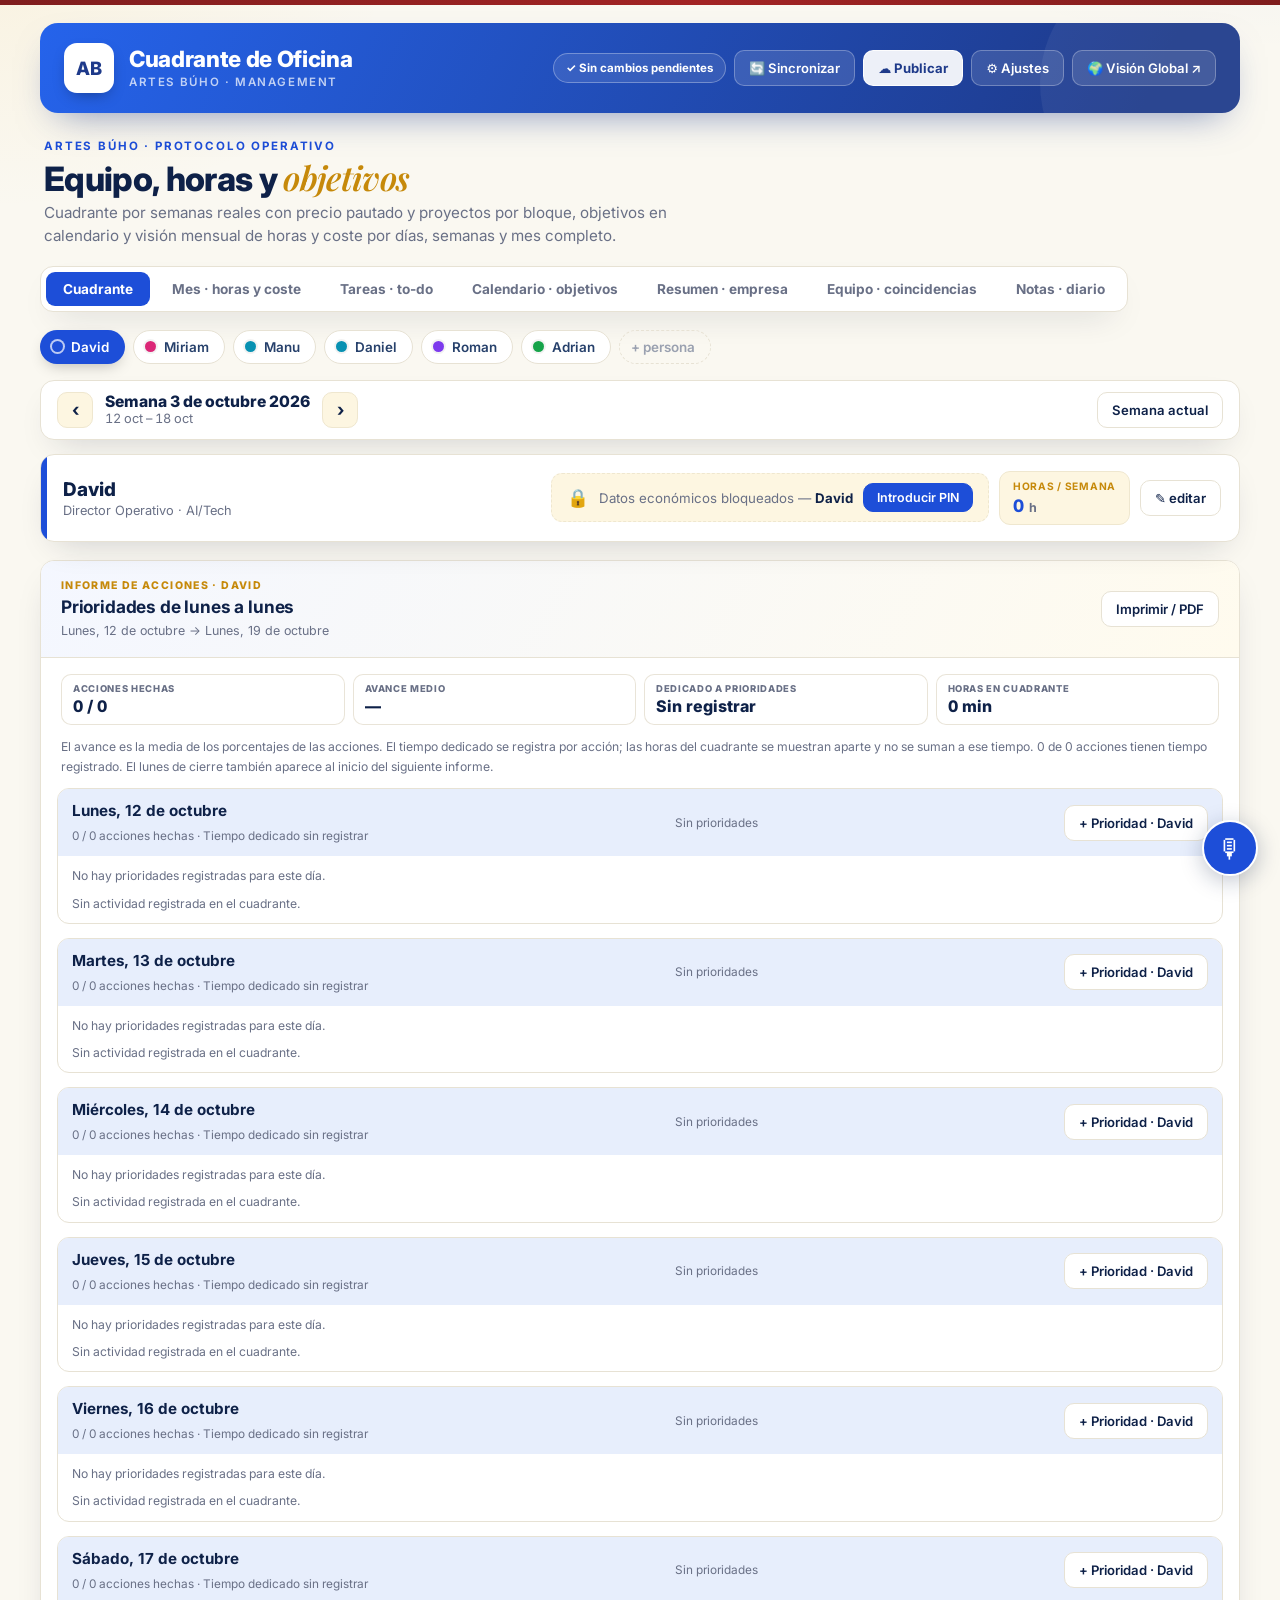
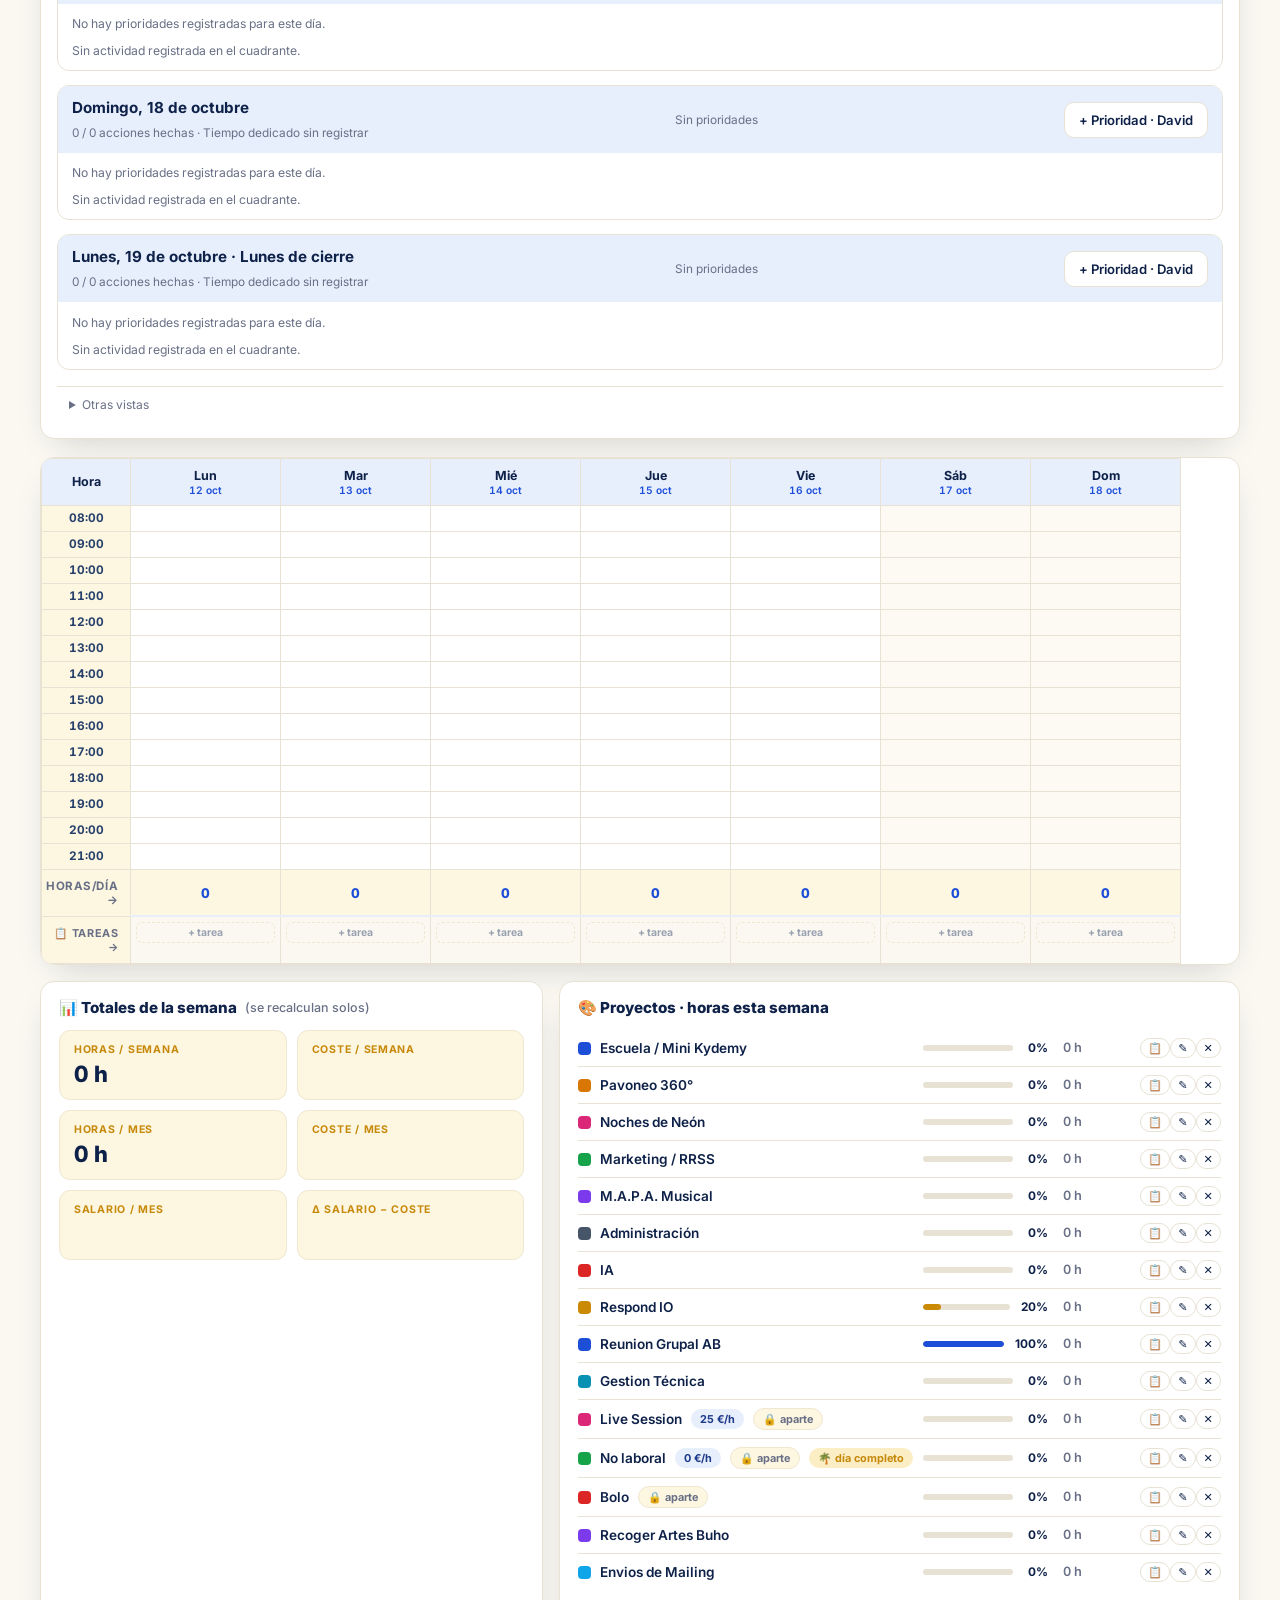
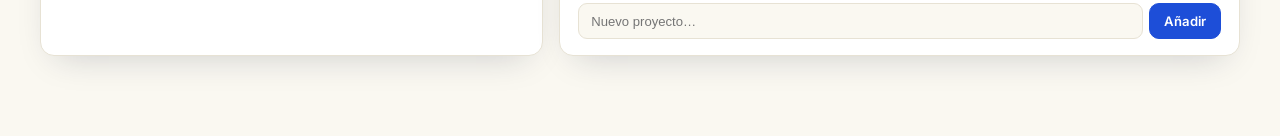
==== index.html @ 34a38e82 "Explicar la protección y retirar la alternativa de publicación insegura" ====
<!DOCTYPE html>
<html lang="es">
<head>
<meta charset="UTF-8">
<meta name="viewport" content="width=device-width, initial-scale=1.0">
<title>Cuadrante de Oficina · Artes Búho</title>
<link rel="preconnect" href="https://fonts.googleapis.com">
<link rel="preconnect" href="https://fonts.gstatic.com" crossorigin>
<link href="https://fonts.googleapis.com/css2?family=Inter:wght@400;500;600;700;800&family=Playfair+Display:ital,wght@1,600;1,700&display=swap" rel="stylesheet">
<style>
  :root{
    --paper:#FAF8F1;--paper-card:#FFFFFF;--cream:#FDF6E1;--cream-line:#EFE7CF;
    --navy:#0E2148;--navy-soft:#26406B;--blue:#1D4ED8;--blue-deep:#1E3A8A;--blue-bright:#2563EB;
    --blue-light:#E7EEFC;--gold:#C6890A;--gold-bright:#F0B429;--gold-soft:#FBEDC4;
    --green:#16A34A;--red:#7F1D1D;--text:#0E2148;--muted:#697086;--muted-2:#9AA1B0;--line:#E7E2D4;
    --shadow:0 14px 34px -16px rgba(18,28,58,.22);--radius:14px;
  }
  *{box-sizing:border-box}html,body{margin:0;padding:0}
  body{font-family:'Inter',system-ui,sans-serif;color:var(--text);min-height:100vh;-webkit-font-smoothing:antialiased;
    background:radial-gradient(800px 420px at 100% -6%,rgba(29,78,216,.06),transparent 60%),radial-gradient(700px 380px at 0% 0%,rgba(240,180,41,.07),transparent 55%),var(--paper);}
  .toprule{height:5px;background:linear-gradient(90deg,var(--red),#a32424 55%,var(--red))}
  .num,.tnum{font-variant-numeric:tabular-nums}
  .wrap{max-width:1240px;margin:0 auto;padding:18px 20px 80px}
  button{font-family:inherit;cursor:pointer;border:none}

  .hero{background:linear-gradient(115deg,var(--blue-bright),var(--blue-deep) 92%);border-radius:18px;padding:20px 24px;display:flex;align-items:center;justify-content:space-between;gap:18px;flex-wrap:wrap;box-shadow:0 16px 38px -18px rgba(30,58,138,.6);position:relative;overflow:hidden}
  .hero::after{content:"";position:absolute;right:-40px;top:-60px;width:240px;height:240px;border-radius:50%;background:rgba(255,255,255,.06)}
  .brand{display:flex;align-items:center;gap:15px;z-index:1}
  .glyph{width:50px;height:50px;border-radius:13px;background:#fff;display:grid;place-items:center;flex:none;font-weight:800;font-size:1.15rem;color:var(--blue-deep);letter-spacing:-.02em;box-shadow:0 6px 16px -6px rgba(0,0,0,.4)}
  .brand h1{margin:0;font-size:1.4rem;font-weight:800;color:#fff;letter-spacing:-.015em;line-height:1.05}
  .brand p{margin:4px 0 0;font-size:.72rem;letter-spacing:.14em;color:rgba(255,255,255,.72);font-weight:600}
  .top-actions{display:flex;gap:8px;flex-wrap:wrap;z-index:1;align-items:center}
  .hero .btn{background:rgba(255,255,255,.12);color:#fff;border:1px solid rgba(255,255,255,.28)}
  .hero .btn:hover{background:#fff;color:var(--blue-deep);border-color:#fff}
  .save-pill{font-size:.72rem;font-weight:700;padding:7px 12px;border-radius:999px;color:#fff;border:1px solid rgba(255,255,255,.3);background:rgba(255,255,255,.1)}
  .save-pill.ok{background:rgba(22,163,74,.22);border-color:rgba(134,239,172,.5)}
  .save-pill.dirty{background:rgba(240,180,41,.22);border-color:rgba(240,180,41,.5)}

  .page-head{padding:26px 4px 10px}
  .eyebrow{font-size:.72rem;letter-spacing:.16em;text-transform:uppercase;color:var(--blue);font-weight:700}
  .page-title{margin:7px 0 6px;font-size:2.1rem;font-weight:800;color:var(--navy);letter-spacing:-.02em;line-height:1.05}
  .page-title .ac{font-family:'Playfair Display',serif;font-style:italic;font-weight:600;color:var(--gold)}
  .page-sub{margin:0;color:var(--muted);font-size:.95rem;max-width:700px;line-height:1.5}

  .btn{background:var(--paper-card);color:var(--navy);border:1px solid var(--line);padding:9px 14px;border-radius:10px;font-size:.82rem;font-weight:600;display:inline-flex;align-items:center;gap:7px;transition:.15s}
  .btn:hover{border-color:var(--blue);color:var(--blue)}
  .btn.primary{background:var(--blue);color:#fff;border-color:var(--blue)}
  .btn.primary:hover{background:var(--blue-deep);color:#fff;border-color:var(--blue-deep)}
  .btn.ghost{background:transparent}.btn.danger:hover{border-color:#dc2626;color:#dc2626}

  .tabs{display:flex;gap:5px;background:var(--paper-card);border:1px solid var(--line);padding:5px;border-radius:13px;margin:8px 0 18px;width:fit-content;box-shadow:var(--shadow);flex-wrap:wrap}
  .tab{padding:9px 17px;border-radius:9px;font-size:.85rem;font-weight:700;color:var(--muted);background:transparent;transition:.15s}
  .tab.active{color:#fff;background:var(--blue)}.tab:hover:not(.active){color:var(--navy)}

  .people{display:flex;gap:8px;flex-wrap:wrap;margin-bottom:16px;align-items:center}
  .pill{display:inline-flex;align-items:center;gap:8px;padding:8px 15px 8px 11px;border-radius:999px;background:var(--paper-card);border:1px solid var(--line);font-size:.84rem;font-weight:600;color:var(--navy-soft);transition:.15s}
  .pill:hover{border-color:var(--blue)}
  .pill .dot{width:11px;height:11px;border-radius:50%;flex:none;box-shadow:0 0 0 2px rgba(0,0,0,.05)}
  .pill.active{color:#fff;border-color:transparent;box-shadow:0 6px 16px -6px rgba(0,0,0,.3)}
  .pill.active .dot{box-shadow:0 0 0 2px rgba(255,255,255,.7)}
  .pill.add{color:var(--muted-2);border-style:dashed;background:transparent}

  .week-nav{display:flex;align-items:center;gap:12px;background:var(--paper-card);border:1px solid var(--line);border-radius:var(--radius);padding:11px 16px;margin-bottom:14px;box-shadow:var(--shadow);flex-wrap:wrap}
  .wn-label{display:flex;flex-direction:column;line-height:1.15}
  .wn-top{font-weight:800;color:var(--navy);font-size:.98rem}
  .wn-range{color:var(--muted);font-size:.8rem;font-variant-numeric:tabular-nums}
  .week-nav .spacer{margin-left:auto}
  .iconbtn{width:36px;height:36px;border-radius:10px;display:grid;place-items:center;background:var(--cream);border:1px solid var(--cream-line);color:var(--navy);font-size:1.1rem;font-weight:700}
  .iconbtn:hover{border-color:var(--blue);color:var(--blue)}

  .person-strip{display:flex;align-items:center;gap:18px;flex-wrap:wrap;background:var(--paper-card);border:1px solid var(--line);border-radius:var(--radius);padding:16px 18px 16px 22px;margin-bottom:18px;position:relative;overflow:hidden;box-shadow:var(--shadow)}
  .person-strip::before{content:"";position:absolute;left:0;top:0;bottom:0;width:6px;background:var(--accent,var(--blue))}
  .ps-id{display:flex;flex-direction:column;gap:2px}
  .ps-id .nm{font-weight:800;font-size:1.18rem;color:var(--navy)}.ps-id .rl{color:var(--muted);font-size:.8rem}
  .ps-fields{display:flex;gap:10px;flex-wrap:wrap;margin-left:auto;align-items:center}
  .field{background:var(--cream);border:1px solid var(--cream-line);border-radius:11px;padding:8px 13px;min-width:118px}
  .field label{display:block;font-size:.64rem;text-transform:uppercase;letter-spacing:.07em;color:var(--gold);font-weight:700;margin-bottom:3px}
  .field .val{display:flex;align-items:baseline;gap:5px}
  .field input{width:100%;background:transparent;border:none;color:var(--navy);font-size:1.08rem;font-weight:800;padding:0;outline:none;font-variant-numeric:tabular-nums}
  .field .suffix{color:var(--muted);font-size:.78rem;font-weight:700}
  .field.calc .num{font-size:1.08rem;font-weight:800;color:var(--blue)}

  .grid-card{background:var(--paper-card);border:1px solid var(--line);border-radius:var(--radius);overflow:hidden;box-shadow:var(--shadow)}
  .grid-scroll{overflow-x:auto}
  table.grid{border-collapse:collapse;table-layout:fixed;width:auto}
  table.grid th,table.grid td{border:1px solid var(--line)}
  table.grid thead th{background:var(--blue-light);padding:9px 8px;font-size:.78rem;font-weight:700;color:var(--navy);text-align:center;position:sticky;top:0;overflow:hidden;user-select:none}
  table.grid thead th .sub{display:block;font-size:.64rem;color:var(--blue);font-weight:600;font-variant-numeric:tabular-nums;margin-top:1px}
  table.grid thead th.col-today{background:#D9E6FF;box-shadow:inset 0 -3px 0 var(--blue)}
  .col-resizer{position:absolute;right:0;top:0;bottom:0;width:6px;cursor:col-resize;z-index:5}
  .col-resizer::after{content:'';position:absolute;right:1px;top:15%;bottom:15%;width:2px;border-radius:2px;background:transparent;transition:.12s}
  .col-resizer:hover::after,.col-resizer.active::after{background:var(--blue)}
  .hourcell{background:var(--cream);color:var(--navy-soft);font-size:.74rem;font-weight:700;text-align:center;vertical-align:middle;padding:0 8px;white-space:nowrap;width:78px;font-variant-numeric:tabular-nums}
  td.slot{height:26px;padding:0;position:relative;cursor:pointer;transition:.1s;background:var(--paper-card)}
  td.slot:hover{outline:2px solid var(--blue);outline-offset:-2px;z-index:2}
  td.slot.col-today{background:#F4F8FF}
  td.slot .chip{height:100%;width:100%;display:flex;flex-direction:column;justify-content:center;gap:2px;padding:5px 8px;font-size:.72rem;font-weight:700;color:#fff;line-height:1.3;word-break:break-word}
  td.slot .chip .nt{font-size:.65rem;font-weight:500;color:rgba(255,255,255,.9);white-space:pre-wrap;word-break:break-word;line-height:1.35;margin-top:2px}
  td.slot .chip.half{font-size:.62rem;padding:1px 6px;gap:0;line-height:1.15}
  td.slot .chip.half .nt{display:none}
  td.slot.weekend{background:#FCFAF2}
  tfoot td{background:var(--cream);text-align:center;font-weight:800;font-size:.84rem;color:var(--blue);padding:9px 4px;font-variant-numeric:tabular-nums}
  tfoot td.lbl{color:var(--muted);font-weight:700;font-size:.72rem;text-transform:uppercase;letter-spacing:.05em;text-align:right;padding-right:12px}

  .below{display:grid;grid-template-columns:1.3fr 1fr;gap:16px;margin-top:16px}
  .below2{display:grid;grid-template-columns:1fr 1.15fr;gap:16px}
  @media(max-width:860px){.below,.below2{grid-template-columns:1fr}.ps-fields{margin-left:0;width:100%}}
  .panel{background:var(--paper-card);border:1px solid var(--line);border-radius:var(--radius);padding:16px 18px;box-shadow:var(--shadow)}
  .panel h3{margin:0 0 13px;font-size:.95rem;font-weight:800;color:var(--navy);display:flex;align-items:center;gap:8px}
  .stat-grid{display:grid;grid-template-columns:1fr 1fr;gap:10px}
  .stat{background:var(--cream);border:1px solid var(--cream-line);border-radius:11px;padding:12px 14px}
  .stat .k{font-size:.66rem;text-transform:uppercase;letter-spacing:.07em;color:var(--gold);font-weight:700}
  .stat .v{font-size:1.4rem;font-weight:800;margin-top:4px;color:var(--navy);font-variant-numeric:tabular-nums}
  .stat .v.accent{color:var(--blue)}.stat .v.gold{color:var(--gold)}.stat .v.ok{color:var(--green)}
  .legend-row{display:flex;align-items:center;gap:10px;padding:8px 0;border-bottom:1px solid var(--line);font-size:.85rem}
  .legend-row:last-child{border-bottom:none}
  .legend-row .lg-name{display:flex;align-items:center;gap:9px;color:var(--navy);font-weight:600;min-width:0;flex:1}
  .legend-row .lg-name-text{overflow:hidden;text-overflow:ellipsis;white-space:nowrap}
  .legend-row .sw{width:13px;height:13px;border-radius:4px;flex:none}
  .legend-row .hrs{font-weight:600;color:var(--muted);font-size:.8rem;font-variant-numeric:tabular-nums;white-space:nowrap}
  .prog-wrap{display:flex;align-items:center;gap:6px;width:130px;flex:none}
  .prog-bar{flex:1;height:6px;border-radius:6px;background:var(--line);overflow:hidden}
  .prog-bar .fill{height:100%;border-radius:6px;transition:.3s}
  .prog-pct{font-size:.74rem;font-weight:700;color:var(--navy);min-width:34px;text-align:right;cursor:pointer;padding:2px 5px;border-radius:6px;white-space:nowrap}
  .prog-pct:hover{background:var(--cream)}
  .prog-pct input{width:40px;background:var(--paper);border:1px solid var(--blue);border-radius:5px;color:var(--navy);font-size:.74rem;font-weight:700;padding:1px 3px;outline:none;text-align:right;font-family:inherit}
  .proj-add{margin-top:13px;display:flex;gap:6px}
  .proj-add input{flex:1;background:var(--paper);border:1px solid var(--line);border-radius:9px;color:var(--navy);padding:9px 12px;font-size:.82rem;outline:none}
  .proj-add input:focus{border-color:var(--blue)}

  /* month + calendar shared */
  .month-head{display:flex;align-items:center;justify-content:space-between;margin-bottom:14px;flex-wrap:wrap;gap:10px}
  .month-head h2{font-size:1.3rem;font-weight:800;color:var(--navy);margin:0;text-transform:capitalize}
  .cal-nav{display:flex;gap:6px}
  .scope-toggle{display:flex;gap:4px;background:var(--paper-card);border:1px solid var(--line);border-radius:11px;padding:4px}
  .seg{padding:7px 14px;border-radius:8px;font-size:.8rem;font-weight:700;color:var(--muted);background:transparent}
  .seg.active{background:var(--blue);color:#fff}
  .month-totals{display:flex;gap:14px;flex-wrap:wrap;margin-bottom:18px}
  .mt-card{background:var(--paper-card);border:1px solid var(--line);border-left:5px solid var(--blue);border-radius:14px;padding:14px 22px;box-shadow:var(--shadow)}
  .mt-card.gold{border-left-color:var(--gold-bright)}
  .mt-card .k{font-size:.66rem;text-transform:uppercase;letter-spacing:.07em;color:var(--gold);font-weight:700}
  .mt-card .v{font-size:1.7rem;font-weight:800;color:var(--navy);font-variant-numeric:tabular-nums;margin-top:3px}
  .mt-card .v.blue{color:var(--blue)}

  .cal-grid{display:grid;grid-template-columns:repeat(7,1fr);gap:6px}
  .cal-dow{text-align:center;font-size:.7rem;text-transform:uppercase;letter-spacing:.06em;color:var(--blue);padding:4px 0;font-weight:700}
  .cal-cell{min-height:104px;background:var(--paper-card);border:1px solid var(--line);border-radius:11px;padding:7px 8px;display:flex;flex-direction:column;gap:4px;cursor:pointer;transition:.12s}
  .cal-cell:hover{border-color:var(--blue)}.cal-cell.out{opacity:.4;background:#FCFAF3}
  .cal-cell.today{border-color:var(--blue);box-shadow:0 0 0 1px var(--blue) inset}
  .cal-cell .dnum{font-size:.8rem;color:var(--muted);align-self:flex-end;font-weight:700;font-variant-numeric:tabular-nums}
  .cal-cell.today .dnum{color:var(--blue)}
  .obj{font-size:.7rem;font-weight:700;padding:3px 7px;border-radius:6px;color:#fff;line-height:1.25;display:flex;align-items:center;gap:5px;cursor:pointer}
  .obj.empresa{color:var(--navy)!important;background:var(--gold-bright)!important}
  .obj .st{width:7px;height:7px;border-radius:50%;flex:none;background:rgba(255,255,255,.55)}
  .obj.empresa .st{background:rgba(14,33,72,.4)}.obj.done{text-decoration:line-through;opacity:.6}
  .obj.curso .st{background:#fff}.obj.empresa.curso .st{background:var(--navy)}
  .meeting-badge{width:100%;padding:7px 8px;border:1px solid #BCD0F8;border-left:3px solid var(--blue);border-radius:8px;background:#EDF3FF;color:var(--navy);text-align:left;font-size:.7rem;font-weight:800;line-height:1.3;display:flex;align-items:flex-start;gap:6px;box-shadow:0 3px 10px -8px var(--blue);cursor:pointer}
  .meeting-badge:hover,.meeting-badge.is-active{background:#DCE9FF;border-color:var(--blue)}
  .meeting-badge .meeting-icon{font-size:.85rem;line-height:1;flex:none}
  .meeting-badge .meeting-name{overflow-wrap:anywhere}
  .meeting-panel{margin-top:15px;background:var(--paper-card);border:1px solid #C9D7F1;border-radius:18px;overflow:hidden;box-shadow:var(--shadow)}
  .meeting-panel[hidden]{display:none}
  .meeting-panel-head{background:linear-gradient(115deg,var(--navy),var(--blue-deep));color:#fff;padding:24px 26px;display:flex;align-items:flex-start;justify-content:space-between;gap:16px;flex-wrap:wrap}
  .meeting-panel-head .meeting-kicker{font-size:.7rem;font-weight:800;letter-spacing:.12em;text-transform:uppercase;color:#F6D681}
  .meeting-panel-head h3{font-size:1.35rem;line-height:1.2;margin:8px 0 9px;color:#fff}
  .meeting-panel-head p{max-width:760px;margin:0;color:#DCE7FB;font-size:.86rem;line-height:1.55}
  .meeting-panel-actions{display:flex;gap:7px;flex-wrap:wrap}
  .meeting-panel-actions .btn{background:rgba(255,255,255,.12);border-color:rgba(255,255,255,.32);color:#fff}
  .meeting-panel-actions .btn:hover{background:#fff;color:var(--blue-deep)}
  .meeting-panel-body{padding:22px 25px 25px}
  .meeting-metrics{display:flex;gap:8px;flex-wrap:wrap;margin-bottom:20px}
  .meeting-metrics span{font-size:.7rem;font-weight:800;color:var(--blue-deep);padding:6px 10px;border-radius:999px;background:var(--blue-light)}
  .meeting-section{margin-top:20px}
  .meeting-section h4{margin:0 0 10px;color:var(--navy);font-size:.88rem}
  .meeting-card-grid{display:grid;grid-template-columns:repeat(auto-fit,minmax(230px,1fr));gap:9px}
  .meeting-card{background:var(--paper);border:1px solid var(--line);border-radius:11px;padding:14px 15px}
  .meeting-card strong{display:block;font-size:.82rem;color:var(--navy);margin-bottom:5px}
  .meeting-card p{margin:0;color:var(--muted);font-size:.78rem;line-height:1.5}
  .meeting-steps{list-style:none;padding:0;margin:0;display:grid;grid-template-columns:repeat(auto-fit,minmax(220px,1fr));gap:8px;counter-reset:meeting-step}
  .meeting-steps li{counter-increment:meeting-step;display:flex;align-items:flex-start;gap:10px;padding:11px 12px;border:1px solid var(--cream-line);border-radius:10px;background:var(--cream);font-size:.78rem;line-height:1.45}
  .meeting-steps li::before{content:counter(meeting-step);display:grid;place-items:center;flex:none;width:23px;height:23px;border-radius:7px;background:var(--gold-bright);color:var(--navy);font-size:.7rem;font-weight:800}
  .meeting-actions-list{list-style:none;padding:0;margin:0;display:grid;gap:7px}
  .meeting-actions-list li{display:flex;align-items:flex-start;gap:9px;padding:10px 12px;background:#F6F9FF;border:1px solid #DFE9FC;border-radius:9px;font-size:.79rem;line-height:1.45}
  .meeting-actions-list li::before{content:'□';font-size:1.1rem;line-height:1;color:var(--blue);flex:none}
  .meeting-takeaway{margin-top:20px;padding:14px 16px;border-left:4px solid var(--gold-bright);background:var(--cream);border-radius:0 10px 10px 0;font-size:.79rem;line-height:1.55;color:var(--navy)}
  .meeting-source{margin-top:13px;color:var(--muted);font-size:.7rem}
  .cal-cell.has-mega{box-shadow:0 0 0 1.5px #EA580C inset}
  .mega-badge{font-size:.7rem;font-weight:800;padding:3px 7px;border-radius:6px;color:#fff;background:linear-gradient(100deg,#EA580C,#C2410C);line-height:1.25;display:flex;align-items:center;gap:5px;cursor:pointer}
  .mega-list{display:flex;flex-direction:column;gap:8px;margin-top:14px}
  .mega-row{display:flex;align-items:center;gap:10px;background:var(--paper-card);border:1px solid var(--line);border-left:4px solid #EA580C;border-radius:10px;padding:9px 13px;cursor:pointer}
  .mega-row:hover{border-color:#EA580C}
  .mega-row .mg-date{font-size:.72rem;font-weight:800;color:#C2410C;min-width:64px}
  .mega-row .mg-title{font-weight:700;color:var(--navy);flex:1}
  .mega-row .mg-type{font-size:.68rem;font-weight:700;color:var(--muted);background:var(--cream);border:1px solid var(--cream-line);padding:2px 8px;border-radius:20px}

  .mday{min-height:78px;border:1px solid var(--line);border-radius:10px;padding:6px 8px;display:flex;flex-direction:column;justify-content:space-between;background:var(--paper-card)}
  .mday.out{opacity:.35}
  .mday .d{font-size:.74rem;color:var(--muted);font-weight:700;font-variant-numeric:tabular-nums;display:flex;justify-content:space-between}
  .mday .d .wd{color:var(--muted-2);font-weight:600}
  .mday .h{font-weight:800;color:var(--navy);font-size:1.05rem;font-variant-numeric:tabular-nums}
  .mday .c{font-size:.7rem;color:var(--blue);font-weight:700;font-variant-numeric:tabular-nums}
  .mday.zero .h,.mday.zero .c{color:var(--muted-2)}

  table.summary{width:100%;border-collapse:collapse;font-size:.86rem}
  table.summary th,table.summary td{padding:12px 14px;text-align:right;border-bottom:1px solid var(--line)}
  table.summary th{font-size:.66rem;text-transform:uppercase;letter-spacing:.06em;color:var(--gold);font-weight:700;text-align:right}
  table.summary th:first-child,table.summary td:first-child{text-align:left}
  table.summary td.num{font-weight:700;color:var(--navy);font-variant-numeric:tabular-nums}
  table.summary tr:hover td{background:var(--cream)}
  table.summary tfoot td{border-top:2px solid var(--blue);border-bottom:none;font-weight:800;color:var(--blue);padding-top:14px;font-variant-numeric:tabular-nums}
  table.summary tfoot td:first-child{color:var(--navy)}
  .nm-cell{display:flex;align-items:center;gap:10px}
  .nm-cell .dot{width:11px;height:11px;border-radius:50%;flex:none}
  .nm-cell .rl{color:var(--muted-2);font-size:.72rem;font-weight:400}

  .pop{position:fixed;z-index:60;background:var(--paper-card);border:1px solid var(--line);border-radius:13px;box-shadow:var(--shadow);padding:10px;width:300px}
  .pop h4{margin:0 0 9px;font-size:.68rem;text-transform:uppercase;letter-spacing:.06em;color:var(--gold);font-weight:700}
  .pop .opt{display:flex;align-items:center;gap:9px;padding:7px 9px;border-radius:8px;font-size:.82rem;font-weight:600;color:var(--navy);cursor:pointer}
  .pop .opt:hover{background:var(--blue-light)}.pop .opt .sw{width:13px;height:13px;border-radius:4px;flex:none}
  .pop .opt.clear{color:var(--muted)}.pop .note-in{margin-top:8px}
  .pop .opt.copy{color:var(--gold);border-bottom:1px dashed var(--line);border-radius:8px 8px 0 0;margin-bottom:2px}
  .pop .pop-split{font-size:.72rem;font-weight:700;color:var(--blue);padding:7px 9px;cursor:pointer;border-top:1px dashed var(--line);margin-top:5px;border-radius:8px}
  .pop .pop-split:hover{background:var(--blue-light)}
  .pop .note-in textarea{width:100%;background:var(--paper);border:1px solid var(--line);border-radius:8px;color:var(--navy);padding:7px 10px;font-size:.78rem;outline:none;resize:vertical;min-height:70px;font-family:inherit;line-height:1.45}
  .pop .note-in textarea:focus{border-color:var(--blue)}
  .pop .note-in .hint-key{font-size:.64rem;color:var(--muted-2);margin-top:4px;text-align:right}

  .scrim{position:fixed;inset:0;background:rgba(14,33,72,.45);backdrop-filter:blur(3px);z-index:70;display:grid;place-items:center;padding:18px}
  .modal{background:var(--paper-card);border:1px solid var(--line);border-radius:18px;width:100%;max-width:460px;box-shadow:0 30px 70px -20px rgba(14,33,72,.5);overflow:hidden;max-height:92vh;overflow-y:auto}
  .modal header{padding:18px 20px;border-bottom:1px solid var(--line);display:flex;justify-content:space-between;align-items:center}
  .modal header h3{margin:0;font-size:1.05rem;font-weight:800;color:var(--navy)}
  .modal .body{padding:18px 20px;display:flex;flex-direction:column;gap:13px}
  .modal footer{padding:14px 20px;border-top:1px solid var(--line);display:flex;justify-content:space-between;gap:8px}
  .inp{display:flex;flex-direction:column;gap:5px}
  .inp label{font-size:.7rem;text-transform:uppercase;letter-spacing:.05em;color:var(--muted);font-weight:600}
  .inp input,.inp select,.inp textarea{background:var(--paper);border:1px solid var(--line);border-radius:10px;color:var(--navy);padding:10px 12px;font-family:inherit;font-size:.88rem;outline:none}
  .inp input:focus,.inp select:focus,.inp textarea:focus{border-color:var(--blue)}
  .inp.row{flex-direction:row;gap:10px}.inp.row>div{flex:1;display:flex;flex-direction:column;gap:5px}
  .swatches{display:flex;gap:7px;flex-wrap:wrap}
  .swatches .s{width:26px;height:26px;border-radius:8px;cursor:pointer;border:2px solid transparent}
  .swatches .s.sel{border-color:var(--navy);transform:scale(1.12)}
  .divider{height:1px;background:var(--line);margin:4px 0}
  .hint{font-size:.74rem;color:var(--muted);line-height:1.55}.hint b{color:var(--navy)}
  ::-webkit-scrollbar{height:9px;width:9px}::-webkit-scrollbar-thumb{background:var(--line);border-radius:9px}
  ::-webkit-scrollbar-track{background:transparent}
  .toast{position:fixed;bottom:22px;left:50%;transform:translateX(-50%);background:var(--navy);border:1px solid var(--blue);color:#fff;padding:11px 18px;border-radius:11px;font-size:.84rem;font-weight:600;z-index:90;box-shadow:var(--shadow);opacity:0;transition:.25s;pointer-events:none}
  .toast.show{opacity:1}
  body.money-locked .mv{visibility:hidden}
  body.money-locked .mv-field{visibility:hidden}
  .lock-banner{display:flex;align-items:center;gap:10px;background:var(--cream);border:1.5px dashed var(--cream-line);border-radius:11px;padding:9px 15px;color:var(--muted);font-size:.83rem;flex:1;cursor:default}
  .lock-banner .li{font-size:1.1rem}
  .lock-banner b{color:var(--navy)}
  .paste-bar{display:flex;align-items:center;gap:10px;background:var(--gold-soft);border:1.5px dashed var(--gold);border-radius:11px;padding:9px 15px;color:var(--navy);font-size:.83rem;margin-bottom:12px}
  .paste-bar b{color:var(--blue-deep)}
  .team-cal-wrap{display:grid;grid-template-columns:repeat(7,1fr);gap:3px}
  .tc-dow{font-size:.68rem;font-weight:700;color:var(--muted);text-align:center;padding:5px 2px}
  .tc-day{background:var(--paper-card);border:1px solid var(--line);border-radius:8px;padding:5px 5px 4px;min-height:76px;font-size:.63rem}
  .tc-day.out{background:transparent;border-color:transparent;opacity:.25;pointer-events:none}
  .tc-day.tc-today{box-shadow:0 0 0 2px var(--blue) inset}
  .tc-day.tc-all{background:var(--gold-soft);border-color:var(--gold)}
  .tc-day.tc-some{background:var(--blue-light);border-color:#93b4f7}
  .tc-dnum{font-weight:800;color:var(--navy);margin-bottom:3px;font-size:.71rem}
  .tc-prow{display:flex;align-items:center;gap:3px;padding:1px 2px;border-radius:3px}
  .tc-prow .dot{width:6px;height:6px;border-radius:50%;flex:none}
  .tc-prow .pname{overflow:hidden;text-overflow:ellipsis;white-space:nowrap;flex:1;font-weight:600}
  .tc-prow .phrs{font-weight:700;white-space:nowrap}
  .tc-badge{font-size:.58rem;font-weight:700;margin-top:3px;padding:1px 4px;border-radius:4px;display:inline-block}
  .tc-badge.all{color:var(--gold);background:rgba(198,137,10,.15)}
  .tc-badge.some{color:var(--blue);background:rgba(29,78,216,.1)}
  .eq-legend{display:flex;gap:14px;flex-wrap:wrap;margin-bottom:12px;align-items:center}
  .eq-legend-item{display:flex;align-items:center;gap:5px;font-size:.78rem;font-weight:600;color:var(--navy)}
  .eq-legend-item .swatch{width:13px;height:13px;border-radius:4px;flex:none}
  .notes-compose{background:var(--paper-card);border:1px solid var(--line);border-radius:var(--radius);padding:18px 20px;margin-bottom:16px;box-shadow:var(--shadow)}
  .nc-row{display:flex;align-items:flex-end;gap:10px;margin-bottom:10px;flex-wrap:wrap}
  .nc-fields{display:flex;gap:10px;flex:1;flex-wrap:wrap;align-items:flex-end}
  .nc-field{display:flex;flex-direction:column;gap:4px}
  .nc-field label{font-size:.67rem;font-weight:700;text-transform:uppercase;letter-spacing:.09em;color:var(--gold)}
  .nc-field input[type=date],.nc-field select{background:var(--cream);border:1px solid var(--cream-line);border-radius:9px;padding:8px 11px;color:var(--navy);font-size:.88rem;font-weight:600;outline:none;font-family:inherit;cursor:pointer}
  .nc-field input[type=date]:focus,.nc-field select:focus{border-color:var(--blue)}
  #noteText{width:100%;background:var(--cream);border:1px solid var(--cream-line);border-radius:9px;padding:10px 13px;color:var(--navy);font-size:.9rem;font-family:inherit;resize:vertical;outline:none;line-height:1.6;min-height:90px}
  #noteText:focus{border-color:var(--blue)}
  .note-card{background:var(--paper-card);border:1px solid var(--line);border-radius:var(--radius);padding:16px 18px;margin-bottom:10px;box-shadow:var(--shadow);transition:.1s}
  .note-head{display:flex;align-items:center;gap:9px;margin-bottom:10px;flex-wrap:wrap}
  .note-date-badge{font-size:.79rem;font-weight:800;color:var(--blue);background:var(--blue-light);padding:4px 11px;border-radius:8px;white-space:nowrap}
  .note-who{display:flex;align-items:center;gap:5px;font-size:.77rem;font-weight:600;color:var(--muted);white-space:nowrap}
  .note-who .dot{width:9px;height:9px;border-radius:50%;flex:none}
  .note-actions{margin-left:auto;display:flex;gap:6px}
  .note-body{font-size:.91rem;line-height:1.65;color:var(--text);white-space:pre-wrap;word-break:break-word}
  .note-edit-area{width:100%;background:var(--cream);border:1px solid var(--blue);border-radius:9px;padding:9px 12px;font-size:.9rem;font-family:inherit;color:var(--navy);resize:vertical;outline:none;line-height:1.6;margin-top:4px;min-height:80px}
  .notes-empty{padding:24px 0;text-align:center;color:var(--muted);font-size:.88rem}

  /* ===== TAREAS ===== */
  .task-compose{background:var(--paper-card);border:1px solid var(--line);border-radius:var(--radius);padding:16px 18px;margin-bottom:16px;box-shadow:var(--shadow)}
  .tc-grid{display:flex;gap:10px;flex-wrap:wrap;align-items:flex-end}
  .tc-in{display:flex;flex-direction:column;gap:4px}
  .tc-in.grow{flex:1;min-width:200px}
  .tc-in label{font-size:.66rem;font-weight:700;text-transform:uppercase;letter-spacing:.08em;color:var(--gold)}
  .tc-in input[type=text],.tc-in input[type=date],.tc-in select{background:var(--cream);border:1px solid var(--cream-line);border-radius:9px;padding:9px 11px;color:var(--navy);font-size:.86rem;font-weight:600;outline:none;font-family:inherit}
  .tc-in input[type=text]{font-weight:500}
  .tc-in input:focus,.tc-in select:focus{border-color:var(--blue)}
  .task-item{display:flex;align-items:flex-start;gap:11px;background:var(--paper-card);border:1px solid var(--line);border-radius:12px;padding:12px 14px;margin-bottom:9px;box-shadow:var(--shadow);transition:.1s}
  .task-item.done{opacity:.62}
  .task-check{width:22px;height:22px;border-radius:7px;border:2px solid var(--line);flex:none;display:grid;place-items:center;cursor:pointer;margin-top:1px;font-size:.8rem;color:#fff;background:var(--paper)}
  .task-check.on{background:var(--green);border-color:var(--green)}
  .task-main{flex:1;min-width:0}
  .task-text{font-size:.92rem;font-weight:600;color:var(--text);line-height:1.4;word-break:break-word}
  .task-item.done .task-text{text-decoration:line-through}
  .task-meta{display:flex;gap:7px;flex-wrap:wrap;margin-top:7px;align-items:center}
  .tag{font-size:.68rem;font-weight:700;padding:3px 9px;border-radius:999px;display:inline-flex;align-items:center;gap:5px;white-space:nowrap}
  .tag .tdot{width:8px;height:8px;border-radius:50%;flex:none}
  .tag.owner{color:#fff}
  .tag.proj{background:var(--blue-light);color:var(--blue-deep)}
  .tag.by{background:var(--gold-soft);color:var(--gold)}
  .tag.freq{background:#EDE9FE;color:#6d28d9}
  .tag.due{background:var(--cream);color:var(--muted);border:1px solid var(--cream-line)}
  .tag.due.over{background:#FEE2E2;color:#b91c1c;border-color:#fecaca}
  .tag.due.soon{background:#FEF3C7;color:#92400e}
  .tag.st-pend{background:var(--cream);color:var(--muted)}
  .tag.st-curso{background:var(--blue-light);color:var(--blue)}
  .tag.st-done{background:#DCFCE7;color:var(--green)}
  .task-actions{display:flex;gap:5px;flex:none}
  .task-empty{padding:22px 0;text-align:center;color:var(--muted);font-size:.88rem}
  .task-sec-hint{font-size:.82rem;color:var(--muted);margin:2px 0 14px;line-height:1.5}
  /* cajón de tareas dentro del cuadrante */
  tfoot td.taskdrawer{background:var(--paper);vertical-align:top;padding:5px 5px 7px;text-align:left;border-top:2px solid var(--blue-light)}
  tfoot td.taskdrawer.col-today{background:#F4F8FF}
  .td-wrap{display:flex;flex-direction:column;gap:4px;min-height:34px}
  .td-chip{display:flex;align-items:flex-start;gap:5px;font-size:.68rem;font-weight:700;padding:3px 6px;border-radius:6px;cursor:pointer;line-height:1.25;color:#fff;white-space:normal;word-break:break-word;text-align:left}
  .td-chip .tk{width:13px;height:13px;border-radius:4px;border:1.5px solid rgba(255,255,255,.85);flex:none;display:grid;place-items:center;font-size:.62rem;margin-top:1px}
  .td-chip.done{opacity:.55;text-decoration:line-through}
  .td-chip.done .tk{background:rgba(255,255,255,.3)}
  .td-add{font-size:.65rem;font-weight:700;color:var(--muted-2);background:transparent;border:1px dashed var(--cream-line);border-radius:6px;padding:3px 0;cursor:pointer;width:100%}
  .td-add:hover{color:var(--blue);border-color:var(--blue)}
  .drawer-lbl{color:var(--muted);font-weight:700;font-size:.68rem;text-transform:uppercase;letter-spacing:.05em;text-align:right;padding-right:12px;vertical-align:top}

  /* ===== PRIORIDADES DIARIAS ===== */
  .priority-board{background:var(--paper-card);border:1px solid var(--line);border-radius:var(--radius);margin-bottom:18px;box-shadow:var(--shadow);overflow:hidden}
  .prio-head{display:flex;align-items:center;justify-content:space-between;gap:18px;padding:18px 20px;background:linear-gradient(120deg,#F4F7FF,#FFFBEE);border-bottom:1px solid var(--line);flex-wrap:wrap}
  .prio-kicker{font-size:.66rem;font-weight:800;letter-spacing:.13em;text-transform:uppercase;color:var(--gold);margin-bottom:4px}
  .prio-head h3{font-size:1.08rem;margin:0;color:var(--navy);letter-spacing:-.01em}
  .prio-head p{font-size:.78rem;color:var(--muted);margin:5px 0 0;line-height:1.4}
  .prio-summary{display:flex;align-items:stretch;gap:8px;flex-wrap:wrap}
  .prio-stat{min-width:104px;background:rgba(255,255,255,.78);border:1px solid rgba(231,226,212,.9);border-radius:10px;padding:8px 11px}
  .prio-stat .k{display:block;font-size:.59rem;font-weight:800;text-transform:uppercase;letter-spacing:.07em;color:var(--muted)}
  .prio-stat .v{display:block;font-size:1rem;font-weight:800;color:var(--navy);margin-top:2px;font-variant-numeric:tabular-nums}
  .prio-stat .v.blue{color:var(--blue)}
  .prio-days{display:grid;grid-template-columns:repeat(7,1fr);gap:6px;padding:10px 12px;border-bottom:1px solid var(--line);background:var(--paper)}
  .prio-day{min-width:0;background:transparent;border:1px solid transparent;border-radius:10px;padding:8px 6px;color:var(--muted);text-align:center;transition:.15s}
  .prio-day:hover{border-color:var(--blue-light);color:var(--blue)}
  .prio-day.active{background:var(--blue);color:#fff;box-shadow:0 6px 14px -8px rgba(29,78,216,.85)}
  .prio-day.today:not(.active){background:var(--blue-light);color:var(--blue-deep)}
  .prio-day .dn{display:block;font-size:.68rem;font-weight:800;text-transform:uppercase;letter-spacing:.06em}
  .prio-day .dd{display:block;font-size:.95rem;font-weight:800;margin-top:2px;font-variant-numeric:tabular-nums}
  .prio-day .dc{display:block;font-size:.61rem;font-weight:700;margin-top:3px;opacity:.78;white-space:nowrap;overflow:hidden;text-overflow:ellipsis}
  .prio-panel{padding:13px 16px 15px}
  .prio-day-progress{display:grid;grid-template-columns:auto minmax(120px,1fr) auto;align-items:center;gap:10px;margin-bottom:13px;color:var(--muted);font-size:.74rem;font-weight:700}
  .prio-progress-track{height:8px;border-radius:99px;background:var(--blue-light);overflow:hidden}
  .prio-progress-fill{height:100%;border-radius:inherit;background:linear-gradient(90deg,var(--blue),#22C55E);transition:width .25s ease}
  .prio-list{display:flex;flex-direction:column;gap:6px}
  .prio-row{display:grid;grid-template-columns:35px minmax(0,1fr) 154px auto;gap:8px;align-items:center;border:1px solid var(--line);border-radius:11px;padding:7px 8px 7px 6px;background:#fff;transition:.15s}
  .prio-row:hover{border-color:#C9D6F5;box-shadow:0 8px 20px -18px rgba(14,33,72,.55)}
  .prio-row.done{background:#F7FBF7;border-color:#D7ECD9}
  .prio-rank{display:flex;flex-direction:column;align-items:center;gap:3px}
  .prio-num{font-size:.63rem;font-weight:800;color:var(--muted-2);font-variant-numeric:tabular-nums}
  .prio-check{width:23px;height:23px;border-radius:7px;border:2px solid #CCD3E0;background:var(--paper);color:#fff;display:grid;place-items:center;font-size:.72rem;font-weight:900;padding:0}
  .prio-check:hover{border-color:var(--green)}
  .prio-check.on{background:var(--green);border-color:var(--green)}
  .prio-main{min-width:0}
  .prio-title{display:block;width:100%;border:0;background:transparent;padding:0 2px 3px;color:var(--navy);font:600 .84rem/1.3 'Inter',system-ui,sans-serif;outline:none}
  .prio-title:focus{box-shadow:inset 0 -2px 0 var(--blue)}
  .prio-row.done .prio-title{text-decoration:line-through;color:var(--muted)}
  .prio-progress-row{display:grid;grid-template-columns:minmax(100px,1fr) 38px;gap:8px;align-items:center}
  .prio-range{width:100%;height:4px;accent-color:var(--blue);cursor:pointer}
  .prio-pct{font-size:.68rem;font-weight:800;color:var(--blue);text-align:right;font-variant-numeric:tabular-nums}
  .prio-duration,.prio-add-duration{display:flex;align-items:center;justify-content:center;gap:5px;border:1px solid var(--cream-line);background:var(--cream);border-radius:9px;padding:5px 7px;white-space:nowrap}
  .prio-duration label,.prio-add-duration label{display:flex;align-items:center;gap:2px;min-width:0}
  .prio-duration input,.prio-add-duration input{width:39px;border:0;background:transparent;outline:none;color:var(--navy);font:800 .78rem 'Inter',system-ui,sans-serif;text-align:right;font-variant-numeric:tabular-nums;padding:2px 0}
  .prio-duration span,.prio-add-duration span{font-size:.62rem;font-weight:800;color:var(--muted)}
  .prio-actions{display:flex;align-items:center;gap:3px}
  .prio-action{width:26px;height:26px;border-radius:7px;background:transparent;color:var(--muted);font-size:.73rem;font-weight:800;padding:0}
  .prio-action:hover{background:var(--blue-light);color:var(--blue)}
  .prio-action:disabled{opacity:.25;cursor:default;background:transparent;color:var(--muted)}
  .prio-action.del:hover{background:#FEE2E2;color:#B91C1C}
  .prio-empty{text-align:center;padding:22px 12px;color:var(--muted);font-size:.84rem;border:1px dashed var(--line);border-radius:11px}
  .prio-add{display:grid;grid-template-columns:minmax(180px,1fr) 154px auto;gap:8px;margin-top:10px;padding-top:10px;border-top:1px solid var(--line)}
  .prio-add>input{background:var(--cream);border:1px solid var(--cream-line);border-radius:9px;padding:9px 11px;color:var(--navy);font:500 .84rem 'Inter',system-ui,sans-serif;outline:none;min-width:0}
  .prio-add>input:focus{border-color:var(--blue)}
  @media(max-width:760px){
    .prio-head{align-items:flex-start}.prio-summary{width:100%}.prio-stat{flex:1}
    .prio-days{display:flex;overflow-x:auto}.prio-day{min-width:78px;flex:1}
    .prio-panel{padding:11px 10px 13px}.prio-row{grid-template-columns:32px minmax(0,1fr) auto}.prio-duration{grid-column:2;justify-self:start}.prio-actions{grid-column:3;grid-row:1/3}
    .prio-add{grid-template-columns:1fr 144px}.prio-add .btn{grid-column:1/-1;justify-content:center}
  }
  body.no-team-money .tv{visibility:hidden}
</style>
</head>
<body>
<div class="toprule"></div>
<div class="wrap">
  <div class="hero">
    <div class="brand">
      <div class="glyph">AB</div>
      <div><h1>Cuadrante de Oficina</h1><p>ARTES BÚHO · MANAGEMENT</p></div>
    </div>
    <div class="top-actions">
      <span class="save-pill" id="saveStatus">✓ Guardado local</span>
      <button class="btn" id="syncBtn" onclick="pullRemote()" title="Descarga la última versión publicada y sustituye tu copia local — úsalo si alguien ha publicado y no ves sus cambios">🔄 Sincronizar</button>
      <button class="btn" id="publishBtn" onclick="publishToGitHub()" style="background:rgba(255,255,255,.92);color:var(--blue-deep);font-weight:700;border-color:rgba(255,255,255,.9)">☁ Publicar</button>
      <button class="btn" onclick="openSettings()">⚙ Ajustes</button>
      <a class="btn" href="vision-global.html" target="_blank" rel="noopener" style="text-decoration:none">🌍 Visión Global ↗</a>
    </div>
  </div>

  <div class="page-head">
    <div class="eyebrow">Artes Búho · Protocolo operativo</div>
    <h2 class="page-title">Equipo, horas y <span class="ac">objetivos</span></h2>
    <p class="page-sub">Cuadrante por semanas reales con precio pautado y proyectos por bloque, objetivos en calendario y visión mensual de horas y coste por días, semanas y mes completo.</p>
  </div>

  <div class="tabs">
    <button class="tab active" data-tab="cuadrante" onclick="switchTab('cuadrante')">Cuadrante</button>
    <button class="tab" data-tab="mes" onclick="switchTab('mes')">Mes · horas y coste</button>
    <button class="tab" data-tab="tareas" onclick="switchTab('tareas')">Tareas · to-do</button>
    <button class="tab" data-tab="calendario" onclick="switchTab('calendario')">Calendario · objetivos</button>
    <button class="tab" data-tab="resumen" onclick="switchTab('resumen')">Resumen · empresa</button>
    <button class="tab" data-tab="equipo" onclick="switchTab('equipo')">Equipo · coincidencias</button>
    <button class="tab" data-tab="notas" onclick="switchTab('notas')">Notas · diario</button>
  </div>

  <div class="people" id="people"></div>

  <!-- ===== CUADRANTE ===== -->
  <section id="view-cuadrante">
    <div class="week-nav">
      <button class="iconbtn" onclick="weekMove(-1)">‹</button>
      <div class="wn-label"><span class="wn-top" id="wnTop"></span><span class="wn-range" id="wnRange"></span></div>
      <button class="iconbtn" onclick="weekMove(1)">›</button>
      <button class="btn ghost spacer" onclick="weekToday()">Semana actual</button>
    </div>
    <div class="person-strip" id="personStrip"></div>
    <section class="priority-board" id="priorityBoard" aria-label="Prioridades diarias"></section>
    <div class="paste-bar" id="pasteBar" style="display:none"></div>
    <div class="grid-card"><div class="grid-scroll"><table class="grid" id="gridTable"></table></div></div>
    <div class="below">
      <div class="panel">
        <h3>📊 Totales de la semana <span style="color:var(--muted);font-weight:500;font-size:.78rem">(se recalculan solos)</span></h3>
        <div class="stat-grid" id="statGrid"></div>
      </div>
      <div class="panel">
        <h3>🎨 Proyectos · horas esta semana</h3>
        <div id="legend"></div>
        <div class="proj-add">
          <input id="newProj" type="text" placeholder="Nuevo proyecto…" onkeydown="if(event.key==='Enter')addProject()">
          <button class="btn primary" onclick="addProject()">Añadir</button>
        </div>
      </div>
    </div>
  </section>

  <!-- ===== MES (horas y coste) ===== -->
  <section id="view-mes" style="display:none">
    <div class="month-head">
      <div class="cal-nav">
        <button class="iconbtn" onclick="monthMove(-1)">‹</button>
        <button class="btn" onclick="monthToday()">Hoy</button>
        <button class="iconbtn" onclick="monthMove(1)">›</button>
      </div>
      <h2 id="mesTitle"></h2>
      <div class="scope-toggle">
        <button class="seg active" id="scPerson" onclick="setScope('person')">Persona</button>
        <button class="seg" id="scEmpresa" onclick="setScope('empresa')">Empresa</button>
      </div>
    </div>
    <div class="month-totals" id="mesTotals"></div>
    <div class="below2">
      <div class="panel">
        <h3>🗓️ Por semanas del mes</h3>
        <table class="summary" id="mesWeeks"></table>
      </div>
      <div class="panel">
        <h3>📌 Distribución por días</h3>
        <div class="cal-grid" id="mesDow"></div>
        <div class="cal-grid" id="mesDays" style="margin-top:6px"></div>
        <p class="hint" style="margin-top:12px">Cada día muestra las horas de oficina y su coste. La intensidad del fondo indica la carga.</p>
      </div>
    </div>
  </section>

  <!-- ===== CALENDARIO (objetivos) ===== -->
  <section id="view-calendario" style="display:none">
    <div class="person-strip" id="personStripCal"></div>
    <div class="month-head">
      <div class="cal-nav">
        <button class="iconbtn" onclick="calMove(-1)">‹</button>
        <button class="btn" onclick="calToday()">Hoy</button>
        <button class="iconbtn" onclick="calMove(1)">›</button>
      </div>
      <h2 id="calTitle"></h2>
      <div style="display:flex;gap:8px">
        <button class="btn" style="background:linear-gradient(100deg,#EA580C,#C2410C);color:#fff;border-color:#C2410C" onclick="openBigEvent()">🎪 Evento grande</button>
        <button class="btn" onclick="openMeeting()">+ Reunión</button>
        <button class="btn primary" onclick="openObjective()">+ Objetivo</button>
      </div>
    </div>
    <div class="cal-grid" id="calDow"></div>
    <div class="cal-grid" id="calGrid" style="margin-top:6px"></div>
    <div class="meeting-panel" id="meetingPanel" hidden></div>
    <p class="hint" style="margin-top:14px">Las reuniones se abren debajo del calendario al pulsar su tarjeta. Los objetivos en <span style="color:var(--gold);font-weight:700">dorado</span> son de la empresa (se ven con cualquier persona).</p>
    <div class="panel" style="margin-top:18px">
      <h3>🎪 Eventos grandes <span style="color:var(--muted);font-weight:500;font-size:.78rem">(NDN, Maquillaje Rock, Producción Externa… implican más gestión para todo el equipo)</span></h3>
      <div class="mega-list" id="megaList"></div>
    </div>
  </section>

  <!-- ===== TAREAS ===== -->
  <section id="view-tareas" style="display:none">
    <div class="tabs" id="taskSubTabs" style="margin-top:0">
      <button class="tab active" data-sub="todo" onclick="switchTaskSub('todo')">✓ To-Do</button>
      <button class="tab" data-sub="recur" onclick="switchTaskSub('recur')">🔁 Recurrentes</button>
      <button class="tab" data-sub="extra" onclick="switchTaskSub('extra')">⚡ Extraordinarias</button>
      <button class="tab" data-sub="hitos" onclick="switchTaskSub('hitos')">🏁 Hitos</button>
    </div>
    <div id="taskArea"></div>
  </section>

  <!-- ===== RESUMEN ===== -->
  <section id="view-resumen" style="display:none">
    <div class="month-head">
      <div class="cal-nav">
        <button class="iconbtn" onclick="resMove(-1)">‹</button>
        <button class="btn" onclick="resToday()">Hoy</button>
        <button class="iconbtn" onclick="resMove(1)">›</button>
      </div>
      <h2 id="resTitle"></h2><span></span>
    </div>
    <div class="panel" style="padding:0;overflow:hidden"><table class="summary" id="summaryTable"></table></div>
    <p class="hint" style="margin-top:14px">Horas y coste <b>reales del mes</b> (suma de las semanas con bloques asignados). El <b>delta</b> compara el coste con el salario: positivo = el salario cubre las horas pautadas; negativo = las horas valen más.</p>
  </section>
</div>

  <!-- ===== EQUIPO ===== -->
  <section id="view-equipo" style="display:none">
    <div class="month-head">
      <div class="cal-nav">
        <button class="iconbtn" onclick="eqMove(-1)">‹</button>
        <button class="btn" onclick="eqToday()">Hoy</button>
        <button class="iconbtn" onclick="eqMove(1)">›</button>
      </div>
      <h2 id="eqTitle"></h2>
    </div>
    <div class="eq-legend" id="eqLegend"></div>
    <div class="panel">
      <div class="team-cal-wrap" id="eqDow"></div>
      <div class="team-cal-wrap" id="eqGrid" style="margin-top:3px"></div>
    </div>
    <p class="hint" style="margin-top:12px">Fondo <b style="color:var(--gold)">dorado</b> = todo el equipo coincide ese día · Fondo <b style="color:var(--blue)">azul</b> = 2 o más personas coinciden.</p>
  </section>

  <!-- ===== NOTAS ===== -->
  <section id="view-notas" style="display:none">
    <div class="notes-compose">
      <div class="nc-row">
        <div class="nc-fields">
          <div class="nc-field">
            <label>Fecha</label>
            <input type="date" id="noteDate">
          </div>
          <div class="nc-field">
            <label>Autor</label>
            <select id="noteOwner"></select>
          </div>
        </div>
        <button class="btn primary" onclick="saveNewNote()">Guardar nota</button>
      </div>
      <textarea id="noteText" placeholder="Escribe aquí la nota, aviso o especificación del día… (Enter para saltos de línea, Ctrl+Enter para guardar)" onkeydown="if(event.key==='Enter'&&event.ctrlKey)saveNewNote()"></textarea>
    </div>
    <div id="notesList"></div>
  </section>
</div>

<div id="popHost"></div>
<div id="modalHost"></div>
<div class="toast" id="toast"></div>

<link rel="stylesheet" href="priorities-report.css">
<script src="priorities-report.js"></script>
<link rel="stylesheet" href="voice-priorities.css">
<script src="voice-priorities.js"></script>
<script src="voice-ai.js?v=20261009-4"></script>
<script>
/* ============ STORAGE ============ */
const KEY='cuadrante_artesbuho_v2';
let memFallback=false;
function storeGet(){try{const r=localStorage.getItem(KEY);return r?JSON.parse(r):null;}catch(e){memFallback=true;return window.__mem||null;}}
function storeSet(d){try{localStorage.setItem(KEY,JSON.stringify(d));}catch(e){memFallback=true;window.__mem=d;}}

/* ============ GITHUB PUBLISH ============ */
const GH_KEY='cuadrante_gh_cfg';
// si localStorage está bloqueado en este navegador (modo privado estricto, política del
// dispositivo, etc.), se guarda en memoria para que al menos funcione durante esta sesión
function ghGet(){try{return JSON.parse(localStorage.getItem(GH_KEY)||'{}')}catch(e){return window.__ghMem||{};}}
function ghSet(c){try{localStorage.setItem(GH_KEY,JSON.stringify(c));}catch(e){window.__ghMem=c;}}

/* ============ PINs ============ */
const PIN_KEY='cuadrante_pins_v1';
let _pins={};
let _unlocked={};
function loadPins(){try{_pins=JSON.parse(localStorage.getItem(PIN_KEY)||'{}')}catch(e){_pins={};}}
function savePins(){try{localStorage.setItem(PIN_KEY,JSON.stringify(_pins))}catch(e){}}
function masterPerson(){return state.team.find(p=>p.master);}
function appsMode(){return !!(ghGet().appsUrl);}
function isMasterUnlocked(){
  if(appsMode())return !!_unlocked.__master__;
  return state.team.some(p=>p.master&&_unlocked[p.id]);
}
function isLocked(pid){
  if(appsMode())return !_unlocked[pid]&&!isMasterUnlocked();
  return !!_pins[pid]&&!_unlocked[pid]&&!isMasterUnlocked();
}
function updateLockClass(){
  document.body.classList.toggle('money-locked',isLocked(curPerson().id));
  document.body.classList.toggle('no-team-money',!isMasterUnlocked());
}
/* --- JSONP para leer del Web App de Apps Script (evita el bloqueo CORS) --- */
function jsonp(url){return new Promise((res,rej)=>{
  const cb='__cb'+Math.random().toString(36).slice(2);
  const s=document.createElement('script');
  const to=setTimeout(()=>{cleanup();rej(new Error('Timeout'));},13000);
  function cleanup(){clearTimeout(to);delete window[cb];if(s.parentNode)s.parentNode.removeChild(s);}
  window[cb]=(data)=>{cleanup();res(data);};
  s.onerror=()=>{cleanup();rej(new Error('No se pudo conectar'));};
  s.src=url+(url.indexOf('?')>=0?'&':'?')+'callback='+cb;
  document.body.appendChild(s);
});}
async function unlockOnline(pid,pin,master){
  const u=ghGet().appsUrl;
  const q='action=unlock'+(master?'&master='+encodeURIComponent(master):'&pid='+encodeURIComponent(pid)+'&pin='+encodeURIComponent(pin));
  return jsonp(u+(u.indexOf('?')>=0?'&':'?')+q);
}
function applyEcon(econ){if(!econ)return;Object.keys(econ).forEach(id=>{const p=person(id);if(p&&econ[id]){p.salary=econ[id].salary||0;p.rate=econ[id].rate||0;}});}
async function testAppsScript(){
  const u=ghGet().appsUrl;if(!u){toast('Pega primero la URL');return;}
  toast('Probando conexión…');
  try{const d=await jsonp(u+(u.indexOf('?')>=0?'&':'?')+'action=ping');
    toast(d&&d.ok?'✓ Conexión correcta con Apps Script':'Respuesta inesperada');
  }catch(e){toast('No se pudo conectar: '+e.message);}
}
function tryMasterUnlock(){
  if(appsMode()){openMasterModal();return;}
  const m=masterPerson();
  if(!m){toast('No hay master configurado');return;}
  if(!_pins[m.id]){openSettings();toast('Configura la clave maestra de '+m.name+' en Ajustes');return;}
  tryUnlock(m.id);
}
function openMasterModal(){
  modal('<div class="modal" style="max-width:340px"><header><h3>👑 Clave maestra</h3><button class="btn ghost" onclick="closeModal()">✕</button></header>'+
    '<div class="body"><p class="hint">Introduce la <b>clave maestra</b> (Roman) para ver los datos económicos de todo el equipo.</p>'+
    '<div class="inp"><label>Clave maestra</label><input id="pinInput" type="password" placeholder="••••" autocomplete="off" onkeydown="if(event.key===\'Enter\')confirmMaster()"></div></div>'+
    '<footer><button class="btn" onclick="closeModal()">Cancelar</button><button class="btn primary" onclick="confirmMaster()">Desbloquear</button></footer></div>');
  setTimeout(()=>{const el=document.getElementById('pinInput');if(el)el.focus();},80);
}
async function confirmMaster(){
  const el=document.getElementById('pinInput');if(!el)return;const key=el.value;
  try{const d=await unlockOnline(null,null,key);
    if(d&&d.ok&&d.master){applyEcon(d.econ);_unlocked.__master__=true;state.team.forEach(p=>_unlocked[p.id]=true);closeModal();save();render();toast('✓ Clave maestra correcta — ves todo el equipo');}
    else{toast((d&&d.error)||'Clave maestra incorrecta');el.value='';el.focus();}
  }catch(e){toast('Sin conexión con el servidor');}
}
function clearPin(pid){delete _pins[pid];delete _unlocked[pid];savePins();toast('PIN eliminado');openSettings();}
function tryUnlock(pid){
  const p=person(pid);if(!p)return;
  modal('<div class="modal" style="max-width:340px"><header><h3>🔒 '+esc(p.name)+'</h3><button class="btn ghost" onclick="closeModal()">✕</button></header>'+
    '<div class="body"><p class="hint">Introduce el PIN para ver los datos económicos de <b>'+esc(p.name)+'</b>.</p>'+
    '<div class="inp"><label>PIN</label><input id="pinInput" type="password" placeholder="••••" autocomplete="off" onkeydown="if(event.key===\'Enter\')confirmPin(\''+pid+'\')"></div></div>'+
    '<footer><button class="btn" onclick="closeModal()">Cancelar</button><button class="btn primary" onclick="confirmPin(\''+pid+'\')">Desbloquear</button></footer></div>');
  setTimeout(()=>{const el=document.getElementById('pinInput');if(el)el.focus();},80);}
async function confirmPin(pid){
  const el=document.getElementById('pinInput');if(!el)return;
  if(appsMode()){
    try{const d=await unlockOnline(pid,el.value,null);
      if(d&&d.ok){applyEcon(d.econ);_unlocked[pid]=true;closeModal();save();render();toast('✓ Datos económicos desbloqueados');}
      else{toast((d&&d.error)||'PIN incorrecto');el.value='';el.focus();}
    }catch(e){toast('Sin conexión con el servidor');}
    return;
  }
  if(el.value===_pins[pid]){_unlocked[pid]=true;closeModal();updateLockClass();render();
    toast(person(pid)&&person(pid).master?'✓ Clave maestra correcta — ves todo el equipo':'✓ Datos económicos desbloqueados');}
  else{toast('PIN incorrecto');el.value='';el.focus();}}

// Devuelve el meta.updatedAt de la última versión publicada que este navegador ha visto
// realmente (al arrancar, al sincronizar, o justo después de publicar) — a diferencia de
// state.meta.updatedAt (que se actualiza con cualquier interacción local y por eso SIEMPRE
// "parece" más nuevo), esto sirve para detectar si ALGUIEN MÁS ha publicado algo desde
// entonces sin que nos hayamos enterado.
let lastKnownRemoteAt=0;
// Quién ha tocado su horario/proyectos/prioridades en ESTE navegador desde la última publicación —
// el servidor (Apps Script) usa esto para fusionar de verdad en vez de sustituir el
// archivo entero: SOLO se publica el grid/proyectos de quien está aquí marcado, el resto
// del equipo se conserva tal cual estaba ya publicado, sin importar qué copia (quizá
// desactualizada) de ellos hubiera en este navegador. Así da igual quién publique ni
// desde qué ordenador — es la solución de fondo a lo que le pasó a Miriam y Daniel.
// Se guarda en state.meta (sobrevive a recargas) y se vacía tras cada publicación.
function markDirty(pid){
  if(!pid)return;
  state.meta=state.meta||{};
  if(!state.meta.dirtyPeople)state.meta.dirtyPeople=[];
  if(state.meta.dirtyPeople.indexOf(pid)===-1)state.meta.dirtyPeople.push(pid);
}
// Comprueba justo antes de publicar si hay una versión más reciente que la que conocemos.
// Si la hay, avisa y NO deja publicar directamente — así no se repite lo que le pasó a
// Miriam (dos publicaciones casi a la vez, una pisando silenciosamente a la otra).
async function guardStalePublish(){
  const fresh=await fetchRemote();
  if(!fresh){
    // Si no se pudo comprobar (fallo de red, etc.) NO asumimos que es seguro publicar —
    // antes, un fallo aquí devolvía ru=0 y la guarda se saltaba en silencio, dejando pasar
    // una publicación desactualizada sin avisar (así se perdió el trabajo de Daniel).
    toast('No se pudo comprobar si hay una versión más reciente publicada — revisa tu conexión e inténtalo de nuevo');
    return false;
  }
  const ru=(fresh.meta&&fresh.meta.updatedAt)||0;
  if(ru<=lastKnownRemoteAt)return true;
  const proceed=confirm('⚠️ Alguien ha publicado cambios más recientes que los que tienes cargados.\n\nSi publicas ahora podrías borrar su trabajo (como pasó antes con Miriam y Daniel).\n\nAceptar → se descarga primero una copia de seguridad de TUS cambios sin publicar, y luego se traen los cambios más recientes (sustituyendo tu copia local). Después podrás revisar y publicar de nuevo.\nCancelar → no hacer nada por ahora.');
  // ya hemos preguntado aquí con este aviso específico — pullRemote(true) no vuelve a
  // preguntar, pero sigue haciendo la copia de seguridad automática si hay cambios locales.
  if(proceed)await pullRemote(true);
  return false;
}
// La clave de publicación vive solo en memoria durante esta visita.
let _publishKey='';
let _publishKeyResolve=null;
function askPublishKey(options={}){
  if(_publishKey)return Promise.resolve(_publishKey);
  return new Promise(resolve=>{
    _publishKeyResolve=resolve;
    document.getElementById('modalHost').innerHTML='<div class="scrim" onclick="if(event.target===this)finishPublishKey(false)">'+
      '<div class="modal" style="max-width:380px"><header><h3>'+esc(options.title||'☁ Clave para publicar')+'</h3><button class="btn ghost" onclick="finishPublishKey(false)">✕</button></header>'+
      '<div class="body"><p class="hint">'+esc(options.hint||'Introduce la clave compartida de publicación de la oficina.')+'</p><div class="inp"><label>Clave de publicación</label><input id="publishKeyInput" type="password" autocomplete="off" onkeydown="if(event.key===\'Enter\')finishPublishKey(true)"></div></div>'+
      '<footer><button class="btn" onclick="finishPublishKey(false)">Cancelar</button><button class="btn primary" onclick="finishPublishKey(true)">'+esc(options.button||'Publicar')+'</button></footer></div></div>';
    document.getElementById('publishKeyInput').focus();
  });
}
function finishPublishKey(confirmed){
  const value=confirmed?(document.getElementById('publishKeyInput')?.value||''):'';
  closeModal();
  if(_publishKeyResolve){const resolve=_publishKeyResolve;_publishKeyResolve=null;resolve(value);}
}
async function waitPublishStatus(url,id){
  for(let attempt=0;attempt<20;attempt++){
    const status=await jsonp(url+(url.includes('?')?'&':'?')+'action=publishStatus&id='+encodeURIComponent(id));
    if(!status.pending)return status;
    await new Promise(resolve=>setTimeout(resolve,1500));
  }
  throw new Error('No se pudo confirmar la publicación. Comprueba GitHub antes de reintentar.');
}
async function publishViaAppsScript(){
  const publishKey=await askPublishKey();
  if(!publishKey)return;
  if(!(await guardStalePublish()))return;
  const url=ghGet().appsUrl;
  const btn=document.getElementById('publishBtn');
  if(btn){btn.textContent='⏳ Publicando…';btn.disabled=true;}
  try{
    state.meta=state.meta||{};state.meta.updatedAt=Date.now();storeSet(state);
    // copia de seguridad local en ESTE ordenador antes de enviar nada — así, pase lo que
    // pase con la publicación (o con la de cualquier otro más tarde), siempre queda un
    // archivo de recuperación de lo que había en el momento de publicar.
    try{exportJSON(true);}catch(e){}
    // Quién ha tocado su horario/proyectos/prioridades en este navegador desde la última publicación
    // (siempre incluye a la persona seleccionada ahora mismo, por si algo se editó sin
    // pasar por markDirty). El servidor solo confía en ESTOS al fusionar — el resto del
    // equipo se conserva tal cual estaba ya publicado, así da igual si este navegador
    // tenía una copia desactualizada de ellos.
    const dirtySet=new Set(state.meta.dirtyPeople||[]);
    if(state.ui.person)dirtySet.add(state.ui.person);
    const dirtyPeople=[...dirtySet];
    // La respuesta POST es opaca por CORS. Consultamos después el resultado por ID.
    const requestId=crypto.randomUUID().replace(/-/g,'');
    await fetch(url,{method:'POST',mode:'no-cors',headers:{'Content-Type':'text/plain;charset=utf-8'},body:JSON.stringify({action:'publish',requestId,publishKey,state,dirtyPeople})});
    const result=await waitPublishStatus(url,requestId);
    if(!result.ok){
      if(/clave de publicación/i.test(result.error||''))_publishKey='';
      throw new Error(result.error||'No se pudo publicar');
    }
    _publishKey=publishKey;
    lastKnownRemoteAt=state.meta.updatedAt;
    state.meta.dirtyPeople=[];save();
    toast('✓ Publicado (copia de seguridad descargada) — el equipo lo verá al recargar (~1 min)');
    updateSaveUI();
  }catch(e){
    toast('Error al publicar: '+e.message);
  }finally{
    if(btn){btn.textContent='☁ Publicar';btn.disabled=false;}
  }
}
async function publishToGitHub(){
  const cfg=ghGet();
  if(cfg.appsUrl)return publishViaAppsScript();
  if(!cfg.token){openSettings();toast('Configura la publicación en Ajustes (Apps Script o token)');return;}
  if(!(await guardStalePublish()))return;
  const owner=cfg.owner||'artesbuhooficial-max';
  const repo=cfg.repo||'cuadrante-artes-buho';
  const branch=cfg.branch||'master';
  const path='data/cuadrante-data.json';
  const btn=document.getElementById('publishBtn');
  if(btn){btn.textContent='⏳ Publicando…';btn.disabled=true;}
  try{
    const headers={'Authorization':'token '+cfg.token,'Accept':'application/vnd.github.v3+json'};
    // Sellar la marca de tiempo: así esta versión gana sobre las copias locales del resto
    state.meta=state.meta||{};state.meta.updatedAt=Date.now();storeSet(state);
    // copia de seguridad local en ESTE ordenador antes de enviar nada (ver nota igual en publishViaAppsScript)
    try{exportJSON(true);}catch(e){}
    // Codificar contenido en base64 (compatible con UTF-8)
    const json=JSON.stringify(state,null,2);
    const bytes=new TextEncoder().encode(json);
    const binStr=Array.from(bytes,b=>String.fromCodePoint(b)).join('');
    const content=btoa(binStr);
    // hasta 2 intentos: si alguien publicó justo entre medias (409), se relee el SHA y se reintenta una vez sola
    let putR;
    for(let attempt=0;attempt<2;attempt++){
      const getR=await fetch('https://api.github.com/repos/'+owner+'/'+repo+'/contents/'+path+'?ref='+branch,{headers});
      let sha=null;
      if(getR.ok){const d=await getR.json();sha=d.sha;}
      else if(getR.status!==404){const e=await getR.json().catch(()=>({}));throw new Error(e.message||'Error '+getR.status);}
      const body={message:'Cuadrante actualizado · '+new Date().toLocaleString('es-ES'),content,branch};
      if(sha)body.sha=sha;
      putR=await fetch('https://api.github.com/repos/'+owner+'/'+repo+'/contents/'+path,{
        method:'PUT',headers:{...headers,'Content-Type':'application/json'},body:JSON.stringify(body)});
      if(putR.ok||putR.status!==409)break;
    }
    if(putR.ok){
      lastKnownRemoteAt=state.meta.updatedAt;
      toast('✓ Publicado (copia de seguridad descargada) — todos verán los cambios en ~1 min');
      if(btn){btn.textContent='☁ Publicar';btn.disabled=false;}
      updateSaveUI();
    }else{
      const err=await putR.json().catch(()=>({}));
      if(putR.status===409)throw new Error('Conflicto: otra persona publicó justo ahora. Recarga la página y vuelve a intentarlo');
      if(putR.status===401)throw new Error('Token inválido o caducado');
      throw new Error(err.message||'Error '+putR.status);
    }
  }catch(e){
    toast('Error: '+e.message);
    if(btn){btn.textContent='☁ Publicar';btn.disabled=false;}
  }
}

/* ============ DATE HELPERS ============ */
function dStr(d){return d.getFullYear()+'-'+String(d.getMonth()+1).padStart(2,'0')+'-'+String(d.getDate()).padStart(2,'0');}
function parseId(s){const p=s.split('-').map(Number);return new Date(p[0],p[1]-1,p[2]);}
function addDays(d,n){const x=new Date(d);x.setDate(x.getDate()+n);return x;}
function mondayOf(d){const x=new Date(d);x.setHours(0,0,0,0);const dow=(x.getDay()+6)%7;x.setDate(x.getDate()-dow);return x;}
function weekId(monday){return dStr(monday);}
function weekInfo(monday){const thu=addDays(monday,3);return {month:thu.getMonth(),year:thu.getFullYear(),weekNum:Math.ceil(thu.getDate()/7),monday:new Date(monday)};}
function weeksOfMonth(y,m){const set={};const dim=new Date(y,m+1,0).getDate();for(let d=1;d<=dim;d++){const mon=mondayOf(new Date(y,m,d));set[weekId(mon)]=mon;}
  return Object.keys(set).map(id=>({id,mon:set[id],info:weekInfo(set[id])})).filter(w=>w.info.month===m&&w.info.year===y).sort((a,b)=>a.mon-b.mon);}
function monthName(y,m){return new Date(y,m,1).toLocaleDateString('es-ES',{month:'long',year:'numeric'});}
function uid(){return 'x'+Math.random().toString(36).slice(2,8);}

/* ============ SEED ============ */
const PALETTE=['#1d4ed8','#d97706','#0891b2','#db2777','#16a34a','#7c3aed','#0ea5e9','#475569','#dc2626','#ca8a04'];
const PRIORITY_STARTER_DATE='2026-09-11';
const PRIORITY_STARTER_TITLES=[
  'App de Mailing para empezar la semana que viene',
  'Video corregido de Sin Guion Trio',
  'Averiguar funcionamiento de Wassap Bussines para arreglar embudo Grupos',
  'Envios a Noches de Neon',
  'Envios a Leads Escuela',
  'Cerrar consultoria de cierre de Mario Cassado',
  'Teresa bolo abueletes',
  'Automatizar ese proceso'
];
function starterPriorities(){return PRIORITY_STARTER_TITLES.map((title,i)=>({
  id:'prio-20260911-'+(i+1),date:PRIORITY_STARTER_DATE,title,estimatedHours:null,progress:0,done:false,order:i,created:1789113600000+i
}));}
function seed(){
  const todayMon=weekId(mondayOf(new Date()));const now=new Date();
  const dp=()=>[
    {id:'p1',name:'Escuela / Mini Kydemy',color:'#1d4ed8'},
    {id:'p2',name:'Pavoneo 360°',color:'#d97706'},
    {id:'p3',name:'Bella Bestia · eventos',color:'#0891b2'},
    {id:'p4',name:'Noches de Neón',color:'#db2777'},
    {id:'p5',name:'Marketing / RRSS',color:'#16a34a'},
    {id:'p6',name:'M.A.P.A. Musical',color:'#7c3aed'},
    {id:'p7',name:'Booking / Management',color:'#0ea5e9'},
    {id:'p8',name:'Administración',color:'#475569'}];
  return {
    config:{startHour:9,endHour:22,currency:'€'},
    projects:[],
    team:[
      {id:'u1',name:'David',role:'Director Operativo · AI/Tech',color:'#1d4ed8',salary:1600,rate:18,projects:dp(),grid:{}},
      {id:'u2',name:'Miriam',role:'Social Media · Marketing',color:'#db2777',salary:1200,rate:14,projects:dp(),grid:{}},
      {id:'u3',name:'Manu',role:'Escuela · Bella Bestia',color:'#0891b2',salary:1300,rate:14,projects:dp(),grid:{}},
      {id:'u4',name:'Roman',role:'Dirección · Master',color:'#7c3aed',salary:0,rate:0,master:true,projects:dp(),grid:{}}],
    objectives:[
      {id:'o1',owner:'empresa',title:'Cierre temporada Noches de Neón',date:dStr(now),status:'curso',projectId:'p4'},
      {id:'o2',owner:'u2',title:'Plan de contenidos mensual',date:dStr(addDays(now,3)),status:'pend',projectId:'p5'}],
    notes:[],
    tasks:[],recurring:[],extraTasks:[],milestones:[],
    meta:{updatedAt:Date.now()},
    ui:{tab:'cuadrante',person:'u1',weekId:todayMon,priorityDate:dStr(now),monthScope:'person',taskSub:'todo',
        monthRef:{y:now.getFullYear(),m:now.getMonth()},resRef:{y:now.getFullYear(),m:now.getMonth()}}
  };
}

let state=seed();
const DAYS=['Lun','Mar','Mié','Jue','Vie','Sáb','Dom'];
const DAY_FULL=['Lunes','Martes','Miércoles','Jueves','Viernes','Sábado','Domingo'];
const SLOT_HOURS=0.5; // cada bloque del cuadrante dura media hora

function migrate(){
  state.config=state.config||{startHour:9,endHour:22,currency:'€'};
  if(state.config.appsUrl==null)state.config.appsUrl='';
  const now=new Date();
  state.ui=state.ui||{};
  const u=state.ui;
  u.tab=u.tab||'cuadrante';u.person=u.person||(state.team[0]&&state.team[0].id);
  u.weekId=u.weekId||weekId(mondayOf(now));u.monthScope=u.monthScope||'person';
  u.priorityDate=u.priorityDate||dStr(now);
  u.monthRef=u.monthRef||{y:now.getFullYear(),m:now.getMonth()};
  u.resRef=u.resRef||{y:now.getFullYear(),m:now.getMonth()};
  // migrate flat grids (old "di-h" keys) into the current week
  state.team.forEach(p=>{
    p.grid=p.grid||{};
    const flat=Object.keys(p.grid).filter(k=>/^[0-6]-\d+$/.test(k));
    if(flat.length){const wk=u.weekId;p.grid[wk]=p.grid[wk]||{};flat.forEach(k=>{p.grid[wk][k]=p.grid[k];delete p.grid[k];});}
  });
  // migrar bloques de 1h ("día-hora") a bloques de 30min ("día-slot"), una sola vez:
  // cada hora ocupada pasa a ocupar sus dos medias horas, para no perder horas/coste ya registrados
  if(state.config.granularity!=='half'){
    state.team.forEach(p=>{
      Object.keys(p.grid||{}).forEach(wk=>{
        const g=p.grid[wk],ng={};
        Object.keys(g).forEach(k=>{
          const mm=k.match(/^(\d)-(\d+)$/);
          if(!mm){ng[k]=g[k];return;}
          const di=mm[1],slot=parseInt(mm[2])*2;
          ng[di+'-'+slot]=g[k];
          ng[di+'-'+(slot+1)]=Object.assign({},g[k]);
        });
        p.grid[wk]=ng;
      });
    });
    state.config.granularity='half';
  }
  // migrate global projects → per-person
  if(state.projects&&state.projects.length){
    const gp=state.projects;
    state.team.forEach(p=>{if(!p.projects||!p.projects.length)p.projects=gp.map(pr=>Object.assign({},pr));});
    state.projects=[];
  }
  state.team.forEach(p=>{
    if(!p.projects)p.projects=[];
    if(!Array.isArray(p.priorities))p.priorities=[];
    p.priorities.forEach((x,i)=>{
      x.progress=Math.max(0,Math.min(100,parseInt(x.progress,10)||0));
      x.done=!!x.done||x.progress===100;
      if(x.done)x.progress=100;
      if(x.order==null)x.order=i;
      if(x.estimatedHours==null||x.estimatedHours==='')x.estimatedHours=null;
      else x.estimatedHours=Math.max(0,parseFloat(x.estimatedHours)||0);
    });
  });
  // Conserva en los navegadores que ya tenían datos locales las prioridades habladas
  // para David el viernes 11/09/2026. La marca impide volver a crearlas si luego se borran.
  if(!state.config.priorityStarter20260911){
    const david=state.team.find(p=>p.id==='u1')||state.team.find(p=>/^david$/i.test(p.name||''));
    if(david){
      const existing=new Set(david.priorities.map(x=>x.id));
      starterPriorities().forEach(x=>{if(!existing.has(x.id))david.priorities.push(x);});
      u.person=david.id;
    }
    u.weekId=weekId(mondayOf(parseId(PRIORITY_STARTER_DATE)));
    u.priorityDate=PRIORITY_STARTER_DATE;
    state.config.priorityStarter20260911=true;
  }
  if(!state.notes)state.notes=[];
  if(!Array.isArray(state.objectives))state.objectives=[];
  // La reunión del 28/09 se publicó primero como objetivo con notas de texto.
  // Conservar su id y contenido permite actualizar también los navegadores que
  // todavía tienen aquella copia local, sin duplicar la reunión.
  const unionSol=state.objectives.find(o=>o.id==='xikdpfb');
  if(unionSol&&!unionSol.kind){
    unionSol.kind='meeting';
    unionSol.meeting={
      summary:'Proceso comercial de UnionSol para atender, cualificar y acompañar a personas interesadas en locales, traspasos o alquileres. La rapidez, la viabilidad económica y las condiciones documentadas marcan cada fase.',
      highlights:[
        'Atención al cliente: responder cuanto antes y siempre dentro de 24 horas; confirmar antes con la propiedad que el local sigue disponible.',
        'Cualificación: escuchar presupuesto, negocio buscado, zona, público, capacidad de alquiler y plazo de la búsqueda.',
        'Viabilidad: sumar traspaso, alquiler, fianza, reformas y posibles pérdidas iniciales; explicar que el cliente debe verificar documentalmente la licencia.',
        'Acompañamiento: proponer opciones adecuadas, concertar visitas y dedicar seguimiento prioritario a las personas con posibilidades reales.',
        'Formalización: respaldar las ofertas con una señal y dejar por escrito comisiones, condiciones y justificante de visita.'
      ],
      milestones:[
        'Responder al contacto en un máximo de 24 horas.',
        'Confirmar con la propiedad la disponibilidad del local.',
        'Cualificar necesidades y capacidad económica.',
        'Enviar opciones comparables y concertar una visita.',
        'Revisar inversión total, viabilidad y licencias.',
        'Presentar la oferta con señal y condiciones documentadas.',
        'Negociar y mantener el seguimiento hasta el cierre.'
      ],
      actions:[
        'Documentar el protocolo de respuesta en 24 horas y de comprobación de disponibilidad.',
        'Preparar una lista de preguntas para cualificar al cliente y calcular la inversión total.',
        'Estandarizar la oferta con señal, la hoja de visita y las condiciones de honorarios.',
        'Definir el seguimiento cuando el primer local deje de estar disponible.',
        'Asignar responsable y fecha a estas acciones; la transcripción no los especifica.'
      ],
      takeaway:'Los cierres pueden producirse en unos 5 días o prolongarse hasta 1 año; la relación con una persona puede durar hasta 2 años. La transcripción no fija responsables ni fechas para las acciones.',
      source:'AUDIO UNIONSOL.txt'
    };
  }
  if(!state.tasks)state.tasks=[];
  if(!state.recurring)state.recurring=[];
  if(!state.extraTasks)state.extraTasks=[];
  if(!state.milestones)state.milestones=[];
  if(!state.bigEvents)state.bigEvents=[];
  state.meta=state.meta||{};
  u.taskSub=u.taskSub||'todo';
  // asegurar que existe un master (Roman)
  const romanExists=state.team.some(p=>p.master)||state.team.some(p=>/roman/i.test(p.name||''));
  const roman=state.team.find(p=>/roman/i.test(p.name||''));
  if(roman)roman.master=true;
  else if(!romanExists){
    const base=(state.team[0]&&state.team[0].projects)||[];
    const rp=base.map(pr=>Object.assign({},pr));
    state.team.push({id:'u4',name:'Roman',role:'Dirección · Master',color:'#7c3aed',salary:0,rate:0,master:true,projects:rp,grid:{}});
  }
  // "No laboral" (vacaciones, bajas, festivos…): tiene que ser TRANSVERSAL — el mismo
  // proyecto (mismo id) en el catálogo de todo el mundo, no uno distinto por persona.
  // Como cada persona puede crear el suyo a mano ("Vacas", "Vacaciones", "VACACIONES"…)
  // esto se ejecuta en CADA carga (es idempotente: si ya está todo unificado, no hace
  // nada) para fundir automáticamente cualquier duplicado nuevo que aparezca, sin
  // esperar a que alguien lo pida. Nunca se pierden horas: se remapean al id común.
  // Va DESPUÉS de asegurar que existe Roman para que, si se acaba de crear, entre
  // también en la fusión desde el primer momento.
  {
    const isVacName=n=>!!n&&/^(vacas|vacaciones|no\s*laboral|bajas?|festivos?)$/i.test(n.trim());
    const byId={};
    state.team.forEach(p=>{(p.projects||[]).forEach(pr=>{if(isVacName(pr.name))byId[pr.id]=pr;});});
    const ids=Object.keys(byId);
    if(ids.length){
      // preferimos como id canónico el que ya se llama "No laboral" (fruto de una fusión
      // previa), si no el que ya tenga fullDay activado, si no cualquiera de los que hay.
      const canonicalId=ids.find(id=>byId[id].name==='No laboral')
        ||ids.find(id=>byId[id].fullDay)
        ||ids[0];
      const canonicalColor=byId[canonicalId].color||'#94A3B8';
      const otherIds=ids.filter(id=>id!==canonicalId);
      state.team.forEach(p=>{
        p.projects=p.projects||[];
        if(otherIds.length){
          Object.keys(p.grid||{}).forEach(wk=>{
            Object.keys(p.grid[wk]).forEach(k=>{
              const cell=p.grid[wk][k];
              if(cell&&otherIds.indexOf(cell.p)!==-1)cell.p=canonicalId;
            });
          });
          p.projects=p.projects.filter(pr=>otherIds.indexOf(pr.id)===-1);
        }
        let pr=p.projects.find(x=>x.id===canonicalId);
        if(!pr)p.projects.push({id:canonicalId,name:'No laboral',color:canonicalColor,billable:false,fullDay:true});
        else{pr.name='No laboral';pr.billable=false;pr.fullDay=true;}
      });
    }
  }
}

/* ============ FORMAT ============ */
function money(n){return '<span class="mv">'+(n||0).toLocaleString('es-ES',{minimumFractionDigits:2,maximumFractionDigits:2})+' '+state.config.currency+'</span>';}
function mt(n){return '<span class="tv">'+(n||0).toLocaleString('es-ES',{minimumFractionDigits:2,maximumFractionDigits:2})+' '+state.config.currency+'</span>';}
function num(n){return (n||0).toLocaleString('es-ES',{maximumFractionDigits:1});}
function proj(id,person){return ((person||curPerson()).projects||[]).find(p=>p.id===id);}
function allProjects(){const seen={};const out=[];state.team.forEach(p=>(p.projects||[]).forEach(pr=>{if(!seen[pr.id]){seen[pr.id]=1;out.push(pr);}}));return out;}
function projById(id){for(const p of state.team){const f=(p.projects||[]).find(x=>x.id===id);if(f)return f;}return null;}
function projName(id){const p=projById(id);return p?p.name:'';}
function projEffRate(pr,p){return (pr&&pr.rate!=null&&pr.rate!=='')?(parseFloat(pr.rate)||0):((p&&p.rate)||0);}
function projBillable(pr){return !pr||pr.billable!==false;}
function projFullDay(pr){return !!(pr&&pr.fullDay);}
function todayStr(){return dStr(new Date());}
function dueInfo(dateStr,done){if(!dateStr)return null;if(done)return{cls:'',label:fmtDue(dateStr)};
  const t=todayStr();if(dateStr<t)return{cls:'over',label:'Vencida · '+fmtDue(dateStr)};
  const soon=dStr(addDays(new Date(),3));if(dateStr<=soon)return{cls:'soon',label:fmtDue(dateStr)};
  return{cls:'',label:fmtDue(dateStr)};}
function fmtDue(dateStr){try{return parseId(dateStr).toLocaleDateString('es-ES',{day:'numeric',month:'short'});}catch(e){return dateStr;}}
function ownerName(id){if(id==='empresa')return'Empresa';if(id==='cliente')return'Cliente / Externo';const p=person(id);return p?p.name:'—';}
function ownerColor(id){if(id==='empresa')return'var(--gold)';if(id==='cliente')return'#64748b';const p=person(id);return p?p.color:'#888';}
function person(id){return state.team.find(t=>t.id===id);}
function curPerson(){return person(state.ui.person)||state.team[0];}
function hourList(){const a=[];for(let h=state.config.startHour;h<state.config.endHour;h++)a.push(h);return a;}
function allDaySlots(){const a=[];hourList().forEach(h=>{a.push(h*2,h*2+1);});return a;}
function slotLabel(s){const h=Math.floor(s/2),mi=(s%2)*30;return String(h).padStart(2,'0')+':'+String(mi).padStart(2,'0');}
function cells(p,id){return p.grid[id]||(p.grid[id]={});}
function toast(m){const t=document.getElementById('toast');t.textContent=m;t.classList.add('show');clearTimeout(t._t);t._t=setTimeout(()=>t.classList.remove('show'),1900);}

/* ============ STATS ============ */
function weekStats(p,id){
  const c=p.grid[id]||{};const daily=DAYS.map(()=>0);const projHrs={};let week=0,weekCost=0;
  Object.keys(c).forEach(k=>{const v=c[k];if(v&&v.p){const di=parseInt(k.split('-')[0]);projHrs[v.p]=(projHrs[v.p]||0)+SLOT_HOURS;
    const pr=proj(v.p,p);
    // "No laboral" (vacaciones, bajas…) sigue viéndose en su propia fila de proyecto,
    // pero no cuenta como carga de trabajo en los totales de día/semana.
    if(!projFullDay(pr)){daily[di]+=SLOT_HOURS;week+=SLOT_HOURS;}
    if(projBillable(pr))weekCost+=projEffRate(pr,p)*SLOT_HOURS;}});
  return {daily,week,projHrs,weekCost};
}
function dayHours(p,date){const id=weekId(mondayOf(date));const c=p.grid[id]||{};const di=(date.getDay()+6)%7;let hours=0;
  Object.keys(c).forEach(k=>{if(k.indexOf(di+'-')!==0)return;const v=c[k];if(!v||!v.p)return;if(!projFullDay(proj(v.p,p)))hours+=SLOT_HOURS;});
  return hours;}
function dayCost(p,date){const id=weekId(mondayOf(date));const c=p.grid[id]||{};const di=(date.getDay()+6)%7;let cost=0;
  Object.keys(c).forEach(k=>{if(k.indexOf(di+'-')!==0)return;const v=c[k];if(!v||!v.p)return;const pr=proj(v.p,p);if(projBillable(pr))cost+=projEffRate(pr,p)*SLOT_HOURS;});
  return cost;}
function personMonth(p,y,m){let hours=0,cost=0;weeksOfMonth(y,m).forEach(w=>{const gc=p.grid[w.id]||{};Object.keys(gc).forEach(k=>{const v=gc[k];if(v&&v.p){const di=parseInt(k.split('-')[0]);const date=addDays(w.mon,di);if(date.getFullYear()===y&&date.getMonth()===m){const pr=proj(v.p,p);if(!projFullDay(pr))hours+=SLOT_HOURS;if(projBillable(pr))cost+=projEffRate(pr,p)*SLOT_HOURS;}}});});return {hours,cost};}

/* ============ RENDER ============ */
function render(){if(clipProj)exitPasteMode();updateLockClass();renderPeople();renderWeekNav();renderPersonStrip();renderPriorityBoard();renderGrid();renderStats();renderLegend();renderMonth();renderCalendar();renderSummary();renderEquipo();renderNotas();renderTareas();updateSaveUI();}

function renderPeople(){
  const host=document.getElementById('people');
  if(state.ui.tab==='resumen'){host.style.display='none';return;}
  if(state.ui.tab==='notas'||state.ui.tab==='equipo'){host.style.display='none';return;}
  // en 'tareas' sí mostramos las personas (para filtrar por persona)
  host.style.display='flex';host.innerHTML='';
  state.team.forEach(t=>{const b=document.createElement('button');
    b.className='pill'+(state.ui.person===t.id?' active':'');
    if(state.ui.person===t.id)b.style.background=t.color;
    b.innerHTML='<span class="dot" style="background:'+t.color+'"></span>'+t.name;
    b.onclick=()=>{state.ui.person=t.id;save();render();};host.appendChild(b);});
  const add=document.createElement('button');add.className='pill add';add.textContent='+ persona';add.onclick=()=>openPerson();host.appendChild(add);
}

function renderWeekNav(){
  const mon=parseId(state.ui.weekId);const info=weekInfo(mon);
  const r1=mon.toLocaleDateString('es-ES',{day:'numeric',month:'short'});
  const r2=addDays(mon,6).toLocaleDateString('es-ES',{day:'numeric',month:'short'});
  document.getElementById('wnTop').textContent='Semana '+info.weekNum+' de '+new Date(info.year,info.month,1).toLocaleDateString('es-ES',{month:'long'})+' '+info.year;
  document.getElementById('wnRange').textContent=r1+' – '+r2;
}
function weekMove(n){const m=mondayOf(parseId(state.ui.weekId));m.setDate(m.getDate()+7*n);state.ui.weekId=weekId(m);state.ui.priorityDate=state.ui.weekId;save();render();}
function weekToday(){const now=new Date();state.ui.weekId=weekId(mondayOf(now));state.ui.priorityDate=dStr(now);save();render();}

function renderPersonStrip(){
  const p=curPerson();const mon=parseId(state.ui.weekId);const info=weekInfo(mon);
  const st=weekStats(p,state.ui.weekId);const mm=personMonth(p,info.year,info.month);
  const locked=isLocked(p.id);
  updateLockClass();
  const econFields=locked
    ?'<div class="lock-banner"><span class="li">🔒</span><span>Datos económicos bloqueados &mdash; <b>'+esc(p.name)+'</b></span><button class="btn primary" style="padding:6px 13px;font-size:.78rem;margin-left:auto" onclick="tryUnlock(\''+p.id+'\')">Introducir PIN</button></div>'
    :field('Salario / mes','salary',p.salary,state.config.currency)+
     field('Precio / hora','rate',p.rate,state.config.currency)+
     '<div class="field calc mv-field"><label>Coste / mes (real)</label><div class="val"><span class="num">'+money(mm.cost)+'</span></div></div>';
  document.getElementById('personStrip').innerHTML=
    '<div class="ps-id"><span class="nm">'+p.name+'</span><span class="rl">'+p.role+'</span></div>'+
    '<div class="ps-fields">'+
      econFields+
      '<div class="field calc"><label>Horas / semana</label><div class="val"><span class="num">'+num(st.week)+'</span><span class="suffix">h</span></div></div>'+
      '<button class="btn ghost" style="align-self:center" onclick="openPerson(\''+p.id+'\')">✎ editar</button>'+
    '</div>';
  document.getElementById('personStrip').style.setProperty('--accent',p.color);
  document.getElementById('personStripCal').innerHTML=
    '<div class="ps-id"><span class="nm">'+p.name+'</span><span class="rl">'+p.role+'</span></div>'+
    (locked?'<div class="ps-fields"><div class="lock-banner"><span class="li">🔒</span><span>Datos bloqueados</span><button class="btn" style="padding:5px 11px;font-size:.76rem;margin-left:auto" onclick="tryUnlock(\''+p.id+'\')">PIN</button></div></div>'
      :'<div class="ps-fields"><div class="field calc mv-field"><label>Salario / mes</label><div class="val"><span class="num">'+money(p.salary)+'</span></div></div></div>');
  document.getElementById('personStripCal').style.setProperty('--accent',p.color);
}
function field(label,key,val,suffix){const mvc=(key==='salary'||key==='rate')?' mv-field':'';return '<div class="field'+mvc+'"><label>'+label+'</label><div class="val"><input type="number" value="'+(val||0)+'" onchange="updPerson(\''+key+'\',this.value)"><span class="suffix">'+suffix+'</span></div></div>';}
function updPerson(key,v){curPerson()[key]=parseFloat(v)||0;save();renderPersonStrip();renderStats();renderMonth();renderSummary();}

/* ============ PRIORIDADES DIARIAS ============ */
function priorityDateForWeek(){
  const start=state.ui.weekId,end=dStr(addDays(parseId(start),6));let ds=state.ui.priorityDate;
  if(!ds||ds<start||ds>end){const today=dStr(new Date());ds=(today>=start&&today<=end)?today:start;state.ui.priorityDate=ds;storeSet(state);}
  return ds;
}
function prioritiesForDay(p,ds){return (p.priorities||[]).filter(x=>x.date===ds).sort((a,b)=>(a.order||0)-(b.order||0)||(a.created||0)-(b.created||0));}
function priorityPct(x){return x.done?100:Math.max(0,Math.min(100,parseInt(x.progress,10)||0));}
function dayPriorityPct(list){return list.length?Math.round(list.reduce((sum,x)=>sum+priorityPct(x),0)/list.length):0;}
function priorityDurationParts(n){const total=Math.max(0,Math.round((Number(n)||0)*60));return {hours:Math.floor(total/60),minutes:total%60};}
function fmtPrioDuration(n){const p=priorityDurationParts(n);if(p.hours&&p.minutes)return p.hours+' h '+p.minutes+' min';if(p.hours)return p.hours+' h';return p.minutes+' min';}
function priorityDayLabel(ds){const s=parseId(ds).toLocaleDateString('es-ES',{weekday:'long',day:'numeric',month:'long'});return s.charAt(0).toUpperCase()+s.slice(1);}
function renderPriorityEditor(){
  const host=document.getElementById('priorityBoard');if(!host)return;
  const p=curPerson(),mon=parseId(state.ui.weekId),selected=priorityDateForWeek();
  let days='';
  DAYS.forEach((day,di)=>{
    const date=addDays(mon,di),ds=dStr(date),list=prioritiesForDay(p,ds),pct=dayPriorityPct(list),isToday=ds===dStr(new Date());
    days+='<button class="prio-day'+(ds===selected?' active':'')+(isToday?' today':'')+'" onclick="selectPriorityDay(\''+ds+'\')">'+
      '<span class="dn">'+day+'</span><span class="dd">'+date.getDate()+'</span><span class="dc">'+(list.length?(list.length+' '+(list.length===1?'prioridad':'prioridades')+' · '+pct+'%'):'Sin prioridades')+'</span></button>';
  });
  const list=prioritiesForDay(p,selected),done=list.filter(x=>priorityPct(x)===100).length,pct=dayPriorityPct(list);
  const hasEstimates=list.some(x=>x.estimatedHours!=null),estimated=list.reduce((sum,x)=>sum+(x.estimatedHours||0),0);
  const pending=list.reduce((sum,x)=>sum+(x.estimatedHours||0)*(1-priorityPct(x)/100),0);
  let rows='';
  list.forEach((x,i)=>{
    const xp=priorityPct(x),hasDuration=x.estimatedHours!=null,duration=priorityDurationParts(x.estimatedHours);
    rows+='<div class="prio-row'+(xp===100?' done':'')+'">'+
      '<div class="prio-rank"><span class="prio-num">'+(i+1)+'</span><button class="prio-check'+(xp===100?' on':'')+'" aria-label="'+(xp===100?'Reabrir':'Completar')+' prioridad" aria-pressed="'+(xp===100?'true':'false')+'" onclick="togglePriority(\''+x.id+'\')">'+(xp===100?'✓':'')+'</button></div>'+
      '<div class="prio-main"><input class="prio-title" value="'+esc(x.title)+'" aria-label="Nombre de la prioridad '+(i+1)+'" onchange="updatePriorityTitle(\''+x.id+'\',this.value)">'+
        '<div class="prio-progress-row"><input class="prio-range" type="range" min="0" max="100" step="5" value="'+xp+'" aria-label="Progreso de '+esc(x.title)+'" oninput="previewPriorityProgress(this)" onchange="setPriorityProgress(\''+x.id+'\',this.value)"><span class="prio-pct">'+xp+'%</span></div></div>'+
      '<div class="prio-duration" title="Tiempo estimado para concluir esta acción"><label><input data-unit="hours" type="number" min="0" step="1" placeholder="—" value="'+(hasDuration?duration.hours:'')+'" aria-label="Horas estimadas de '+esc(x.title)+'" onchange="updatePriorityDuration(\''+x.id+'\',this.closest(\'.prio-duration\'))"><span>h</span></label><label><input data-unit="minutes" type="number" min="0" max="59" step="5" placeholder="—" value="'+(hasDuration?duration.minutes:'')+'" aria-label="Minutos estimados de '+esc(x.title)+'" onchange="updatePriorityDuration(\''+x.id+'\',this.closest(\'.prio-duration\'))"><span>min</span></label></div>'+
      '<div class="prio-actions"><button class="prio-action" title="Subir prioridad" aria-label="Subir prioridad" onclick="movePriority(\''+x.id+'\',-1)"'+(i===0?' disabled':'')+'>↑</button><button class="prio-action" title="Bajar prioridad" aria-label="Bajar prioridad" onclick="movePriority(\''+x.id+'\',1)"'+(i===list.length-1?' disabled':'')+'>↓</button><button class="prio-action del" title="Eliminar prioridad" aria-label="Eliminar prioridad" onclick="deletePriority(\''+x.id+'\')">✕</button></div>'+
    '</div>';
  });
  if(!rows)rows='<div class="prio-empty">Este día todavía no tiene prioridades. Añade la primera debajo.</div>';
  host.innerHTML='<div class="prio-head"><div><div class="prio-kicker">Foco diario · '+esc(p.name)+'</div><h3>Prioridades del '+priorityDayLabel(selected).toLowerCase()+'</h3><p>Ordénalas, ajusta su avance y estima el tiempo necesario sin ligarlas a una hora concreta.</p></div>'+
    '<div class="prio-summary"><div class="prio-stat"><span class="k">Completadas</span><span class="v">'+done+' / '+list.length+'</span></div><div class="prio-stat"><span class="k">Progreso</span><span class="v blue">'+pct+'%</span></div><div class="prio-stat"><span class="k">Tiempo estimado</span><span class="v">'+(hasEstimates?fmtPrioDuration(estimated):'Sin estimar')+'</span></div></div></div>'+
    '<div class="prio-days">'+days+'</div><div class="prio-panel">'+
      '<div class="prio-day-progress"><span>Avance del día</span><div class="prio-progress-track"><div class="prio-progress-fill" style="width:'+pct+'%"></div></div><span>'+(hasEstimates?'Quedan ≈ '+fmtPrioDuration(pending):pct+'% completado')+'</span></div>'+
      '<div class="prio-list">'+rows+'</div><div class="prio-add"><input id="prioTitle" type="text" placeholder="Nueva prioridad para este día…" onkeydown="if(event.key===\'Enter\')addPriority(\''+selected+'\')"><div class="prio-add-duration" title="Tiempo estimado"><label><input id="prioHours" type="number" min="0" step="1" placeholder="—" aria-label="Horas estimadas" onkeydown="if(event.key===\'Enter\')addPriority(\''+selected+'\')"><span>h</span></label><label><input id="prioMinutes" type="number" min="0" max="59" step="5" placeholder="—" aria-label="Minutos estimados" onkeydown="if(event.key===\'Enter\')addPriority(\''+selected+'\')"><span>min</span></label></div><button class="btn primary" onclick="addPriority(\''+selected+'\')">+ Añadir prioridad</button></div></div>';
}
function selectPriorityDay(ds){state.ui.priorityDate=ds;storeSet(state);renderPriorityBoard();}
function findPriority(id){const p=curPerson();return {p,x:(p.priorities||[]).find(item=>item.id===id)};}
function priorityChanged(p){markDirty(p.id);save();renderPriorityBoard();}
function addPriority(ds){
  const title=val('prioTitle');if(!title){toast('Escribe la prioridad');return;}
  const p=curPerson(),list=prioritiesForDay(p,ds),rawHours=val('prioHours'),rawMinutes=val('prioMinutes');
  const estimatedHours=(rawHours===''&&rawMinutes==='')?null:(Math.max(0,parseInt(rawHours,10)||0)*60+Math.max(0,parseInt(rawMinutes,10)||0))/60;
  p.priorities=p.priorities||[];p.priorities.push({id:uid(),date:ds,title,estimatedHours,progress:0,done:false,order:list.length,created:Date.now()});
  priorityChanged(p);toast('Prioridad añadida al '+priorityDayLabel(ds).toLowerCase());
}
function updatePriorityTitle(id,value){const r=findPriority(id),title=String(value||'').trim();if(!r.x)return;if(!title){toast('La prioridad no puede quedar vacía');renderPriorityBoard();return;}r.x.title=title;markDirty(r.p.id);save();}
function updatePriorityDuration(id,box){const r=findPriority(id);if(!r.x||!box)return;const hours=box.querySelector('[data-unit="hours"]'),minutes=box.querySelector('[data-unit="minutes"]');const rawHours=hours?hours.value.trim():'',rawMinutes=minutes?minutes.value.trim():'';r.x.estimatedHours=(rawHours===''&&rawMinutes==='')?null:(Math.max(0,parseInt(rawHours,10)||0)*60+Math.max(0,parseInt(rawMinutes,10)||0))/60;priorityChanged(r.p);}
function previewPriorityProgress(input){const label=input.closest('.prio-progress-row').querySelector('.prio-pct');if(label)label.textContent=input.value+'%';}
function setPriorityProgress(id,value){const r=findPriority(id);if(!r.x)return;r.x.progress=Math.max(0,Math.min(100,parseInt(value,10)||0));r.x.done=r.x.progress===100;priorityChanged(r.p);}
function togglePriority(id){const r=findPriority(id);if(!r.x)return;const complete=priorityPct(r.x)===100;r.x.done=!complete;r.x.progress=complete?0:100;priorityChanged(r.p);}
function movePriority(id,direction){const r=findPriority(id);if(!r.x)return;const list=prioritiesForDay(r.p,r.x.date),index=list.findIndex(x=>x.id===id),target=index+direction;if(index<0||target<0||target>=list.length)return;const moved=list[index];list[index]=list[target];list[target]=moved;list.forEach((x,i)=>x.order=i);priorityChanged(r.p);}
function deletePriority(id){const r=findPriority(id);if(!r.x||!confirm('¿Eliminar esta prioridad?'))return;r.p.priorities=r.p.priorities.filter(x=>x.id!==id);prioritiesForDay(r.p,r.x.date).forEach((x,i)=>x.order=i);priorityChanged(r.p);}

const _HOUR_COL_W=78,_DAY_COL_DEF=150;
let _colW=Array(7).fill(null);

function slotCell(v,we,tc,attrs,di,slots,chipMod){
  const args='event,'+di+',['+slots.join(',')+']';
  const handlers=' onclick="openPop('+args+')" onmousedown="cellDown('+args+')" onmouseenter="cellOver('+args+')"';
  if(v&&v.p){const pr=proj(v.p);const col=pr?pr.color:'#888';const off=pr&&!projBillable(pr);
    return '<td class="slot'+we+tc+'"'+attrs+handlers+'><div class="chip'+chipMod+'" style="background:'+col+'" title="'+(off?'No computa al coste de Artes Búho':'')+'">'+(off?'🔒 ':'')+(pr?esc(pr.name):'?')+(v.n?'<span class="nt">'+esc(v.n)+'</span>':'')+'</div></td>';}
  return '<td class="slot'+we+tc+'"'+attrs+handlers+'></td>';
}
function renderGrid(){
  const p=curPerson();const t=document.getElementById('gridTable');const mon=parseId(state.ui.weekId);const todayStr=dStr(new Date());
  let h='<colgroup><col style="width:'+_HOUR_COL_W+'px">';
  DAYS.forEach((_,i)=>{h+='<col data-col="'+i+'" style="width:'+(_colW[i]||_DAY_COL_DEF)+'px">';});
  h+='</colgroup>';
  h+='<thead><tr><th class="hourcell">Hora</th>';
  DAYS.forEach((d,i)=>{const date=addDays(mon,i);const isT=dStr(date)===todayStr;
    h+='<th class="'+(isT?'col-today':'')+'">'+d+'<span class="sub">'+date.toLocaleDateString('es-ES',{day:'numeric',month:'short'})+'</span><div class="col-resizer" onmousedown="startColResize(event,'+i+')"></div></th>';});
  h+='</tr></thead><tbody>';
  const wgrid=p.grid[state.ui.weekId]||{};
  hourList().forEach(hrIdx=>{const slot0=hrIdx*2,slot1=hrIdx*2+1;
    const dayData=DAYS.map((_,di)=>{const v0=wgrid[di+'-'+slot0]||null,v1=wgrid[di+'-'+slot1]||null;
      return {v0,v1,merged:(v0&&v0.p||null)===(v1&&v1.p||null)};});
    h+='<tr class="hour-row"><td class="hourcell" rowspan="2">'+String(hrIdx).padStart(2,'0')+':00</td>';
    DAYS.forEach((d,di)=>{const date=addDays(mon,di);const isT=dStr(date)===todayStr;const we=di>=5?' weekend':'';const tc=isT?' col-today':'';
      const {v0,merged}=dayData[di];
      h+=merged?slotCell(v0,we,tc,' rowspan="2"',di,[slot0,slot1],''):
                slotCell(v0,we,tc,'',di,[slot0],' half');});
    h+='</tr><tr class="half-row">';
    DAYS.forEach((d,di)=>{const date=addDays(mon,di);const isT=dStr(date)===todayStr;const we=di>=5?' weekend':'';const tc=isT?' col-today':'';
      const {v1,merged}=dayData[di];if(merged)return;
      h+=slotCell(v1,we,tc,'',di,[slot1],' half');});
    h+='</tr>';});
  h+='</tbody><tfoot><tr><td class="lbl">Horas/día →</td>';
  const st=weekStats(p,state.ui.weekId);st.daily.forEach(d=>{h+='<td>'+num(d)+'</td>';});
  h+='</tr>';
  // cajón de tareas por día (To-Do, recurrentes, extraordinarias, hitos)
  h+='<tr><td class="drawer-lbl">📋 Tareas →</td>';
  DAYS.forEach((d,di)=>{const date=addDays(mon,di);const ds=dStr(date);const isT=ds===todayStr;
    const items=dayTasks(ds,date);
    let cell='<td class="taskdrawer'+(isT?' col-today':'')+'"><div class="td-wrap">';
    items.forEach(it=>{cell+='<div class="td-chip'+(it.done?' done':'')+'" style="background:'+it.color+'" title="'+esc(it.kindLabel+': '+it.text)+'" onclick="toggleDayTask(\''+it.kind+'\',\''+it.id+'\',\''+ds+'\')"><span class="tk">'+(it.done?'✓':'')+'</span><span>'+it.icon+' '+esc(it.text)+'</span></div>';});
    cell+='<button class="td-add" onclick="openTaskAdd(event,\''+ds+'\')">+ tarea</button>';
    cell+='</div></td>';h+=cell;});
  h+='</tr></tfoot>';t.innerHTML=h;
}

let _rsCtx=null;
function startColResize(e,ci){
  e.preventDefault();e.stopPropagation();
  const th=e.currentTarget.parentElement;
  _rsCtx={ci,x0:e.clientX,w0:th.offsetWidth};
  e.currentTarget.classList.add('active');
  document.addEventListener('mousemove',_onColMove);
  document.addEventListener('mouseup',_onColUp);
}
function _onColMove(e){
  if(!_rsCtx)return;
  const w=Math.max(80,_rsCtx.w0+(e.clientX-_rsCtx.x0));
  _colW[_rsCtx.ci]=w;
  const col=document.querySelector('col[data-col="'+_rsCtx.ci+'"]');
  if(col)col.style.width=w+'px';
}
function _onColUp(){
  document.querySelectorAll('.col-resizer.active').forEach(el=>el.classList.remove('active'));
  _rsCtx=null;
  document.removeEventListener('mousemove',_onColMove);
  document.removeEventListener('mouseup',_onColUp);
}

function renderStats(){
  const p=curPerson();const mon=parseId(state.ui.weekId);const info=weekInfo(mon);
  const st=weekStats(p,state.ui.weekId);const mm=personMonth(p,info.year,info.month);
  const delta=(p.salary||0)-mm.cost;const dCls=delta>=0?'ok':'';const dSign='<span class="mv">'+(delta>=0?'+':'−')+'</span>';
  document.getElementById('statGrid').innerHTML=
    stat('Horas / semana',num(st.week)+' h')+
    stat('Coste / semana',money(st.weekCost),'accent')+
    stat('Horas / mes',num(mm.hours)+' h')+
    stat('Coste / mes',money(mm.cost),'accent')+
    stat('Salario / mes',money(p.salary),'gold')+
    stat('Δ Salario − coste',dSign+money(Math.abs(delta)),dCls);
}
function stat(k,v,cls){return '<div class="stat"><div class="k">'+k+'</div><div class="v '+(cls||'')+'">'+v+'</div></div>';}

function renderLegend(){
  const p=curPerson();const st=weekStats(p,state.ui.weekId);const host=document.getElementById('legend');host.innerHTML='';
  const projs=p.projects||[];
  if(!projs.length){host.innerHTML='<p class="hint">Sin proyectos todavía.</p>';return;}
  projs.forEach(pr=>{const hrs=st.projHrs[pr.id]||0;const pct=pr.progress||0;const eff=projEffRate(pr,p);const billOff=!projBillable(pr);const row=document.createElement('div');row.className='legend-row';
    const customTag=pr.rate!=null?' <span class="tag" style="background:var(--blue-light);color:var(--blue-deep)" title="Precio/hora personalizado de este proyecto">'+num(eff)+' '+state.config.currency+'/h</span>':'';
    const offTag=billOff?' <span class="tag" style="background:var(--cream);color:var(--muted);border:1px solid var(--cream-line)" title="No computa al coste ni al Δ salario de Artes Búho">🔒 aparte</span>':'';
    const fdTag=pr.fullDay?' <span class="tag" style="background:var(--gold-soft);color:var(--gold)" title="Al asignarlo, bloquea el día completo">🌴 día completo</span>':'';
    row.innerHTML=
      '<span class="lg-name"><span class="sw" style="background:'+pr.color+'"></span><span class="lg-name-text">'+esc(pr.name)+'</span>'+customTag+offTag+fdTag+'</span>'+
      '<div class="prog-wrap">'+
        '<div class="prog-bar"><div class="fill" style="width:'+pct+'%;background:'+pr.color+'"></div></div>'+
        '<span class="prog-pct" onclick="editPct(\''+pr.id+'\',this)" title="Clic para editar">'+pct+'%</span>'+
      '</div>'+
      '<span class="hrs">'+num(hrs)+' h<span class="mv"> · '+money(hrs*eff)+'</span> <button class="btn ghost" style="padding:2px 7px;margin-left:6px;font-size:.7rem" onclick="copyProj(\''+pr.id+'\')" title="Copiar para pegar en el cuadrante">📋</button><button class="btn ghost" style="padding:2px 7px;font-size:.7rem" onclick="openProject(\''+pr.id+'\')" title="Editar proyecto">✎</button><button class="btn ghost danger" style="padding:2px 7px;font-size:.7rem" onclick="delProject(\''+pr.id+'\')">✕</button></span>';
    host.appendChild(row);});
}

/* ============ MONTH VIEW ============ */
function setScope(s){state.ui.monthScope=s;save();document.getElementById('scPerson').classList.toggle('active',s==='person');document.getElementById('scEmpresa').classList.toggle('active',s==='empresa');renderMonth();}
function monthMove(n){let m=state.ui.monthRef.m+n,y=state.ui.monthRef.y;if(m<0){m=11;y--;}if(m>11){m=0;y++;}state.ui.monthRef={y,m};save();renderMonth();}
function monthToday(){const d=new Date();state.ui.monthRef={y:d.getFullYear(),m:d.getMonth()};save();renderMonth();}
function scopePeople(){return state.ui.monthScope==='empresa'?state.team:[curPerson()];}

function renderMonth(){
  const {y,m}=state.ui.monthRef;const ppl=scopePeople();
  const empresa=state.ui.monthScope==='empresa';const M=empresa?mt:money;const MC=empresa?'tv':'mv';
  document.getElementById('mesTitle').textContent=monthName(y,m);
  document.getElementById('scPerson').classList.toggle('active',state.ui.monthScope==='person');
  document.getElementById('scEmpresa').classList.toggle('active',state.ui.monthScope==='empresa');
  // weeks
  const weeks=weeksOfMonth(y,m);let totH=0,totC=0;
  let wh='<thead><tr><th>Semana</th><th>Rango</th><th>Horas</th><th class="'+MC+'">Coste</th></tr></thead><tbody>';
  weeks.forEach(w=>{let h=0,c=0;ppl.forEach(p=>{const gc=p.grid[w.id]||{};Object.keys(gc).forEach(k=>{const v=gc[k];if(v&&v.p){const di=parseInt(k.split('-')[0]);const date=addDays(w.mon,di);if(date.getFullYear()===y&&date.getMonth()===m){const pr=proj(v.p,p);if(!projFullDay(pr))h+=SLOT_HOURS;if(projBillable(pr))c+=projEffRate(pr,p)*SLOT_HOURS;}}});});totH+=h;totC+=c;
    const r1=w.mon.toLocaleDateString('es-ES',{day:'numeric',month:'short'});const r2=addDays(w.mon,6).toLocaleDateString('es-ES',{day:'numeric',month:'short'});
    wh+='<tr><td>Semana '+w.info.weekNum+'</td><td class="num" style="text-align:left;color:var(--muted)">'+r1+' – '+r2+'</td><td class="num">'+num(h)+' h</td><td class="num">'+M(c)+'</td></tr>';});
  wh+='</tbody><tfoot><tr><td>TOTAL MES</td><td></td><td>'+num(totH)+' h</td><td>'+M(totC)+'</td></tr></tfoot>';
  document.getElementById('mesWeeks').innerHTML=wh;
  // totals strip
  const scopeLabel=empresa?'Equipo completo':curPerson().name;
  document.getElementById('mesTotals').innerHTML=
    '<div class="mt-card"><div class="k">Ámbito</div><div class="v">'+esc(scopeLabel)+'</div></div>'+
    '<div class="mt-card"><div class="k">Horas de oficina · mes</div><div class="v">'+num(totH)+' h</div></div>'+
    '<div class="mt-card gold '+MC+'"><div class="k">Coste total · mes</div><div class="v blue">'+M(totC)+'</div></div>';
  // day distribution
  const dowHost=document.getElementById('mesDow');if(!dowHost.innerHTML){DAYS.forEach(d=>{const e=document.createElement('div');e.className='cal-dow';e.textContent=d;dowHost.appendChild(e);});}
  const first=new Date(y,m,1);const startDow=(first.getDay()+6)%7;const dim=new Date(y,m+1,0).getDate();
  let maxH=0;const dayMap={};for(let d=1;d<=dim;d++){const date=new Date(y,m,d);let h=0,c=0;ppl.forEach(p=>{h+=dayHours(p,date);c+=dayCost(p,date);});dayMap[d]={h,c};if(h>maxH)maxH=h;}
  const grid=document.getElementById('mesDays');grid.innerHTML='';const todayStr=dStr(new Date());
  for(let i=0;i<startDow;i++){const e=document.createElement('div');e.className='mday out';grid.appendChild(e);}
  for(let d=1;d<=dim;d++){const date=new Date(y,m,d);const o=dayMap[d];const alpha=maxH?(0.05+0.45*(o.h/maxH)):0;
    const cell=document.createElement('div');cell.className='mday'+(o.h?'':' zero');
    if(o.h)cell.style.background='rgba(29,78,216,'+alpha.toFixed(3)+')';
    if(dStr(date)===todayStr)cell.style.boxShadow='0 0 0 2px var(--blue) inset';
    cell.innerHTML='<div class="d"><span class="wd">'+DAYS[(date.getDay()+6)%7]+'</span><span>'+d+'</span></div>'+
      '<div><div class="h">'+(o.h?num(o.h)+' h':'—')+'</div><div class="c '+MC+'">'+(o.h?M(o.c):'')+'</div></div>';
    grid.appendChild(cell);}
}

/* ============ CALENDAR (objetivos) ============ */
let selectedMeetingId=null;
function calMove(n){let m=state.ui.monthRef.m+n,y=state.ui.monthRef.y;if(m<0){m=11;y--;}if(m>11){m=0;y++;}state.ui.monthRef={y,m};selectedMeetingId=null;save();renderCalendar();}
function calToday(){const d=new Date();state.ui.monthRef={y:d.getFullYear(),m:d.getMonth()};selectedMeetingId=null;save();renderCalendar();}
function renderCalendar(){
  const dowHost=document.getElementById('calDow');if(!dowHost.innerHTML){DAYS.forEach(d=>{const e=document.createElement('div');e.className='cal-dow';e.textContent=d;dowHost.appendChild(e);});}
  const {y,m}=state.ui.monthRef;document.getElementById('calTitle').textContent=monthName(y,m);
  const first=new Date(y,m,1);const startDow=(first.getDay()+6)%7;const dim=new Date(y,m+1,0).getDate();const prevDays=new Date(y,m,0).getDate();
  const grid=document.getElementById('calGrid');grid.innerHTML='';const todayStr=dStr(new Date());const pid=state.ui.person;
  for(let i=0;i<42;i++){let dayNum,mm,yy,out=false;
    if(i<startDow){dayNum=prevDays-startDow+1+i;mm=m-1;yy=y;out=true;}
    else if(i>=startDow+dim){dayNum=i-startDow-dim+1;mm=m+1;yy=y;out=true;}
    else{dayNum=i-startDow+1;mm=m;yy=y;}
    let rm=mm,ry=yy;if(rm<0){rm=11;ry--;}if(rm>11){rm=0;ry++;}
    const ds=ry+'-'+String(rm+1).padStart(2,'0')+'-'+String(dayNum).padStart(2,'0');
    const cell=document.createElement('div');cell.className='cal-cell'+(out?' out':'')+(ds===todayStr?' today':'');cell.onclick=()=>openObjective(null,ds);
    let inner='<span class="dnum">'+dayNum+'</span>';
    const dayMegas=state.bigEvents.filter(e=>e.date===ds);
    if(dayMegas.length)cell.classList.add('has-mega');
    dayMegas.forEach(e=>{
      const tip='🎪 '+e.title+' ('+(e.type||'Otro')+')'+(e.davidAttends?' · David asiste':'');
      inner+='<div class="mega-badge" title="'+esc(tip)+'" onclick="event.stopPropagation();openBigEvent(\''+e.id+'\')">🎪 '+esc(e.title)+'</div>';
    });
    state.objectives.filter(o=>o.date===ds&&(o.owner==='empresa'||o.owner===pid)).forEach(o=>{
      if(o.kind==='meeting'){
        inner+='<button class="meeting-badge'+(selectedMeetingId===o.id?' is-active':'')+'" type="button" aria-expanded="'+(selectedMeetingId===o.id)+'" aria-controls="meetingPanel" onclick="event.stopPropagation();toggleMeeting(\''+o.id+'\')"><span class="meeting-icon">🗣</span><span class="meeting-name">'+esc(o.title)+'</span></button>';
        return;
      }
      const isEmp=o.owner==='empresa';const col=isEmp?'var(--gold-bright)':(person(o.owner)?person(o.owner).color:'#888');
      const cls='obj'+(isEmp?' empresa':'')+(o.status==='done'?' done':'')+(o.status==='curso'?' curso':'');
      const pn=o.projectId?projName(o.projectId):'';
      const tip=(pn?'['+pn+'] ':'')+o.title;
      inner+='<div class="'+cls+'" style="background:'+col+'" title="'+esc(tip)+'" onclick="event.stopPropagation();openObjective(\''+o.id+'\')"><span class="st"></span>'+(pn?'<span style="opacity:.85;font-weight:800">'+esc(pn)+' · </span>':'')+esc(o.title)+'</div>';});
    cell.innerHTML=inner;grid.appendChild(cell);}
  renderBigEvents();renderMeetingPanel();
}

function toggleMeeting(id){
  selectedMeetingId=selectedMeetingId===id?null:id;
  renderCalendar();
  if(selectedMeetingId)requestAnimationFrame(()=>document.getElementById('meetingPanel').scrollIntoView({behavior:'smooth',block:'nearest'}));
}
function meetingDetailCard(line){
  const i=line.indexOf(':');
  const title=i>0?line.slice(0,i):line;
  const description=i>0?line.slice(i+1).trim():'';
  return '<div class="meeting-card"><strong>'+esc(title)+'</strong>'+(description?'<p>'+esc(description)+'</p>':'')+'</div>';
}
function renderMeetingPanel(){
  const host=document.getElementById('meetingPanel');if(!host)return;
  const o=state.objectives.find(x=>x.id===selectedMeetingId&&x.kind==='meeting');
  if(!o){host.hidden=true;host.innerHTML='';return;}
  const d=o.meeting||{};
  const highlights=Array.isArray(d.highlights)?d.highlights:[];
  const milestones=Array.isArray(d.milestones)?d.milestones:[];
  const actions=Array.isArray(d.actions)?d.actions:[];
  const date=parseId(o.date).toLocaleDateString('es-ES',{day:'numeric',month:'long',year:'numeric'});
  host.hidden=false;
  host.innerHTML='<div class="meeting-panel-head"><div><div class="meeting-kicker">🗣 Reunión · '+esc(date)+'</div><h3>'+esc(o.title)+'</h3>'+
    (d.summary?'<p>'+esc(d.summary)+'</p>':'')+'</div><div class="meeting-panel-actions"><button class="btn" type="button" onclick="openMeeting(\''+o.id+'\')">✎ Editar</button><button class="btn" type="button" onclick="toggleMeeting(\''+o.id+'\')">✕ Cerrar</button></div></div>'+
    '<div class="meeting-panel-body"><div class="meeting-metrics"><span>'+highlights.length+' puntos importantes</span><span>'+milestones.length+' hitos</span><span>'+actions.length+' acciones</span></div>'+
    (highlights.length?'<section class="meeting-section"><h4>Lo más importante</h4><div class="meeting-card-grid">'+highlights.map(meetingDetailCard).join('')+'</div></section>':'')+
    (milestones.length?'<section class="meeting-section"><h4>Objetivos e hitos del proceso</h4><ol class="meeting-steps">'+milestones.map(s=>'<li>'+esc(s)+'</li>').join('')+'</ol></section>':'')+
    (actions.length?'<section class="meeting-section"><h4>Acciones a tener en cuenta</h4><ul class="meeting-actions-list">'+actions.map(s=>'<li>'+esc(s)+'</li>').join('')+'</ul></section>':'')+
    (d.takeaway?'<div class="meeting-takeaway"><strong>Plazos y punto abierto · </strong>'+esc(d.takeaway)+'</div>':'')+
    (d.source?'<div class="meeting-source">Fuente: '+esc(d.source)+'</div>':'')+'</div>';
}
function openMeeting(id,presetDate){
  const o=id?state.objectives.find(x=>x.id===id&&x.kind==='meeting'):null;
  if(id&&!o)return;
  const d=o&&o.meeting||{};
  const lines=x=>Array.isArray(x)?x.join('\n'):'';
  modal('<div class="modal" style="max-width:650px"><header><h3>'+(o?'Editar reunión':'Nueva reunión')+'</h3><button class="btn ghost" onclick="closeModal()">✕</button></header><div class="body">'+
    '<div class="inp row"><div><label>Título</label><input id="mtTitle" value="'+esc(o&&o.title||'')+'" placeholder="Reunión · tema principal"></div><div><label>Fecha</label><input id="mtDate" type="date" value="'+(o?o.date:presetDate||dStr(new Date()))+'"></div></div>'+
    '<div class="inp"><label>Descripción breve</label><textarea id="mtSummary" rows="3" placeholder="Qué se trató y para qué sirve esta reunión">'+esc(d.summary||'')+'</textarea></div>'+
    '<div class="inp"><label>Puntos importantes · uno por línea</label><textarea id="mtHighlights" rows="5" placeholder="Tema: explicación">'+esc(lines(d.highlights))+'</textarea></div>'+
    '<div class="inp"><label>Objetivos e hitos · uno por línea</label><textarea id="mtMilestones" rows="5" placeholder="Paso o resultado esperado">'+esc(lines(d.milestones))+'</textarea></div>'+
    '<div class="inp"><label>Acciones · una por línea</label><textarea id="mtActions" rows="5" placeholder="Acción a realizar">'+esc(lines(d.actions))+'</textarea></div>'+
    '<div class="inp"><label>Plazos y punto abierto</label><textarea id="mtTakeaway" rows="3">'+esc(d.takeaway||'')+'</textarea></div>'+
    '<div class="inp"><label>Fuente (opcional)</label><input id="mtSource" value="'+esc(d.source||'')+'" placeholder="Nombre del acta o transcripción"></div></div>'+
    '<footer><button class="btn ghost" onclick="closeModal()">Cancelar</button><button class="btn primary" onclick="saveMeeting(\''+(id||'')+'\')">Guardar reunión</button></footer></div>');
}
function meetingLines(id){
  return (document.getElementById(id).value||'').split(/\r?\n/).map(s=>s.trim().replace(/^(?:[-•□]|\d+[.)])\s*/,'' )).filter(Boolean);
}
function saveMeeting(id){
  const title=document.getElementById('mtTitle').value.trim();
  const date=document.getElementById('mtDate').value;
  if(!title||!date){toast('Escribe el título y la fecha de la reunión');return;}
  const detail={summary:document.getElementById('mtSummary').value.trim(),highlights:meetingLines('mtHighlights'),milestones:meetingLines('mtMilestones'),actions:meetingLines('mtActions'),takeaway:document.getElementById('mtTakeaway').value.trim(),source:document.getElementById('mtSource').value.trim()};
  const data={title,date,owner:'empresa',status:'done',kind:'meeting',meeting:detail};
  const existing=id?state.objectives.find(x=>x.id===id):null;
  if(existing){Object.assign(existing,data);selectedMeetingId=existing.id;}
  else{const created={id:uid(),...data};state.objectives.push(created);selectedMeetingId=created.id;}
  save();closeModal();renderCalendar();toast('Reunión guardada');
}

/* ============ EVENTOS GRANDES (NDN, Maquillaje Rock, Producción Externa…) ============ */
function renderBigEvents(){
  const host=document.getElementById('megaList');if(!host)return;
  const upcoming=(state.bigEvents||[]).slice().sort((a,b)=>a.date<b.date?-1:a.date>b.date?1:0);
  if(!upcoming.length){host.innerHTML='<p class="hint">Sin eventos grandes todavía.</p>';return;}
  host.innerHTML=upcoming.map(e=>{
    const d=parseId(e.date);
    return '<div class="mega-row" onclick="openBigEvent(\''+e.id+'\')">'+
      '<span class="mg-date">'+d.toLocaleDateString('es-ES',{day:'numeric',month:'short'})+'</span>'+
      '<span class="mg-title">🎪 '+esc(e.title)+(e.davidAttends?' <span style="color:#C2410C;font-weight:800">· David asiste</span>':'')+'</span>'+
      '<span class="mg-type">'+esc(e.type||'Otro')+'</span>'+
    '</div>';
  }).join('');
}
function openBigEvent(id,presetDate){
  const e=id?state.bigEvents.find(x=>x.id===id):{title:'',type:'NDN',date:presetDate||dStr(new Date()),notes:'',davidAttends:false};
  const tOpt=(v,l)=>'<option value="'+v+'"'+(e.type===v?' selected':'')+'>'+l+'</option>';
  modal('<div class="modal"><header><h3>'+(id?'Editar evento grande':'Nuevo evento grande')+'</h3><button class="btn ghost" onclick="closeModal()">✕</button></header><div class="body">'+
    '<div class="inp"><label>Título</label><input id="meTitle" value="'+esc(e.title)+'" placeholder="p.ej. NDN · Sala Apolo"></div>'+
    '<div class="inp row"><div><label>Tipo</label><select id="meType">'+tOpt('NDN','NDN')+tOpt('Maquillaje Rock','Maquillaje Rock')+tOpt('Producción Externa','Producción Externa')+tOpt('Otro','Otro')+'</select></div><div><label>Fecha</label><input id="meDate" type="date" value="'+e.date+'"></div></div>'+
    '<div class="inp" style="flex-direction:row;align-items:center;gap:9px">'+
      '<input id="meDavid" type="checkbox" style="width:17px;height:17px;padding:0;border-radius:5px;flex:none;accent-color:var(--blue)" '+(e.davidAttends?'checked':'')+'>'+
      '<span style="font-size:.85rem;color:var(--navy);font-weight:600;line-height:1.35">David asiste físicamente al evento</span>'+
    '</div>'+
    '<p class="hint">Si lo marcas, el día siguiente se bloquea automáticamente como descanso obligatorio en su cuadrante (necesita ya un proyecto "No laboral" creado).</p>'+
    '<div class="inp"><label>Notas (opcional)</label><textarea id="meNotes" rows="2">'+esc(e.notes||'')+'</textarea></div>'+
    '<p class="hint">Un evento grande siempre implica más gestión para todo el equipo — sobre todo Roman y David — y puede afectar también a Miriam y Manu con la organización. Se marcará en el calendario y en Visión Global.</p></div>'+
    '<footer>'+(id?'<button class="btn ghost danger" onclick="delBigEvent(\''+id+'\')">Eliminar</button>':'<span></span>')+'<button class="btn primary" onclick="saveBigEvent(\''+(id||'')+'\')">Guardar</button></footer></div>');
}
function saveBigEvent(id){
  const title=document.getElementById('meTitle').value.trim();if(!title){toast('Pon un título');return;}
  const data={title,type:document.getElementById('meType').value,date:document.getElementById('meDate').value,notes:document.getElementById('meNotes').value.trim(),davidAttends:document.getElementById('meDavid').checked};
  let ev;
  if(id){ev=state.bigEvents.find(x=>x.id===id);Object.assign(ev,data);}
  else{ev={id:uid(),...data};state.bigEvents.push(ev);}
  let restMsg='';
  if(ev.davidAttends)restMsg=applyDavidRestDay(ev);
  save();closeModal();render();
  toast('Evento grande guardado'+(restMsg?' · '+restMsg:''));
}
function delBigEvent(id){state.bigEvents=(state.bigEvents||[]).filter(e=>e.id!==id);save();closeModal();render();}
function applyDavidRestDay(ev){
  const david=state.team.find(p=>/david/i.test(p.name||''));
  if(!david)return 'no se encontró a David en el equipo';
  const nl=(david.projects||[]).find(pr=>pr.fullDay);
  if(!nl)return 'David no tiene un proyecto "No laboral" — créalo primero';
  const restDate=addDays(parseId(ev.date),1);
  blockFullDayFor(david,restDate,nl.id,'Descanso obligatorio · después de '+ev.title);
  markDirty(david.id);
  return 'descanso de David bloqueado el '+dStr(restDate);
}
function blockFullDayFor(person,date,projectId,note){
  const wk=weekId(mondayOf(date));
  const di=(date.getDay()+6)%7;
  const c=cells(person,wk);
  allDaySlots().forEach(s=>{c[di+'-'+s]={p:projectId,n:note};});
}

/* ============ SUMMARY (mes real) ============ */
function resMove(n){let m=state.ui.resRef.m+n,y=state.ui.resRef.y;if(m<0){m=11;y--;}if(m>11){m=0;y++;}state.ui.resRef={y,m};save();renderSummary();}
function resToday(){const d=new Date();state.ui.resRef={y:d.getFullYear(),m:d.getMonth()};save();renderSummary();}
function renderSummary(){
  const {y,m}=state.ui.resRef;document.getElementById('resTitle').textContent='Resumen · '+monthName(y,m);
  if(!isMasterUnlocked()){
    const mp=masterPerson();const hasKey=appsMode()||(mp&&_pins[mp.id]);
    document.getElementById('summaryTable').innerHTML=
      '<tbody><tr><td style="padding:34px 24px;text-align:center">'+
      '<div style="font-size:2rem;margin-bottom:8px">🔒</div>'+
      '<div style="font-weight:800;color:var(--navy);font-size:1.05rem;margin-bottom:6px">Resumen económico privado</div>'+
      '<p class="hint" style="max-width:420px;margin:0 auto 16px">Los sueldos y costes de todo el equipo solo puede verlos <b>'+esc(mp?mp.name:'el master')+'</b> con la clave maestra. Cada persona ve únicamente sus propios datos.</p>'+
      (hasKey
        ?'<button class="btn primary" onclick="tryMasterUnlock()">🔑 Introducir clave maestra</button>'
        :'<button class="btn primary" onclick="openSettings()">⚙ Configurar clave maestra</button>')+
      '</td></tr></tbody>';
    return;
  }
  let h='<thead><tr><th>Persona</th><th class="mv">Salario/mes</th><th class="mv">€/hora</th><th>Horas (mes)</th><th class="mv">Coste (mes)</th><th class="mv">Δ vs salario</th></tr></thead><tbody>';
  let tSal=0,tH=0,tC=0;
  state.team.forEach(p=>{const mm=personMonth(p,y,m);const delta=(p.salary||0)-mm.cost;tSal+=p.salary||0;tH+=mm.hours;tC+=mm.cost;
    const dCol=delta>=0?'var(--green)':'#db2777';
    h+='<tr><td><div class="nm-cell"><span class="dot" style="background:'+p.color+'"></span><div>'+p.name+'<div class="rl">'+esc(p.role)+'</div></div></div></td>'+
      '<td class="num">'+money(p.salary)+'</td><td class="num">'+money(p.rate)+'</td><td class="num">'+num(mm.hours)+' h</td><td class="num">'+money(mm.cost)+'</td>'+
      '<td class="num" style="color:'+dCol+'"><span class="mv">'+(delta>=0?'+':'−')+'</span>'+money(Math.abs(delta))+'</td></tr>';});
  h+='</tbody><tfoot><tr><td>TOTAL ('+state.team.length+')</td><td>'+money(tSal)+'</td><td class="mv">—</td><td>'+num(tH)+' h</td><td>'+money(tC)+'</td><td><span class="mv">'+(tSal-tC>=0?'+':'−')+'</span>'+money(Math.abs(tSal-tC))+'</td></tr></tfoot>';
  document.getElementById('summaryTable').innerHTML=h;
}

/* ============ POPOVER ============ */
let popCtx=null;
let clipProj=null; // proyecto copiado para pegar rápido en el cuadrante: {id,name}
let painting=false; // true mientras se arrastra el ratón pegando en varias casillas
function slotRangeLabel(slots){return slotLabel(slots[0])+' – '+slotLabel(slots[slots.length-1]+1);}
function popBody(){
  const {di,slots}=popCtx;const p=curPerson();const cur=(p.grid[state.ui.weekId]||{})[di+'-'+slots[0]]||{};
  let h='<h4>'+DAY_FULL[di]+' · '+slotRangeLabel(slots)+'</h4>';
  if(cur.p){const curPr=proj(cur.p,p);if(curPr)h+='<div class="opt copy" onclick="copyProj(\''+cur.p+'\')">📋 Copiar "'+esc(curPr.name)+'" para pegar</div>';}
  (p.projects||[]).forEach(pr=>{h+='<div class="opt" onclick="assign(\''+pr.id+'\')"><span class="sw" style="background:'+pr.color+'"></span>'+esc(pr.name)+(pr.fullDay?' 🌴':'')+(cur.p===pr.id?' ✓':'')+'</div>';});
  h+='<div class="opt clear" onclick="assign(null)">○ Vaciar bloque</div>';
  h+=slots.length===2
    ?'<div class="pop-split" onclick="togglePopScope(event)">🔀 Usar un proyecto distinto en cada media hora</div>'
    :'<div class="pop-split" onclick="togglePopScope(event)">🔗 Unir con la otra media hora</div>';
  h+='<div class="note-in"><textarea id="popNote" placeholder="Nota o especificación del momento concreto…" onkeydown="if(event.key===\'Enter\'&&event.ctrlKey)saveNote()">'+esc(cur.n||'')+'</textarea><div class="hint-key">Ctrl + Enter para guardar nota</div></div>';
  return h;
}
function openPop(ev,di,slots){
  if(clipProj)return; // en modo "pegar" el clic ya pega (lo gestiona cellDown) — no abrir el menú
  ev.stopPropagation();closePop();popCtx={di,slots};
  const host=document.getElementById('popHost');
  const pop=document.createElement('div');pop.className='pop';pop.id='popEl';pop.innerHTML=popBody();
  host.appendChild(pop);
  const r=ev.currentTarget.getBoundingClientRect();let x=r.left,y=r.bottom+6;const pw=240,ph=pop.offsetHeight;
  if(x+pw>window.innerWidth-10)x=window.innerWidth-pw-10;if(y+ph>window.innerHeight-10)y=r.top-ph-6;
  pop.style.left=Math.max(10,x)+'px';pop.style.top=Math.max(10,y)+'px';
  setTimeout(()=>document.addEventListener('click',closePopOnce),0);
}
function togglePopScope(ev){ev.stopPropagation();if(!popCtx)return;
  let slots;
  if(popCtx.slots.length===2){slots=[popCtx.slots[0]];}
  else{const s=popCtx.slots[0],sib=s%2===0?s+1:s-1;slots=[Math.min(s,sib),Math.max(s,sib)];}
  popCtx={di:popCtx.di,slots};
  const pop=document.getElementById('popEl');if(pop)pop.innerHTML=popBody();
}
function closePopOnce(e){const p=document.querySelector('.pop');if(p&&!p.contains(e.target))closePop();}
function closePop(){document.getElementById('popHost').innerHTML='';document.removeEventListener('click',closePopOnce);popCtx=null;}
function assign(pid){if(!popCtx)return;const p=curPerson();const c=cells(p,state.ui.weekId);
  const note=(document.getElementById('popNote')||{}).value||'';
  const pr=pid?proj(pid,p):null;
  const di=popCtx.di;
  const slots=(pr&&pr.fullDay)?allDaySlots():popCtx.slots;
  slots.forEach(s=>{const k=di+'-'+s;
    if(pid===null)delete c[k];else c[k]={p:pid,n:note.trim()||undefined};});
  markDirty(p.id);
  save();closePop();renderGrid();renderStats();renderLegend();renderPersonStrip();
  if(pr&&pr.fullDay){toast('Día completo marcado como "'+pr.name+'"');openReasonPicker(di,pr);}}

/* ============ MOTIVO DEL DÍA NO LABORAL (vacaciones, baja, festivo…) ============ */
function openReasonPicker(di,pr){
  const host=document.getElementById('popHost');
  const pop=document.createElement('div');pop.className='pop';pop.id='reasonEl';
  pop.style.position='fixed';pop.style.left='50%';pop.style.top='110px';pop.style.transform='translateX(-50%)';
  pop.innerHTML='<h4>'+DAY_FULL[di]+' · '+esc(pr.name)+'</h4>'+
    '<p class="hint" style="margin:0 0 8px">¿Qué tipo de día no laboral es?</p>'+
    '<div class="opt" onclick="setDayReason('+di+',\''+pr.id+'\',\'Vacaciones\')">🏖 Vacaciones</div>'+
    '<div class="opt" onclick="setDayReason('+di+',\''+pr.id+'\',\'Baja\')">🤒 Baja</div>'+
    '<div class="opt" onclick="setDayReason('+di+',\''+pr.id+'\',\'Festivo\')">📅 Festivo</div>'+
    '<div class="note-in"><textarea id="reasonNote" placeholder="Otro motivo (opcional)…" onkeydown="if(event.key===\'Enter\'&&event.ctrlKey)setDayReason('+di+',\''+pr.id+'\',null)"></textarea><div class="hint-key">Ctrl + Enter para guardar</div></div>'+
    '<div class="opt clear" onclick="closeReasonPicker()">○ Dejar sin especificar</div>';
  host.appendChild(pop);
  setTimeout(()=>document.addEventListener('click',closeReasonPickerOnce),0);
}
function setDayReason(di,pid,fixedReason){
  const p=curPerson();const c=cells(p,state.ui.weekId);
  const custom=(document.getElementById('reasonNote')||{}).value||'';
  const reason=fixedReason||custom.trim();
  Object.keys(c).forEach(k=>{if(k.indexOf(di+'-')===0&&c[k]&&c[k].p===pid)c[k].n=reason||undefined;});
  markDirty(p.id);
  save();closeReasonPicker();renderGrid();
}
function closeReasonPickerOnce(e){const el=document.getElementById('reasonEl');if(el&&!el.contains(e.target))closeReasonPicker();}
function closeReasonPicker(){const el=document.getElementById('reasonEl');if(el)el.remove();document.removeEventListener('click',closeReasonPickerOnce);}
function saveNote(){if(!popCtx)return;const p=curPerson();const c=cells(p,state.ui.weekId);
  const note=(document.getElementById('popNote')||{}).value||'';
  popCtx.slots.forEach(s=>{const k=popCtx.di+'-'+s;if(c[k])c[k].n=note.trim()||undefined;});
  markDirty(p.id);
  save();closePop();renderGrid();}

/* ============ COPIAR / PEGAR PROYECTO (rellenar el cuadrante rápido) ============ */
function copyProj(id){const pr=proj(id);if(!pr)return;clipProj={id:pr.id,name:pr.name};closePop();renderPasteBar();toast('Copiado "'+pr.name+'" — clic o arrastra sobre el cuadrante para pegar');}
function exitPasteMode(){clipProj=null;painting=false;renderPasteBar();}
function renderPasteBar(){
  const bar=document.getElementById('pasteBar');if(!bar)return;
  if(!clipProj){bar.style.display='none';bar.innerHTML='';return;}
  bar.style.display='flex';
  bar.innerHTML='📌 Modo pegar: <b>'+esc(clipProj.name)+'</b> — clic o arrastra sobre el cuadrante para rellenar varias casillas <button class="btn ghost" style="margin-left:auto;padding:4px 10px;font-size:.72rem" onclick="exitPasteMode()">✕ Salir (Esc)</button>';
}
function pasteAt(di,slots){
  const p=curPerson();const pr=proj(clipProj&&clipProj.id,p);
  if(!pr){exitPasteMode();toast('El proyecto copiado ya no existe');return;}
  const c=cells(p,state.ui.weekId);
  const targetSlots=pr.fullDay?allDaySlots():slots;
  targetSlots.forEach(s=>{c[di+'-'+s]={p:pr.id,n:undefined};});
  markDirty(p.id);
  save();renderGrid();renderStats();renderLegend();renderPersonStrip();
}
function cellDown(ev,di,slots){
  if(!clipProj)return;
  ev.preventDefault();
  pasteAt(di,slots);
  painting=true;
  document.addEventListener('mouseup',()=>{painting=false;},{once:true});
}
function cellOver(ev,di,slots){
  if(!painting||!clipProj)return;
  pasteAt(di,slots);
}
document.addEventListener('keydown',e=>{if(e.key==='Escape'&&clipProj)exitPasteMode();});

/* ============ PROJECT PROGRESS ============ */
function editPct(projId,el){
  const pr=proj(projId);if(!pr)return;
  const cur=pr.progress||0;
  el.innerHTML='<input type="number" min="0" max="100" value="'+cur+'" onblur="savePct(\''+projId+'\',this)" onkeydown="if(event.key===\'Enter\')this.blur();if(event.key===\'Escape\')renderLegend()">';
  const inp=el.querySelector('input');inp.focus();inp.select();
}
function savePct(projId,inp){
  const pr=proj(projId);if(!pr)return;
  pr.progress=Math.max(0,Math.min(100,parseInt(inp.value)||0));
  save();renderLegend();
}

/* ============ PROJECTS ============ */
function addProject(){const inp=document.getElementById('newProj');const n=inp.value.trim();if(!n)return;
  const p=curPerson();if(!p.projects)p.projects=[];
  p.projects.push({id:uid(),name:n,color:PALETTE[p.projects.length%PALETTE.length]});inp.value='';save();renderLegend();toast('Proyecto añadido');}
function delProject(id){if(!confirm('¿Eliminar proyecto? Se vaciarán los bloques que lo usen.'))return;
  const p=curPerson();
  p.projects=(p.projects||[]).filter(pr=>pr.id!==id);
  Object.keys(p.grid).forEach(wk=>{Object.keys(p.grid[wk]).forEach(k=>{if(p.grid[wk][k]&&p.grid[wk][k].p===id)delete p.grid[wk][k];});});
  markDirty(p.id); // solo se vacían bloques de ESTA persona — el resto del equipo no se toca
  save();render();}
function openProject(id){const pr=proj(id);if(!pr)return;pickColor=pr.color;const p=curPerson();
  modal('<div class="modal"><header><h3>Editar proyecto</h3><button class="btn ghost" onclick="closeModal()">✕</button></header><div class="body">'+
    '<div class="inp"><label>Nombre</label><input id="pName" value="'+esc(pr.name)+'"></div>'+
    '<div class="inp"><label>Color</label><div class="swatches" id="pSw"></div></div>'+
    '<div class="inp"><label>Precio / hora personalizado <span style="text-transform:none;color:var(--muted-2);font-weight:500">(opcional)</span></label>'+
      '<input id="pRate" type="number" step="0.01" min="0" placeholder="Usar el precio de la persona ('+num(p.rate||0)+' '+state.config.currency+'/h)" value="'+(pr.rate!=null?pr.rate:'')+'"></div>'+
    '<div class="inp" style="flex-direction:row;align-items:center;gap:9px">'+
      '<input id="pBillable" type="checkbox" style="width:17px;height:17px;padding:0;border-radius:5px;flex:none;accent-color:var(--blue)" '+(pr.billable===false?'':'checked')+'>'+
      '<span style="font-size:.85rem;color:var(--navy);font-weight:600;line-height:1.35">Cuenta para el coste y el Δ salario de Artes Búho</span>'+
    '</div>'+
    '<p class="hint">Si lo desmarcas, las horas del proyecto se siguen viendo en el cuadrante y en "horas esta semana", pero <b>no</b> suman al coste ni al Δ salario de la persona ni de la empresa — útil cuando el proyecto lo paga el cliente aparte.</p>'+
    '<div class="inp" style="flex-direction:row;align-items:center;gap:9px">'+
      '<input id="pFullDay" type="checkbox" style="width:17px;height:17px;padding:0;border-radius:5px;flex:none;accent-color:var(--blue)" '+(pr.fullDay?'checked':'')+'>'+
      '<span style="font-size:.85rem;color:var(--navy);font-weight:600;line-height:1.35">Vacaciones / baja — al asignarlo bloquea el día completo</span>'+
    '</div>'+
    '<p class="hint">Con esto marcado, al asignar el proyecto a una casilla se rellena automáticamente <b>todo el horario del día</b> (no hace falta ir casilla a casilla) y se pregunta el motivo (vacaciones, baja…). Útil para "No laboral" u otras ausencias.</p>'+
    '<p class="hint">El cambio se aplica al proyecto en <b>toda la oficina</b> (todas las personas que lo tengan).</p></div>'+
    '<footer><span></span><button class="btn primary" onclick="saveProject(\''+id+'\')">Guardar</button></footer></div>');
  paintSwatches('pSw');}
function saveProject(id){const name=(document.getElementById('pName').value||'').trim();if(!name){toast('Pon un nombre');return;}
  const rateRaw=document.getElementById('pRate').value;const rate=rateRaw===''?null:Math.max(0,parseFloat(rateRaw)||0);
  const billable=document.getElementById('pBillable').checked;
  const fullDay=document.getElementById('pFullDay').checked;
  // aplicar a todas las personas que tengan este proyecto (catálogo compartido de la oficina)
  state.team.forEach(p=>{(p.projects||[]).forEach(pr=>{if(pr.id===id){pr.name=name;pr.color=pickColor;pr.rate=rate;pr.billable=billable;pr.fullDay=fullDay;}});});
  state.team.forEach(p=>markDirty(p.id)); // el cambio afecta al catálogo de todo el mundo
  save();closeModal();render();toast('Proyecto actualizado');}

/* ============ MODALS ============ */
function modal(html){document.getElementById('modalHost').innerHTML='<div class="scrim" onclick="if(event.target===this)closeModal()">'+html+'</div>';}
function closeModal(){document.getElementById('modalHost').innerHTML='';}
let pickColor;
function openPerson(id){const p=id?person(id):{name:'',role:'',color:PALETTE[state.team.length%PALETTE.length],salary:0,rate:0,grid:{}};pickColor=p.color;
  modal('<div class="modal"><header><h3>'+(id?'Editar persona':'Nueva persona')+'</h3><button class="btn ghost" onclick="closeModal()">✕</button></header><div class="body">'+
    '<div class="inp"><label>Nombre</label><input id="mName" value="'+esc(p.name)+'"></div>'+
    '<div class="inp"><label>Rol</label><input id="mRole" value="'+esc(p.role)+'"></div>'+
    '<div class="inp row"><div><label>Salario / mes</label><input id="mSal" type="number" value="'+(p.salary||0)+'"></div><div><label>Precio / hora</label><input id="mRate" type="number" value="'+(p.rate||0)+'"></div></div>'+
    '<div class="inp"><label>Color</label><div class="swatches" id="mSw"></div></div></div>'+
    '<footer>'+(id?'<button class="btn ghost danger" onclick="delPerson(\''+id+'\')">Eliminar</button>':'<span></span>')+'<button class="btn primary" onclick="savePerson(\''+(id||'')+'\')">Guardar</button></footer></div>');
  paintSwatches('mSw');}
function paintSwatches(hostId){const h=document.getElementById(hostId);h.innerHTML='';PALETTE.forEach(c=>{const s=document.createElement('div');s.className='s'+(c===pickColor?' sel':'');s.style.background=c;s.onclick=()=>{pickColor=c;paintSwatches(hostId);};h.appendChild(s);});}
function savePerson(id){const name=document.getElementById('mName').value.trim();if(!name){toast('Pon un nombre');return;}
  const data={name,role:document.getElementById('mRole').value.trim(),color:pickColor,salary:parseFloat(document.getElementById('mSal').value)||0,rate:parseFloat(document.getElementById('mRate').value)||0};
  if(id){Object.assign(person(id),data);markDirty(id);}
  else{const np={id:uid(),...data,grid:{}};state.team.push(np);state.ui.person=np.id;markDirty(np.id);}
  save();closeModal();render();toast('Guardado');}
function delPerson(id){if(state.team.length<=1){toast('Debe quedar al menos una persona');return;}if(!confirm('¿Eliminar a esta persona y su cuadrante?'))return;
  state.team=state.team.filter(t=>t.id!==id);state.objectives=state.objectives.filter(o=>o.owner!==id);if(state.ui.person===id)state.ui.person=state.team[0].id;save();closeModal();render();}

function openObjective(id,presetDate){const o=id?state.objectives.find(x=>x.id===id):{title:'',owner:state.ui.person,date:presetDate||dStr(new Date()),status:'pend',notes:'',projectId:''};
  let ownerOpts='<option value="empresa"'+(o.owner==='empresa'?' selected':'')+'>★ Empresa (todos)</option>';
  state.team.forEach(t=>{ownerOpts+='<option value="'+t.id+'"'+(o.owner===t.id?' selected':'')+'>'+esc(t.name)+'</option>';});
  const stOpt=(v,l)=>'<option value="'+v+'"'+(o.status===v?' selected':'')+'>'+l+'</option>';
  modal('<div class="modal"><header><h3>'+(id?'Editar objetivo':'Nuevo objetivo')+'</h3><button class="btn ghost" onclick="closeModal()">✕</button></header><div class="body">'+
    '<div class="inp"><label>Objetivo</label><input id="oTitle" value="'+esc(o.title)+'" placeholder="p.ej. Lanzar campaña Pavoneo"></div>'+
    '<div class="inp row"><div><label>Asignado a</label><select id="oOwner">'+ownerOpts+'</select></div><div><label>Proyecto</label><select id="oProj">'+projOptions(o.projectId||'')+'</select></div></div>'+
    '<div class="inp row"><div><label>Estado</label><select id="oStatus">'+stOpt('pend','Pendiente')+stOpt('curso','En curso')+stOpt('done','Hecho')+'</select></div><div><label>Fecha límite</label><input id="oDate" type="date" value="'+o.date+'"></div></div>'+
    '<div class="inp"><label>Notas (opcional)</label><textarea id="oNotes" rows="2">'+esc(o.notes||'')+'</textarea></div></div>'+
    '<footer>'+(id?'<button class="btn ghost danger" onclick="delObjective(\''+id+'\')">Eliminar</button>':'<span></span>')+'<button class="btn primary" onclick="saveObjective(\''+(id||'')+'\')">Guardar</button></footer></div>');}
function saveObjective(id){const title=document.getElementById('oTitle').value.trim();if(!title){toast('Pon un título');return;}
  const data={title,owner:document.getElementById('oOwner').value,projectId:document.getElementById('oProj').value||undefined,date:document.getElementById('oDate').value,status:document.getElementById('oStatus').value,notes:document.getElementById('oNotes').value.trim()};
  if(id)Object.assign(state.objectives.find(x=>x.id===id),data);else state.objectives.push({id:uid(),...data});
  save();closeModal();renderCalendar();toast('Objetivo guardado');}
function delObjective(id){state.objectives=state.objectives.filter(o=>o.id!==id);save();closeModal();renderCalendar();}

function openSettings(){const c=state.config;const gh=ghGet();
  modal('<div class="modal"><header><h3>Ajustes y datos</h3><button class="btn ghost" onclick="closeModal()">✕</button></header><div class="body">'+
    '<div class="inp row"><div><label>Hora inicio</label><input id="sStart" type="number" min="0" max="23" value="'+c.startHour+'"></div><div><label>Hora fin</label><input id="sEnd" type="number" min="1" max="24" value="'+c.endHour+'"></div></div>'+
    '<div class="inp"><label>Moneda</label><input id="sCur" value="'+esc(c.currency)+'"></div>'+
    '<p class="hint">Cada bloque del cuadrante equivale a 1 hora. El rango define las filas (lunes a domingo de cada semana).</p>'+
    '<div class="divider"></div>'+
    '<label class="hint" style="font-weight:700;color:var(--navy);text-transform:uppercase;letter-spacing:.05em;font-size:.7rem">☁ Publicar vía Apps Script (recomendado)</label>'+
    '<p class="hint">Con Apps Script el <b>token de GitHub queda oculto</b> en el script y los <b>sueldos NO se publican</b> en el archivo público (quedan guardados en el propio script, solo accesibles con PIN o clave maestra). Pega aquí la <b>URL del Web App</b> que obtienes al desplegar <code>Codigo.gs</code> (ver <code>apps-script/INSTRUCCIONES.md</code>).</p>'+
    '<div class="inp"><label>URL del Web App de Apps Script</label><input id="ghAppsUrl" type="text" placeholder="https://script.google.com/macros/s/…/exec" value="'+esc(gh.appsUrl||'')+'"></div>'+
    (gh.appsUrl?'<div class="inp row"><button class="btn" onclick="testAppsScript()">✓ Probar conexión</button></div>':'')+
    '<div class="divider"></div>'+
    '<label class="hint" style="font-weight:700;color:var(--navy);text-transform:uppercase;letter-spacing:.05em;font-size:.7rem">Publicación protegida</label>'+
    '<p class="hint">Publicar combina tus cambios con la última versión del equipo. Si dos copias cambian el mismo dato, podrás revisar ambas versiones. La publicación se realiza a través de Apps Script.</p>'+
    '<div hidden><div class="inp"><label>Token de GitHub</label><input id="ghToken" type="password" placeholder="ghp_xxxxxxxxxxxxxxxxxxxx" value="'+esc(gh.token||'')+'"></div>'+
    '<div class="inp row"><div><label>Usuario / Org</label><input id="ghOwner" value="'+esc(gh.owner||'artesbuhooficial-max')+'"></div><div><label>Repositorio</label><input id="ghRepo" value="'+esc(gh.repo||'cuadrante-artes-buho')+'"></div></div>'+
    '<div class="inp"><label>Rama</label><input id="ghBranch" value="'+esc(gh.branch||'master')+'"></div></div>'+
    '<p class="hint">¿No ves los cambios de otra persona? Usa el botón <b>🔄 Sincronizar</b> de la barra de arriba.</p>'+
    '<div class="divider"></div>'+
    '<div class="divider"></div>'+
    '<label class="hint" style="font-weight:700;color:var(--navy);text-transform:uppercase;letter-spacing:.05em;font-size:.7rem">🔒 PINs de seguridad económica</label>'+
    (gh.appsUrl
      ?'<p class="hint">Estás en <b>modo Apps Script</b>: los PIN se guardan en el propio script (Propiedades del script → <code>PINS</code>), no en este navegador — así funcionan igual desde cualquier ordenador. Escribe aquí el PIN nuevo de quien quieras, pon la <b>clave maestra</b> para autorizar el cambio y pulsa "Guardar PIN en el script".</p>'
      :'<p class="hint">Cada persona puede proteger sus datos económicos con un PIN. Solo quien lo conozca podrá verlos. El PIN de <b>Roman (master)</b> es la <b>clave maestra</b>: desbloquea el Resumen y los sueldos de todo el equipo. Los PINs se guardan <b>solo en este dispositivo</b> y nunca se publican en GitHub.</p>')+
    state.team.map(t=>'<div class="inp row" style="align-items:center;gap:8px"><label style="min-width:65px;font-weight:700;color:var(--navy);font-size:.85rem">'+esc(t.name)+(t.master?' 👑':'')+'</label>'+
      '<input type="password" id="pin_'+t.id+'" placeholder="'+(gh.appsUrl?'Escribe un PIN nuevo para '+esc(t.name)+' (déjalo vacío para no tocarlo)':(_pins[t.id]?'Tiene PIN — reescribe para cambiar':'Sin PIN — escribe uno para crearlo'))+'" autocomplete="new-password" style="flex:1">'+
      (!gh.appsUrl&&_pins[t.id]?'<button class="btn ghost danger" style="padding:5px 9px;font-size:.73rem;white-space:nowrap" onclick="clearPin(\''+t.id+'\')">Quitar PIN</button>':'')+
    '</div>').join('')+
    (gh.appsUrl
      ?'<div class="inp"><label>Clave maestra (para autorizar el cambio)</label><input type="password" id="spMaster" placeholder="Clave maestra actual del script" autocomplete="off"></div>'+
       '<div class="inp row"><button class="btn primary" id="spSaveBtn" onclick="saveAppsScriptPins()">💾 Guardar PIN en el script</button></div>'
      :'')+
    '<label class="hint" style="font-weight:700;color:var(--navy);text-transform:uppercase;letter-spacing:.05em;font-size:.7rem">Copias de seguridad locales</label>'+
    '<div class="inp row"><button class="btn" onclick="exportJSON()">↓ Descargar backup (.json)</button><button class="btn" onclick="importJSON()">↑ Recuperar una persona</button><button class="btn" onclick="safeOpenHistory()">↶ Copias locales recientes</button></div>'+
    '</div>'+
    '<footer><button class="btn ghost danger" onclick="resetAll()">Reiniciar todo</button><button class="btn primary" onclick="saveSettings()">Guardar ajustes</button></footer></div>');}
function saveSettings(){
  const s=parseInt(document.getElementById('sStart').value),e=parseInt(document.getElementById('sEnd').value);
  if(e<=s){toast('La hora fin debe ser mayor');return;}
  state.config.startHour=s;state.config.endHour=e;state.config.currency=document.getElementById('sCur').value.trim()||'€';
  const appsUrl=document.getElementById('ghAppsUrl').value.trim();
  ghSet({
    appsUrl,
    token:document.getElementById('ghToken').value.trim(),
    owner:document.getElementById('ghOwner').value.trim()||'artesbuhooficial-max',
    repo:document.getElementById('ghRepo').value.trim()||'cuadrante-artes-buho',
    branch:document.getElementById('ghBranch').value.trim()||'master'
  });
  // la URL del Web App no es secreta (el token de GitHub sigue oculto en el propio script):
  // se guarda también en el estado publicado para que cualquier ordenador nuevo la reciba solo,
  // sin tener que pegarla a mano en cada dispositivo.
  state.config.appsUrl=appsUrl;
  if(appsMode()){
    // en modo Apps Script los PIN NO se guardan aquí (solo en el propio script, con el
    // botón "Guardar PIN en el script" + clave maestra) — antes este botón los escribía
    // en _pins (local, sin efecto real) dando la falsa impresión de que habían quedado
    // guardados, cuando el servidor nunca se enteraba y el PIN no funcionaba para nadie.
    const typed=state.team.some(t=>{const inp=document.getElementById('pin_'+t.id);return inp&&inp.value.trim();});
    save();render();
    if(typed){toast('Ajustes guardados. Para que los PIN funcionen, pulsa "💾 Guardar PIN en el script" con la clave maestra.');return;}
    closeModal();toast('Ajustes guardados');return;
  }
  state.team.forEach(t=>{const inp=document.getElementById('pin_'+t.id);if(inp&&inp.value.trim()){_pins[t.id]=inp.value.trim();}});
  savePins();
  save();closeModal();render();toast('Ajustes guardados');}
async function saveAppsScriptPins(){
  const u=ghGet().appsUrl;if(!u){toast('No hay Apps Script configurado');return;}
  const master=(document.getElementById('spMaster')||{}).value||'';
  if(!master){toast('Escribe la clave maestra para autorizar el cambio');return;}
  const pins={};
  state.team.forEach(t=>{const inp=document.getElementById('pin_'+t.id);if(inp&&inp.value.trim())pins[t.id]=inp.value.trim();});
  if(!Object.keys(pins).length){toast('Escribe al menos un PIN nuevo para guardar');return;}
  const btn=document.getElementById('spSaveBtn');if(btn){btn.disabled=true;btn.textContent='⏳ Guardando…';}
  try{
    // el POST del script no se puede leer en modo no-cors (igual que al Publicar);
    // por eso verificamos aparte con una lectura real (JSONP) de uno de los PIN recién guardados.
    await fetch(u,{method:'POST',mode:'no-cors',headers:{'Content-Type':'text/plain;charset=utf-8'},body:JSON.stringify({action:'setpins',master,pins})});
    const firstId=Object.keys(pins)[0];
    const check=await unlockOnline(firstId,pins[firstId],null);
    if(check&&check.ok){toast('✓ PIN guardados y verificados correctamente');document.getElementById('spMaster').value='';}
    else toast('Se envió el cambio, pero no se pudo verificar — revisa que la clave maestra sea correcta e inténtalo de nuevo');
  }catch(e){toast('Error al guardar los PIN: '+e.message);}
  finally{if(btn){btn.disabled=false;btn.textContent='💾 Guardar PIN en el script';}}
}
function resetAll(){if(!confirm('Esto borra TODOS los datos y vuelve al ejemplo inicial. ¿Seguro?'))return;state=seed();save();closeModal();render();}

/* ============ EQUIPO ============ */
function eqMove(n){let m=state.ui.monthRef.m+n,y=state.ui.monthRef.y;if(m<0){m=11;y--;}if(m>11){m=0;y++;}state.ui.monthRef={y,m};save();renderEquipo();}
function eqToday(){const d=new Date();state.ui.monthRef={y:d.getFullYear(),m:d.getMonth()};save();renderEquipo();}

function renderEquipo(){
  if(state.ui.tab!=='equipo')return;
  const {y,m}=state.ui.monthRef;
  const eqTitle=document.getElementById('eqTitle');if(eqTitle)eqTitle.textContent=monthName(y,m);
  // Legend
  const leg=document.getElementById('eqLegend');
  if(leg){leg.innerHTML='';
    state.team.forEach(t=>{const item=document.createElement('div');item.className='eq-legend-item';
      item.innerHTML='<span class="swatch" style="background:'+t.color+'"></span>'+esc(t.name);leg.appendChild(item);});
    [{label:'2+ coinciden',bg:'var(--blue-light)',bd:'#93b4f7'},{label:'Todos coinciden',bg:'var(--gold-soft)',bd:'var(--gold)'}].forEach(({label,bg,bd})=>{
      const item=document.createElement('div');item.className='eq-legend-item';
      item.innerHTML='<span class="swatch" style="background:'+bg+';border:1px solid '+bd+'"></span><span style="color:var(--muted)">'+label+'</span>';leg.appendChild(item);});
  }
  // DOW row
  const dowHost=document.getElementById('eqDow');
  if(dowHost&&!dowHost.innerHTML){DAYS.forEach(d=>{const e=document.createElement('div');e.className='tc-dow';e.textContent=d;dowHost.appendChild(e);});}
  // Grid
  const first=new Date(y,m,1);const startDow=(first.getDay()+6)%7;const dim=new Date(y,m+1,0).getDate();
  const prevDays=new Date(y,m,0).getDate();const todayStr=dStr(new Date());
  const grid=document.getElementById('eqGrid');if(!grid)return;grid.innerHTML='';
  for(let i=0;i<42;i++){
    let dayNum,dm,dy,out=false;
    if(i<startDow){dayNum=prevDays-startDow+1+i;dm=m-1;dy=y;out=true;}
    else if(i>=startDow+dim){dayNum=i-startDow-dim+1;dm=m+1;dy=y;out=true;}
    else{dayNum=i-startDow+1;dm=m;dy=y;}
    let rm=dm,ry=dy;if(rm<0){rm=11;ry--;}if(rm>11){rm=0;ry++;}
    const date=new Date(ry,rm,dayNum);const ds=dStr(date);
    const ph=state.team.map(t=>({t,h:dayHours(t,date)}));
    const active=ph.filter(x=>x.h>0);
    const isAll=active.length===state.team.length&&state.team.length>0;
    const isSome=active.length>=2&&!isAll;
    const cell=document.createElement('div');
    cell.className='tc-day'+(out?' out':'')+(ds===todayStr?' tc-today':'')+(isAll?' tc-all':isSome?' tc-some':'');
    let inner='<div class="tc-dnum">'+dayNum+'</div>';
    if(!out){
      inner+='<div>';
      ph.forEach(({t,h})=>{
        inner+='<div class="tc-prow"'+(h?'':' style="opacity:.22"')+'>'+
          '<span class="dot" style="background:'+t.color+'"></span>'+
          '<span class="pname" style="color:'+(h?t.color:'var(--muted-2)')+'">'+esc(t.name.split(' ')[0])+'</span>'+
          (h?'<span class="phrs" style="color:'+t.color+'">'+num(h)+'h</span>':'<span class="phrs" style="color:var(--muted-2)">–</span>')+
        '</div>';
      });
      inner+='</div>';
      if(isAll)inner+='<span class="tc-badge all">✦ todos</span>';
      else if(isSome)inner+='<span class="tc-badge some">✦ '+active.length+'</span>';
    }
    cell.innerHTML=inner;grid.appendChild(cell);
  }
}

/* ============ NOTAS ============ */
function renderNotas(){
  if(state.ui.tab!=='notas')return;
  // Poblar selector de autor
  const sel=document.getElementById('noteOwner');
  if(sel&&!sel.dataset.ready){
    sel.innerHTML='';
    state.team.forEach(t=>{const o=document.createElement('option');o.value=t.id;o.textContent=t.name;sel.appendChild(o);});
    const oe=document.createElement('option');oe.value='empresa';oe.textContent='Empresa (todos)';sel.appendChild(oe);
    sel.dataset.ready='1';
  }
  // Fecha por defecto: hoy
  const nd=document.getElementById('noteDate');
  if(nd&&!nd.value)nd.value=dStr(new Date());
  // Lista de notas: todas (empresa siempre visible)
  const notes=(state.notes||[]).slice().sort((a,b)=>b.date.localeCompare(a.date)||b.created-a.created);
  const host=document.getElementById('notesList');if(!host)return;
  if(!notes.length){host.innerHTML='<p class="notes-empty">Sin notas todavía. Escribe la primera arriba.</p>';return;}
  host.innerHTML='';
  notes.forEach(n=>{
    const own=n.owner==='empresa'?{name:'Empresa',color:'var(--gold)'}:(person(n.owner)||{name:'?',color:'#888'});
    const card=document.createElement('div');card.className='note-card';
    const dateLabel=parseId(n.date).toLocaleDateString('es-ES',{weekday:'long',day:'numeric',month:'long',year:'numeric'});
    card.innerHTML=
      '<div class="note-head">'+
        '<span class="note-date-badge">'+dateLabel+'</span>'+
        '<span class="note-who"><span class="dot" style="background:'+own.color+'"></span>'+esc(own.name)+'</span>'+
        '<span class="note-actions">'+
          '<button class="btn ghost" style="padding:4px 9px;font-size:.74rem" onclick="editNote(\''+n.id+'\')">✎ editar</button>'+
          '<button class="btn ghost danger" style="padding:4px 9px;font-size:.74rem" onclick="delNote(\''+n.id+'\')">✕</button>'+
        '</span>'+
      '</div>'+
      '<div class="note-body" id="nb-'+n.id+'">'+esc(n.text)+'</div>';
    host.appendChild(card);
  });
}

function saveNewNote(){
  const dateEl=document.getElementById('noteDate');
  const textEl=document.getElementById('noteText');
  const ownerEl=document.getElementById('noteOwner');
  const date=dateEl?dateEl.value:'';
  const text=textEl?textEl.value.trim():'';
  const owner=ownerEl?ownerEl.value:(curPerson().id);
  if(!text){toast('Escribe algo antes de guardar');return;}
  if(!date){toast('Selecciona una fecha');return;}
  if(!state.notes)state.notes=[];
  state.notes.push({id:uid(),owner,date,text,created:Date.now()});
  if(textEl)textEl.value='';
  save();renderNotas();toast('Nota guardada');
}

function editNote(id){
  const n=(state.notes||[]).find(x=>x.id===id);if(!n)return;
  const body=document.getElementById('nb-'+id);if(!body)return;
  body.innerHTML=
    '<textarea class="note-edit-area" id="nea-'+id+'" rows="4">'+esc(n.text)+'</textarea>'+
    '<div style="display:flex;gap:8px;margin-top:8px">'+
      '<button class="btn primary" style="font-size:.78rem;padding:6px 14px" onclick="saveEditNote(\''+id+'\')">Guardar</button>'+
      '<button class="btn" style="font-size:.78rem;padding:6px 14px" onclick="renderNotas()">Cancelar</button>'+
    '</div>';
  const ta=document.getElementById('nea-'+id);
  if(ta){ta.focus();ta.setSelectionRange(ta.value.length,ta.value.length);}
}

function saveEditNote(id){
  const n=(state.notes||[]).find(x=>x.id===id);if(!n)return;
  const ta=document.getElementById('nea-'+id);if(!ta)return;
  const t=ta.value.trim();if(!t){toast('La nota no puede estar vacía');return;}
  n.text=t;save();renderNotas();toast('Nota actualizada');
}

function delNote(id){
  if(!confirm('¿Eliminar esta nota?'))return;
  state.notes=(state.notes||[]).filter(x=>x.id!==id);save();renderNotas();
}

/* ============ TAREAS (to-do / recurrentes / extraordinarias / hitos) ============ */
function val(id){const e=document.getElementById(id);return e?String(e.value).trim():'';}
function taskVisible(owner){if(curPerson().master)return true;return owner==='empresa'||owner===state.ui.person;}
function ownerOptions(sel,includeCliente){
  let h='';state.team.forEach(t=>{h+='<option value="'+t.id+'"'+(sel===t.id?' selected':'')+'>'+esc(t.name)+'</option>';});
  h+='<option value="empresa"'+(sel==='empresa'?' selected':'')+'>Empresa (todos)</option>';
  if(includeCliente)h+='<option value="cliente"'+(sel==='cliente'?' selected':'')+'>Cliente / Externo</option>';
  return h;}
function projOptions(sel){let h='<option value="">— Sin proyecto —</option>';allProjects().forEach(pr=>{h+='<option value="'+pr.id+'"'+(sel===pr.id?' selected':'')+'>'+esc(pr.name)+'</option>';});return h;}
function freqLabel(f){return {diaria:'Diaria',semanal:'Semanal',mensual:'Mensual'}[f]||f;}
function sortTask(a,b){const ad=a.done?1:0,bd=b.done?1:0;if(ad!==bd)return ad-bd;const adl=a.deadline||'9999',bdl=b.deadline||'9999';if(adl!==bdl)return adl<bdl?-1:1;return (b.created||0)-(a.created||0);}
function sortStatus(a,b){const o={curso:0,pend:1,done:2};const ao=o[a.status||'pend'],bo=o[b.status||'pend'];if(ao!==bo)return ao-bo;const adl=a.deadline||'9999',bdl=b.deadline||'9999';if(adl!==bdl)return adl<bdl?-1:1;return (b.created||0)-(a.created||0);}
function sortDate(a,b){const ad=a.done?1:0,bd=b.done?1:0;if(ad!==bd)return ad-bd;const adl=a.date||'9999',bdl=b.date||'9999';if(adl!==bdl)return adl<bdl?-1:1;return (b.created||0)-(a.created||0);}

function switchTaskSub(s){state.ui.taskSub=s;save();renderTareas();}
function renderTareas(){
  if(state.ui.tab!=='tareas')return;
  const sub=state.ui.taskSub||'todo';
  document.querySelectorAll('#taskSubTabs .tab').forEach(b=>b.classList.toggle('active',b.dataset.sub===sub));
  const area=document.getElementById('taskArea');if(!area)return;
  area.innerHTML=sub==='recur'?renderRecurSub():sub==='extra'?renderExtraSub():sub==='hitos'?renderHitosSub():renderTodoSub();
}

/* --- To-Do --- */
function renderTodoSub(){
  const list=(state.tasks||[]).filter(x=>taskVisible(x.owner)).sort(sortTask);
  let h='<div class="task-compose"><div class="tc-grid">'+
    '<div class="tc-in grow"><label>Nueva tarea</label><input type="text" id="todoText" placeholder="Descripción de la tarea…" onkeydown="if(event.key===\'Enter\')addTodo()"></div>'+
    '<div class="tc-in"><label>Para</label><select id="todoOwner">'+ownerOptions(state.ui.person)+'</select></div>'+
    '<div class="tc-in"><label>Proyecto</label><select id="todoProj">'+projOptions('')+'</select></div>'+
    '<div class="tc-in"><label>Deadline</label><input type="date" id="todoDue"></div>'+
    '<div class="tc-in"><button class="btn primary" onclick="addTodo()">Añadir</button></div>'+
    '</div></div>';
  if(!list.length)return h+'<div class="task-empty">Sin tareas todavía. Añade la primera arriba.</div>';
  list.forEach(x=>{
    const di=dueInfo(x.deadline,x.done);
    let tags='<span class="tag owner" style="background:'+ownerColor(x.owner)+'">'+esc(ownerName(x.owner))+'</span>';
    if(x.projectId)tags+='<span class="tag proj">🎯 '+esc(projName(x.projectId))+'</span>';
    if(di)tags+='<span class="tag due '+di.cls+'">⏱ '+di.label+'</span>';
    if(x.createdBy&&x.createdBy!==x.owner)tags+='<span class="tag by">añadió: '+esc(ownerName(x.createdBy))+'</span>';
    h+='<div class="task-item'+(x.done?' done':'')+'">'+
      '<div class="task-check'+(x.done?' on':'')+'" onclick="toggleTodo(\''+x.id+'\')">'+(x.done?'✓':'')+'</div>'+
      '<div class="task-main"><div class="task-text">'+esc(x.text)+'</div><div class="task-meta">'+tags+'</div></div>'+
      '<div class="task-actions"><button class="btn ghost danger" style="padding:4px 9px;font-size:.74rem" onclick="delTodo(\''+x.id+'\')">✕</button></div>'+
    '</div>';});
  return h;
}
function addTodo(){const t=val('todoText');if(!t){toast('Escribe la tarea');return;}
  state.tasks.push({id:uid(),text:t,owner:val('todoOwner')||state.ui.person,projectId:val('todoProj')||undefined,deadline:val('todoDue')||undefined,done:false,createdBy:state.ui.person,created:Date.now()});
  save();renderTareas();toast('Tarea añadida');}
function toggleTodo(id){const x=(state.tasks||[]).find(t=>t.id===id);if(x){x.done=!x.done;save();renderTareas();}}
function delTodo(id){if(!confirm('¿Eliminar tarea?'))return;state.tasks=(state.tasks||[]).filter(t=>t.id!==id);save();renderTareas();}

/* --- Recurrentes --- */
function renderRecurSub(){
  const list=(state.recurring||[]).filter(x=>taskVisible(x.owner)).sort((a,b)=>(b.created||0)-(a.created||0));
  let h='<div class="task-compose"><div class="tc-grid">'+
    '<div class="tc-in grow"><label>Tarea recurrente</label><input type="text" id="recText" placeholder="p.ej. Publicar reel semanal…" onkeydown="if(event.key===\'Enter\')addRecur()"></div>'+
    '<div class="tc-in"><label>Para</label><select id="recOwner">'+ownerOptions(state.ui.person)+'</select></div>'+
    '<div class="tc-in"><label>Proyecto</label><select id="recProj">'+projOptions('')+'</select></div>'+
    '<div class="tc-in"><label>Frecuencia</label><select id="recFreq"><option value="diaria">Diaria</option><option value="semanal" selected>Semanal</option><option value="mensual">Mensual</option></select></div>'+
    '<div class="tc-in"><label>Día (semanal)</label><select id="recWeekday">'+DAYS.map((d,i)=>'<option value="'+i+'">'+d+'</option>').join('')+'</select></div>'+
    '<div class="tc-in"><label>Día (mensual)</label><input type="number" id="recMonthday" min="1" max="31" value="1" style="width:74px"></div>'+
    '<div class="tc-in"><button class="btn primary" onclick="addRecur()">Añadir</button></div>'+
    '</div><p class="task-sec-hint">Las recurrentes aparecen solas en su día dentro del <b>cuadrante</b> (cajón 📋). Márcalas como hechas ahí cada semana sin borrarlas.</p></div>';
  if(!list.length)return h+'<div class="task-empty">Sin tareas recurrentes.</div>';
  list.forEach(x=>{
    const paused=x.active===false;
    let tags='<span class="tag owner" style="background:'+ownerColor(x.owner)+'">'+esc(ownerName(x.owner))+'</span>'+
      '<span class="tag freq">🔁 '+esc(freqLabel(x.freq))+recurDayLabel(x)+'</span>';
    if(x.projectId)tags+='<span class="tag proj">🎯 '+esc(projName(x.projectId))+'</span>';
    if(paused)tags+='<span class="tag st-pend">⏸ En pausa</span>';
    h+='<div class="task-item'+(paused?' done':'')+'">'+
      '<div class="task-check'+(paused?'':' on')+'" onclick="toggleRecur(\''+x.id+'\')" title="Activar / pausar">'+(paused?'':'🔁')+'</div>'+
      '<div class="task-main"><div class="task-text">'+esc(x.text)+'</div><div class="task-meta">'+tags+'</div></div>'+
      '<div class="task-actions"><button class="btn ghost danger" style="padding:4px 9px;font-size:.74rem" onclick="delRecur(\''+x.id+'\')">✕</button></div>'+
    '</div>';});
  return h;
}
function recurDayLabel(x){if(x.freq==='semanal')return ' · '+DAYS[(x.weekday==null?0:x.weekday)];if(x.freq==='mensual')return ' · día '+(x.monthday==null?1:x.monthday);return '';}
function addRecur(){const t=val('recText');if(!t){toast('Escribe la tarea');return;}
  state.recurring.push({id:uid(),text:t,owner:val('recOwner')||state.ui.person,projectId:val('recProj')||undefined,freq:val('recFreq')||'semanal',weekday:parseInt(val('recWeekday'))||0,monthday:parseInt(val('recMonthday'))||1,active:true,done:{},createdBy:state.ui.person,created:Date.now()});
  save();renderTareas();toast('Recurrente añadida');}
function toggleRecur(id){const x=(state.recurring||[]).find(t=>t.id===id);if(x){x.active=x.active===false;save();renderTareas();}}
function delRecur(id){if(!confirm('¿Eliminar tarea recurrente?'))return;state.recurring=(state.recurring||[]).filter(t=>t.id!==id);save();renderTareas();}

/* --- Extraordinarias --- */
function renderExtraSub(){
  const list=(state.extraTasks||[]).filter(x=>taskVisible(x.owner)).sort(sortStatus);
  let h='<div class="task-compose"><div class="tc-grid">'+
    '<div class="tc-in grow"><label>Tarea extraordinaria</label><input type="text" id="exText" placeholder="Encargo puntual fuera de lo habitual…" onkeydown="if(event.key===\'Enter\')addExtra()"></div>'+
    '<div class="tc-in"><label>Asignada a</label><select id="exOwner">'+ownerOptions(state.ui.person)+'</select></div>'+
    '<div class="tc-in"><label>Mandada por</label><select id="exBy">'+ownerOptions('empresa',true)+'</select></div>'+
    '<div class="tc-in"><label>Proyecto</label><select id="exProj">'+projOptions('')+'</select></div>'+
    '<div class="tc-in"><label>Deadline</label><input type="date" id="exDue"></div>'+
    '<div class="tc-in"><button class="btn primary" onclick="addExtra()">Añadir</button></div>'+
    '</div><p class="task-sec-hint">Encargos fuera de lo habitual. Indica <b>quién los manda</b> para dejar constancia.</p></div>';
  if(!list.length)return h+'<div class="task-empty">Sin tareas extraordinarias.</div>';
  list.forEach(x=>{
    const done=x.status==='done';const di=dueInfo(x.deadline,done);
    const stLbl={pend:'Pendiente',curso:'En curso',done:'Hecha'}[x.status||'pend'];
    let tags='<span class="tag st-'+(x.status||'pend')+'" style="cursor:pointer" onclick="cycleExtra(\''+x.id+'\')">'+stLbl+'</span>'+
      '<span class="tag owner" style="background:'+ownerColor(x.owner)+'">'+esc(ownerName(x.owner))+'</span>'+
      '<span class="tag by">📨 mandada por '+esc(ownerName(x.orderedBy))+'</span>';
    if(x.projectId)tags+='<span class="tag proj">🎯 '+esc(projName(x.projectId))+'</span>';
    if(di)tags+='<span class="tag due '+di.cls+'">⏱ '+di.label+'</span>';
    h+='<div class="task-item'+(done?' done':'')+'">'+
      '<div class="task-check'+(done?' on':'')+'" onclick="cycleExtra(\''+x.id+'\')" title="Cambiar estado">'+(done?'✓':'')+'</div>'+
      '<div class="task-main"><div class="task-text">'+esc(x.text)+'</div><div class="task-meta">'+tags+'</div></div>'+
      '<div class="task-actions"><button class="btn ghost danger" style="padding:4px 9px;font-size:.74rem" onclick="delExtra(\''+x.id+'\')">✕</button></div>'+
    '</div>';});
  return h;
}
function addExtra(){const t=val('exText');if(!t){toast('Escribe la tarea');return;}
  state.extraTasks.push({id:uid(),text:t,owner:val('exOwner')||state.ui.person,orderedBy:val('exBy')||'empresa',projectId:val('exProj')||undefined,deadline:val('exDue')||undefined,status:'pend',created:Date.now()});
  save();renderTareas();toast('Extraordinaria añadida');}
function cycleExtra(id){const x=(state.extraTasks||[]).find(t=>t.id===id);if(!x)return;x.status=x.status==='pend'?'curso':x.status==='curso'?'done':'pend';save();renderTareas();}
function delExtra(id){if(!confirm('¿Eliminar tarea?'))return;state.extraTasks=(state.extraTasks||[]).filter(t=>t.id!==id);save();renderTareas();}

/* --- Hitos --- */
function renderHitosSub(){
  const list=(state.milestones||[]).filter(x=>taskVisible(x.ownerId||'empresa')).sort(sortDate);
  let h='<div class="task-compose"><div class="tc-grid">'+
    '<div class="tc-in"><label>Proyecto</label><select id="hiProj">'+projOptions('')+'</select></div>'+
    '<div class="tc-in grow"><label>Hito</label><input type="text" id="hiTitle" placeholder="p.ej. Entrega maqueta final…" onkeydown="if(event.key===\'Enter\')addHito()"></div>'+
    '<div class="tc-in"><label>Responsable</label><select id="hiOwner">'+ownerOptions(state.ui.person)+'</select></div>'+
    '<div class="tc-in"><label>Fecha límite</label><input type="date" id="hiDate"></div>'+
    '<div class="tc-in"><button class="btn primary" onclick="addHito()">Añadir</button></div>'+
    '</div></div>';
  if(!list.length)return h+'<div class="task-empty">Sin hitos definidos.</div>';
  list.forEach(x=>{
    const di=dueInfo(x.date,x.done);
    let tags='';
    if(x.projectId)tags+='<span class="tag proj">🎯 '+esc(projName(x.projectId))+'</span>';
    tags+='<span class="tag owner" style="background:'+ownerColor(x.ownerId||'empresa')+'">'+esc(ownerName(x.ownerId||'empresa'))+'</span>';
    if(di)tags+='<span class="tag due '+di.cls+'">🏁 '+di.label+'</span>';
    h+='<div class="task-item'+(x.done?' done':'')+'">'+
      '<div class="task-check'+(x.done?' on':'')+'" onclick="toggleHito(\''+x.id+'\')">'+(x.done?'✓':'')+'</div>'+
      '<div class="task-main"><div class="task-text">'+esc(x.title)+'</div><div class="task-meta">'+tags+'</div></div>'+
      '<div class="task-actions"><button class="btn ghost danger" style="padding:4px 9px;font-size:.74rem" onclick="delHito(\''+x.id+'\')">✕</button></div>'+
    '</div>';});
  return h;
}
function addHito(){const t=val('hiTitle');if(!t){toast('Escribe el hito');return;}
  state.milestones.push({id:uid(),projectId:val('hiProj')||undefined,title:t,ownerId:val('hiOwner')||state.ui.person,date:val('hiDate')||undefined,done:false,created:Date.now()});
  save();renderTareas();toast('Hito añadido');}
function toggleHito(id){const x=(state.milestones||[]).find(t=>t.id===id);if(x){x.done=!x.done;save();renderTareas();}}
function delHito(id){if(!confirm('¿Eliminar hito?'))return;state.milestones=(state.milestones||[]).filter(t=>t.id!==id);save();renderTareas();}

/* --- Cajón de tareas dentro del cuadrante (por día) --- */
function recurOnDate(r,date){
  if(r.active===false)return false;
  if(r.freq==='diaria')return true;
  const dow=(date.getDay()+6)%7; // 0=Lun … 6=Dom
  if(r.freq==='semanal')return (r.weekday==null?0:r.weekday)===dow;
  if(r.freq==='mensual')return (r.monthday==null?1:r.monthday)===date.getDate();
  return false;
}
function dayTasks(ds,date){
  const out=[];
  (state.tasks||[]).forEach(t=>{if(t.deadline===ds&&taskVisible(t.owner))out.push({kind:'todo',id:t.id,text:t.text,done:!!t.done,color:ownerColor(t.owner),icon:'✓',kindLabel:'To-Do'});});
  (state.extraTasks||[]).forEach(t=>{if(t.deadline===ds&&taskVisible(t.owner))out.push({kind:'extra',id:t.id,text:t.text,done:t.status==='done',color:'#C6890A',icon:'⚡',kindLabel:'Extraordinaria'});});
  (state.milestones||[]).forEach(t=>{if(t.date===ds&&taskVisible(t.ownerId||'empresa'))out.push({kind:'hito',id:t.id,text:t.title,done:!!t.done,color:'#16A34A',icon:'🏁',kindLabel:'Hito'});});
  (state.recurring||[]).forEach(r=>{if(recurOnDate(r,date)&&taskVisible(r.owner))out.push({kind:'recur',id:r.id,text:r.text,done:!!(r.done&&r.done[ds]),color:'#7c3aed',icon:'🔁',kindLabel:'Recurrente'});});
  return out;
}
function toggleDayTask(kind,id,ds){
  if(kind==='todo'){const x=(state.tasks||[]).find(t=>t.id===id);if(x)x.done=!x.done;}
  else if(kind==='extra'){const x=(state.extraTasks||[]).find(t=>t.id===id);if(x)x.status=x.status==='done'?'pend':'done';}
  else if(kind==='hito'){const x=(state.milestones||[]).find(t=>t.id===id);if(x)x.done=!x.done;}
  else if(kind==='recur'){const x=(state.recurring||[]).find(t=>t.id===id);if(x){x.done=x.done||{};if(x.done[ds])delete x.done[ds];else x.done[ds]=true;}}
  save();renderGrid();renderTareas();
}
function openTaskAdd(ev,ds){
  ev.stopPropagation();closePop();
  const host=document.getElementById('popHost');const pop=document.createElement('div');pop.className='pop';
  pop.innerHTML='<h4>Nueva tarea · '+fmtDue(ds)+'</h4>'+
    '<div class="note-in"><input id="qtText" type="text" placeholder="Descripción de la tarea…" style="width:100%;background:var(--paper);border:1px solid var(--line);border-radius:8px;color:var(--navy);padding:8px 10px;font-size:.82rem;outline:none;font-family:inherit" onkeydown="if(event.key===\'Enter\')quickAddTask(\''+ds+'\')"></div>'+
    '<div style="display:flex;gap:6px;margin-top:7px">'+
      '<select id="qtOwner" style="flex:1;background:var(--paper);border:1px solid var(--line);border-radius:8px;color:var(--navy);padding:7px 8px;font-size:.78rem;font-family:inherit">'+ownerOptions(state.ui.person)+'</select>'+
      '<select id="qtKind" style="background:var(--paper);border:1px solid var(--line);border-radius:8px;color:var(--navy);padding:7px 8px;font-size:.78rem;font-family:inherit"><option value="todo">To-Do</option><option value="extra">Extraordinaria</option></select>'+
    '</div>'+
    '<button class="btn primary" style="margin-top:8px;width:100%" onclick="quickAddTask(\''+ds+'\')">Añadir tarea</button>';
  host.appendChild(pop);
  const r=ev.currentTarget.getBoundingClientRect();let x=r.left,y=r.bottom+6;const pw=300,ph=pop.offsetHeight;
  if(x+pw>window.innerWidth-10)x=window.innerWidth-pw-10;if(y+ph>window.innerHeight-10)y=r.top-ph-6;
  pop.style.left=Math.max(10,x)+'px';pop.style.top=Math.max(10,y)+'px';
  setTimeout(()=>{const el=document.getElementById('qtText');if(el)el.focus();document.addEventListener('click',closePopOnce);},0);
}
function quickAddTask(ds){
  const t=val('qtText');if(!t){toast('Escribe la tarea');return;}
  const owner=val('qtOwner')||state.ui.person;const kind=val('qtKind')||'todo';
  if(kind==='extra')state.extraTasks.push({id:uid(),text:t,owner,orderedBy:'empresa',deadline:ds,status:'pend',created:Date.now()});
  else state.tasks.push({id:uid(),text:t,owner,deadline:ds,done:false,createdBy:state.ui.person,created:Date.now()});
  save();closePop();renderGrid();renderTareas();toast('Tarea añadida al '+fmtDue(ds));
}

/* ============ TABS ============ */
function switchTab(t){if(clipProj)exitPasteMode();state.ui.tab=t;storeSet(state);
  document.querySelectorAll('.tab').forEach(b=>b.classList.toggle('active',b.dataset.tab===t));
  ['cuadrante','mes','calendario','resumen','equipo','notas','tareas'].forEach(v=>{document.getElementById('view-'+v).style.display=(v===t)?'':'none';});
  renderPeople();if(t==='cuadrante'){renderPriorityBoard();renderGrid();}if(t==='mes')renderMonth();if(t==='calendario')renderCalendar();if(t==='resumen')renderSummary();if(t==='equipo')renderEquipo();if(t==='notas')renderNotas();if(t==='tareas')renderTareas();}

/* ============ BACKUP (download/upload) ============ */
function exportJSON(silent){
  const blob=new Blob([JSON.stringify(state,null,2)],{type:'application/json'});
  const a=document.createElement('a');
  a.href=URL.createObjectURL(blob);
  const now=new Date();
  // fecha + hora en el nombre: en modo "backup automático al publicar" puede haber
  // varias copias el mismo día, y así no se pisan ni se numeran como "(1)", "(2)"…
  const stamp=dStr(now)+'_'+String(now.getHours()).padStart(2,'0')+String(now.getMinutes()).padStart(2,'0');
  a.download='cuadrante_artesbuho_'+stamp+'.json';
  a.click();
  if(!silent)toast('Backup descargado');
}
function importJSON(){const inp=document.createElement('input');inp.type='file';inp.accept='.json';
  inp.onchange=()=>{const f=inp.files[0];if(!f)return;const r=new FileReader();r.onload=()=>{try{state=JSON.parse(r.result);migrate();storeSet(state);closeModal();switchTab(state.ui.tab||'cuadrante');render();toast('Datos restaurados');}catch(e){toast('Archivo no válido');}};r.readAsText(f);};inp.click();}

/* ============ SAVE TO PROJECT FILE (File System Access + IndexedDB) ============ */
const FS=('showSaveFilePicker' in window);
let fileHandle=null,autoFile=false,writeTimer=null,savedState=true;
function idb(){return new Promise((res,rej)=>{const r=indexedDB.open('cuadrante_ab',1);r.onupgradeneeded=()=>r.result.createObjectStore('kv');r.onsuccess=()=>res(r.result);r.onerror=()=>rej(r.error);});}
async function idbSet(k,v){const db=await idb();return new Promise((res,rej)=>{const t=db.transaction('kv','readwrite');t.objectStore('kv').put(v,k);t.oncomplete=()=>res();t.onerror=()=>rej(t.error);});}
async function idbGet(k){const db=await idb();return new Promise((res,rej)=>{const t=db.transaction('kv','readonly');const rq=t.objectStore('kv').get(k);rq.onsuccess=()=>res(rq.result);rq.onerror=()=>rej(rq.error);});}
async function ensurePerm(h){const o={mode:'readwrite'};if((await h.queryPermission(o))==='granted')return true;if((await h.requestPermission(o))==='granted')return true;return false;}
async function writeFile(){if(!fileHandle)return;try{if(!(await ensurePerm(fileHandle)))return;const w=await fileHandle.createWritable();await w.write(JSON.stringify(state,null,2));await w.close();savedState=true;updateSaveUI();}catch(e){console.warn(e);}}
async function connectFile(){if(!FS){toast('Tu navegador no permite guardar en archivo. Usa Ajustes → backup.');return;}
  try{fileHandle=await window.showSaveFilePicker({suggestedName:'cuadrante-data.json',types:[{description:'JSON',accept:{'application/json':['.json']}}]});
    await idbSet('fileHandle',fileHandle);autoFile=true;localStorage.setItem('cuad_autofile','1');await writeFile();updateSaveUI();toast('Archivo conectado · autoguardado ON');}catch(e){}}
async function saveToProject(){if(!FS){toast('Tu navegador no permite guardar en archivo. Usa Ajustes → backup.');return;}
  if(fileHandle){await writeFile();toast('Guardado en data/cuadrante-data.json');}else{await connectFile();}}
function toggleAuto(){if(!FS){toast('No disponible en este navegador.');return;}
  if(!fileHandle){connectFile();return;}autoFile=!autoFile;localStorage.setItem('cuad_autofile',autoFile?'1':'0');updateSaveUI();toast('Autoguardado '+(autoFile?'ON':'OFF'));}
function updateSaveUI(){const el=document.getElementById('saveStatus');const ab=document.getElementById('autoBtn');const sb=document.getElementById('saveBtn');
  if(!el)return;
  if(fileHandle&&autoFile){el.className='save-pill '+(savedState?'ok':'dirty');el.textContent=savedState?'✓ Guardado en proyecto':'… guardando';}
  else if(fileHandle){el.className='save-pill ok';el.textContent='✓ Archivo conectado';}
  else{el.className='save-pill';el.textContent='✓ Guardado local';}
  if(ab)ab.textContent='Auto: '+(fileHandle&&autoFile?'ON':'OFF');
  if(sb)sb.textContent=fileHandle?'💾 Guardar ahora':'💾 Guardar en proyecto';
  if(!FS){if(sb)sb.style.display='none';if(ab)ab.style.display='none';}
}
function save(){state.meta=state.meta||{};state.meta.updatedAt=Date.now();storeSet(state);if(autoFile&&fileHandle){savedState=false;updateSaveUI();clearTimeout(writeTimer);writeTimer=setTimeout(writeFile,700);}else updateSaveUI();}

async function initFile(){if(!FS){updateSaveUI();return;}
  autoFile=localStorage.getItem('cuad_autofile')==='1';
  try{const h=await idbGet('fileHandle');if(h){fileHandle=h;}}catch(e){}
  updateSaveUI();}

/* ============ BOOT ============ */
function esc(s){return (s==null?'':String(s)).replace(/[&<>"]/g,c=>({'&':'&amp;','<':'&lt;','>':'&gt;','"':'&quot;'}[c]));}
async function fetchRemote(){try{const resp=await fetch('./data/cuadrante-data.json?t='+Date.now(),{cache:'no-store'});if(resp.ok)return await resp.json();}catch(e){}return null;}
// si este dispositivo aún no tiene configurada la URL del Apps Script, la adopta
// del propio estado publicado (no es secreta) para que Publicar funcione sin tocar Ajustes
function adoptAppsUrl(){
  const publishedUrl=state.config&&state.config.appsUrl;
  if(publishedUrl&&!ghGet().appsUrl)ghSet(Object.assign({},ghGet(),{appsUrl:publishedUrl}));
}
async function boot(){
  const local=storeGet();
  const remote=await fetchRemote();
  let data;
  if(local&&remote){
    const lu=(local.meta&&local.meta.updatedAt)||0;
    const ru=(remote.meta&&remote.meta.updatedAt)||0;
    if(ru>lu){data=remote;if(local.ui)data.ui=local.ui;} // hay una publicación más nueva: la adoptamos
    else data=local;
    lastKnownRemoteAt=ru;
  }else{
    data=local||remote||seed();
    lastKnownRemoteAt=(remote&&remote.meta&&remote.meta.updatedAt)||0;
  }
  state=data;migrate();loadPins();
  adoptAppsUrl();
  initializePriorityReport();
  initializeVoicePriorities();
  storeSet(state);
  await initFile();
  switchTab(state.ui.tab||'cuadrante');render();
}
// Traer manualmente los últimos datos publicados (sobrescribe la copia local).
// skipConfirm=true se usa cuando quien llama (guardStalePublish) ya ha preguntado
// con su propio aviso — aquí no se vuelve a preguntar, pero SÍ se hace la copia
// de seguridad igualmente si hay cambios locales de por medio.
async function pullRemote(skipConfirm){
  // Cambios locales guardados después del último punto de sincronización conocido
  // (arranque, sincronización o publicación) que aún no se han publicado — si los hay,
  // sincronizar ahora los borraría sin avisar, que es justo lo que le pasó a Daniel al
  // pulsar "Sincronizar" con toda la semana del 17-23 de agosto todavía sin publicar.
  const hasLocalChanges=((state.meta&&state.meta.updatedAt)||0)>lastKnownRemoteAt;
  if(hasLocalChanges&&!skipConfirm){
    const proceed=confirm('⚠️ Tienes cambios locales que todavía no se han publicado.\n\nSincronizar ahora los sustituirá por la última versión publicada — se perderán si no los publicas antes (como pasó con el trabajo de Daniel).\n\nAceptar → se descarga primero una copia de seguridad, y luego se sincroniza.\nCancelar → no hacer nada por ahora (puedes publicar primero si quieres conservarlos).');
    if(!proceed)return;
  }
  if(hasLocalChanges){try{exportJSON();}catch(e){}}
  const remote=await fetchRemote();
  if(!remote){toast('No se pudo leer el archivo publicado');return;}
  lastKnownRemoteAt=(remote.meta&&remote.meta.updatedAt)||0;
  const keepUi=state.ui;state=remote;if(keepUi)state.ui=keepUi;migrate();adoptAppsUrl();storeSet(state);
  closeModal();switchTab(state.ui.tab||'cuadrante');render();toast('✓ Datos publicados cargados');
}
</script>
<script src="safe-sync.js?v=20261014-1"></script>
<script src="publication-safe.js?v=20261014-2"></script>
<script>boot();</script>
</body>
</html>
---- priorities-report.css ----
.pr-controls,.pr-summary{display:flex;gap:8px;flex-wrap:wrap}
.pr-other-views{margin:0 16px 16px;padding:10px 12px;border-top:1px solid var(--line);color:var(--muted);font-size:.75rem}
.pr-other-views summary{cursor:pointer}.pr-other-views>div{display:flex;gap:8px;flex-wrap:wrap;margin-top:10px}
.pr-summary{padding:16px 20px 0}.pr-summary .prio-stat{flex:1;min-width:160px}
.pr-explanation{margin:12px 20px;color:var(--muted);font-size:.76rem;line-height:1.6}
.pr-days{padding:0 16px 16px;display:grid;gap:14px}
.pr-day{border:1px solid var(--line);border-radius:12px;overflow:hidden}
.pr-day-head{display:flex;gap:16px;align-items:center;justify-content:space-between;padding:12px 14px;background:var(--blue-light);flex-wrap:wrap}
.pr-day-head h4{margin:0 0 4px;font-size:.95rem}.pr-muted{color:var(--muted);font-size:.74rem}
.pr-progress{display:flex;align-items:center;gap:8px;min-width:125px;font-variant-numeric:tabular-nums;font-size:.83rem}
.pr-bar{background:#d5def0;height:8px;width:80px;border-radius:20px;overflow:hidden}.pr-bar>span{display:block;height:100%;background:var(--blue);border-radius:inherit}
.pr-table-wrap{overflow-x:auto}.pr-table{width:100%;border-collapse:collapse;min-width:690px;font-size:.8rem;text-align:left}
.pr-table th{font-size:.67rem;color:var(--muted);background:var(--paper);text-transform:uppercase;letter-spacing:.04em}
.pr-table td,.pr-table th{padding:11px 12px;border-bottom:1px solid var(--line);vertical-align:top}
.pr-table td:nth-child(2){width:40%}.pr-table .btn{font-size:.7rem;padding:5px 8px}.pr-work{margin:5px 0 0;font-size:.76rem;color:var(--muted);line-height:1.5;white-space:pre-wrap}
.pr-state{display:block;margin-top:5px;font-size:.68rem;color:var(--muted)}
.pr-empty{font-size:.76rem;color:var(--muted);padding:0 14px}.pr-grid{padding:10px 14px;background:var(--paper)}
.pr-grid summary{font-size:.74rem;font-weight:700;cursor:pointer;margin-bottom:8px}
.pr-grid-person{display:flex;gap:12px;margin:8px 0;font-size:.75rem;align-items:baseline}.pr-grid-person>strong{min-width:80px}
.pr-grid-chip{display:inline-block;background:white;border:1px solid var(--line);border-radius:7px;padding:6px 8px;margin:3px}.pr-grid-chip>span{display:block;margin-top:4px;color:var(--muted)}
.pr-back{margin:12px}.pr-entry{grid-column:2/-1;display:flex;gap:12px;flex-wrap:wrap;padding:8px 0 2px;border-top:1px solid var(--line)}
.pr-time-input{display:flex;gap:6px;align-items:center;color:var(--muted);font-size:.7rem}.pr-time-input label{display:flex;gap:3px;align-items:center}
.pr-time-input input{width:48px;padding:5px;border:1px solid var(--line);border-radius:5px;font:inherit}
.pr-note-input{flex:1;min-width:200px;font-size:.7rem;color:var(--muted)}.pr-note-input input{display:block;width:100%;padding:6px;border:1px solid var(--line);border-radius:5px;font:inherit;margin-top:4px}
@media(max-width:680px){.pr-days{padding:0 8px 8px}.pr-day-head{gap:10px}.pr-grid-person{display:block}.pr-summary{padding:12px}.pr-controls .btn{font-size:.72rem}.pr-entry{grid-column:1/-1}}
@media print{
  body.print-priority-report{background:white}
  body.print-priority-report .toprule,body.print-priority-report .hero,body.print-priority-report .page-head,body.print-priority-report .tabs,body.print-priority-report #people,body.print-priority-report #modalHost,body.print-priority-report #popHost{display:none!important}
  body.print-priority-report .wrap{max-width:none;padding:0}
  body.print-priority-report #priorityBoard{box-shadow:none;border:0;display:block!important}
  body.print-priority-report #view-cuadrante>*:not(#priorityBoard){display:none!important}
  body.print-priority-report .pr-controls,body.print-priority-report .pr-edit,body.print-priority-report .pr-other-views{display:none!important}
  body.print-priority-report .pr-table{min-width:0;font-size:9pt}
  body.print-priority-report .pr-day{break-inside:avoid}body.print-priority-report .pr-table-wrap{overflow:visible}
}
---- voice-priorities.css ----
.voice-float{position:fixed;right:22px;bottom:24px;z-index:90;width:56px;height:56px;border-radius:50%;background:var(--blue);color:white;font-size:1.65rem;box-shadow:0 5px 22px #0e214844;border:2px solid white}
.voice-float.listening{background:#b91c1c;box-shadow:0 0 0 6px #b91c1c22}.voice-float:focus-visible{outline:3px solid var(--gold);outline-offset:3px}
.voice-panel{position:fixed;right:22px;bottom:90px;z-index:91;width:min(430px,calc(100vw - 24px));max-height:calc(100dvh - 120px);overflow:auto;background:var(--paper-card);border:1px solid var(--line);border-radius:16px;box-shadow:0 12px 48px #0e214844;color:var(--navy)}
.voice-panel[hidden],.voice-panel [hidden]{display:none!important}.voice-panel button:disabled{opacity:.45;cursor:default}.voice-panel header{position:sticky;top:0;background:var(--paper-card);display:flex;align-items:center;justify-content:space-between;padding:12px 16px;border-bottom:1px solid var(--line);z-index:1}
.voice-panel h3{margin:0;font-size:1rem}.voice-body{padding:14px 16px}.voice-fields,.voice-buttons{display:flex;gap:10px;flex-wrap:wrap}.voice-fields label{flex:1;min-width:130px}
.voice-panel label{font-size:.75rem;font-weight:600;display:block}.voice-panel input,.voice-panel select,.voice-panel textarea{display:block;width:100%;border:1px solid var(--line);border-radius:7px;padding:8px;font:inherit;margin-top:5px;box-sizing:border-box;background:white;color:var(--navy)}
.voice-panel textarea{resize:vertical;line-height:1.5}.voice-hint,.voice-interim,#voiceStatus{font-size:.73rem;line-height:1.5;color:var(--muted)}#voiceStatus{font-weight:600;color:var(--blue)}.voice-interim{font-style:italic;min-height:1em}
.voice-review-row{border-top:1px solid var(--line);margin-top:12px;padding-top:10px;display:grid;gap:8px}.voice-review-row input{max-width:190px}#voiceSave{width:100%;margin-top:14px}
@media(max-width:500px){.voice-panel{right:12px}.voice-float{right:16px;bottom:18px}}
@media print{.voice-float,.voice-panel{display:none!important}}
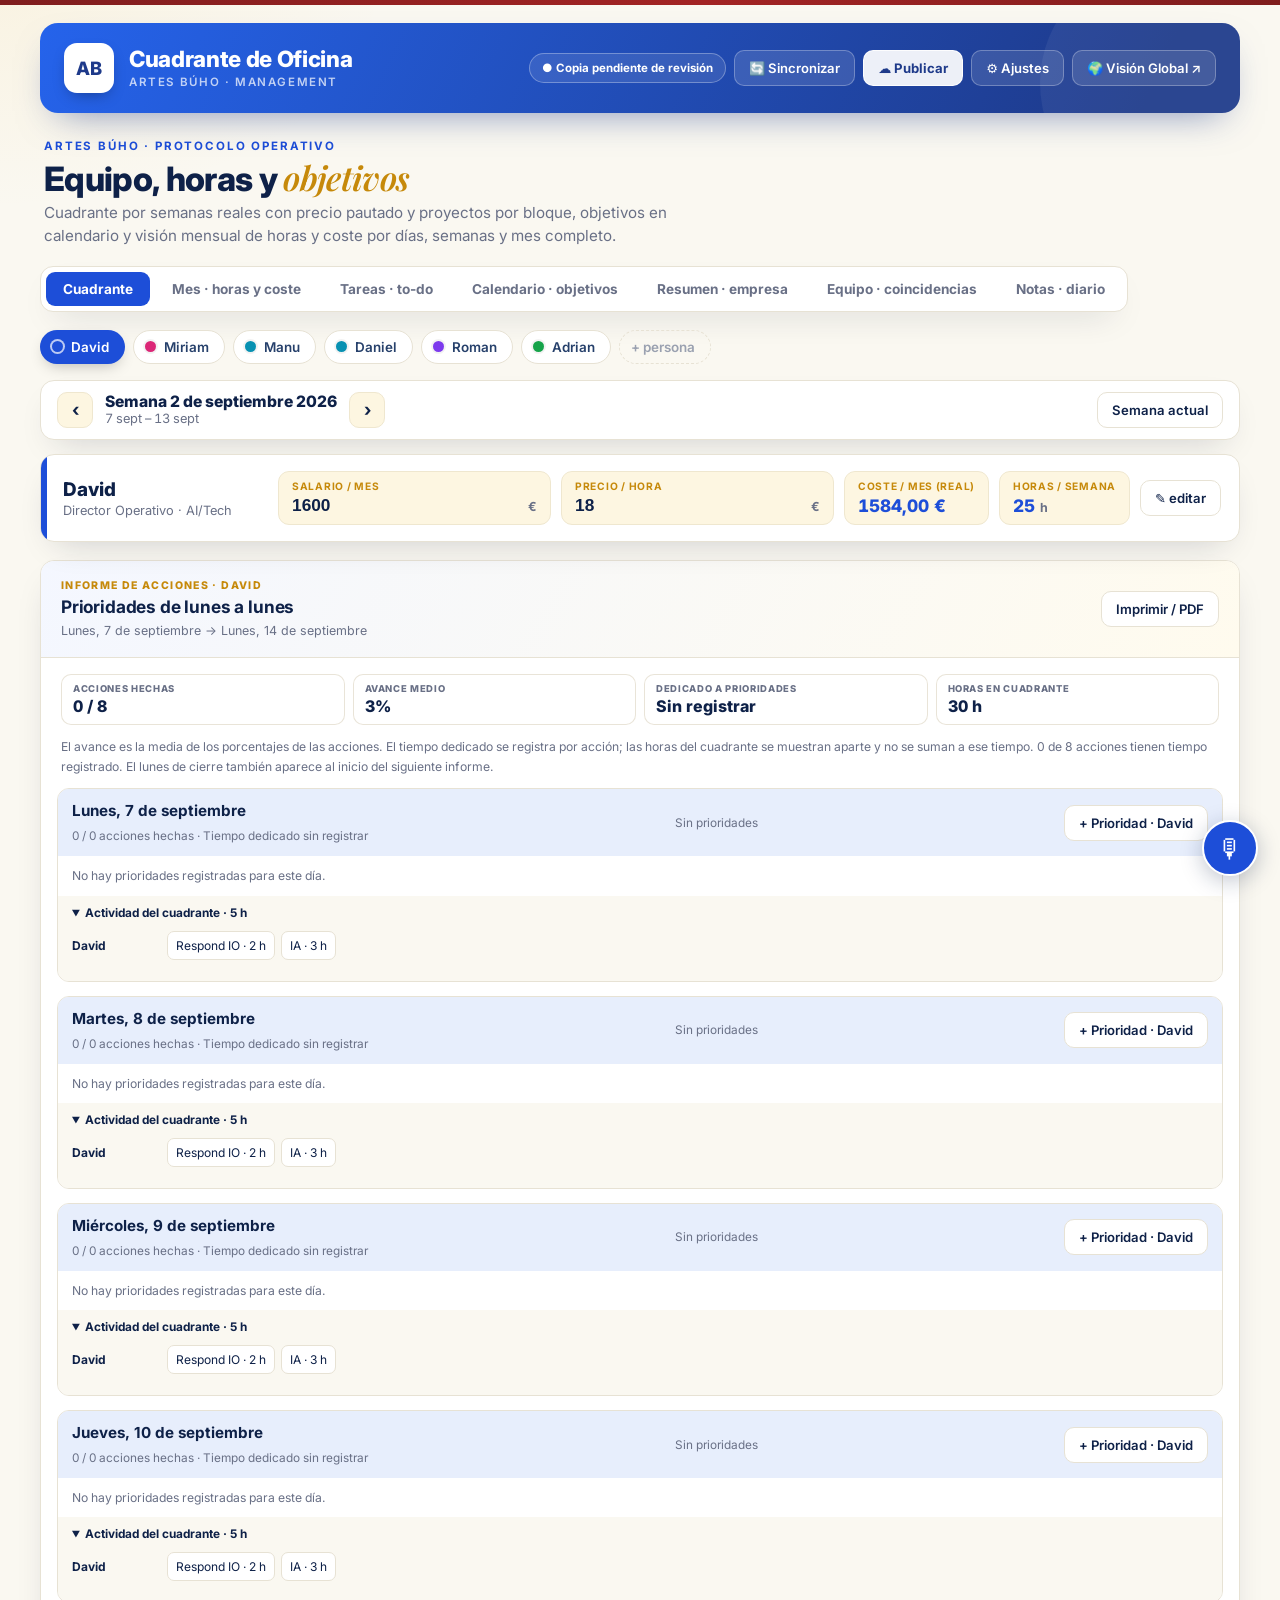
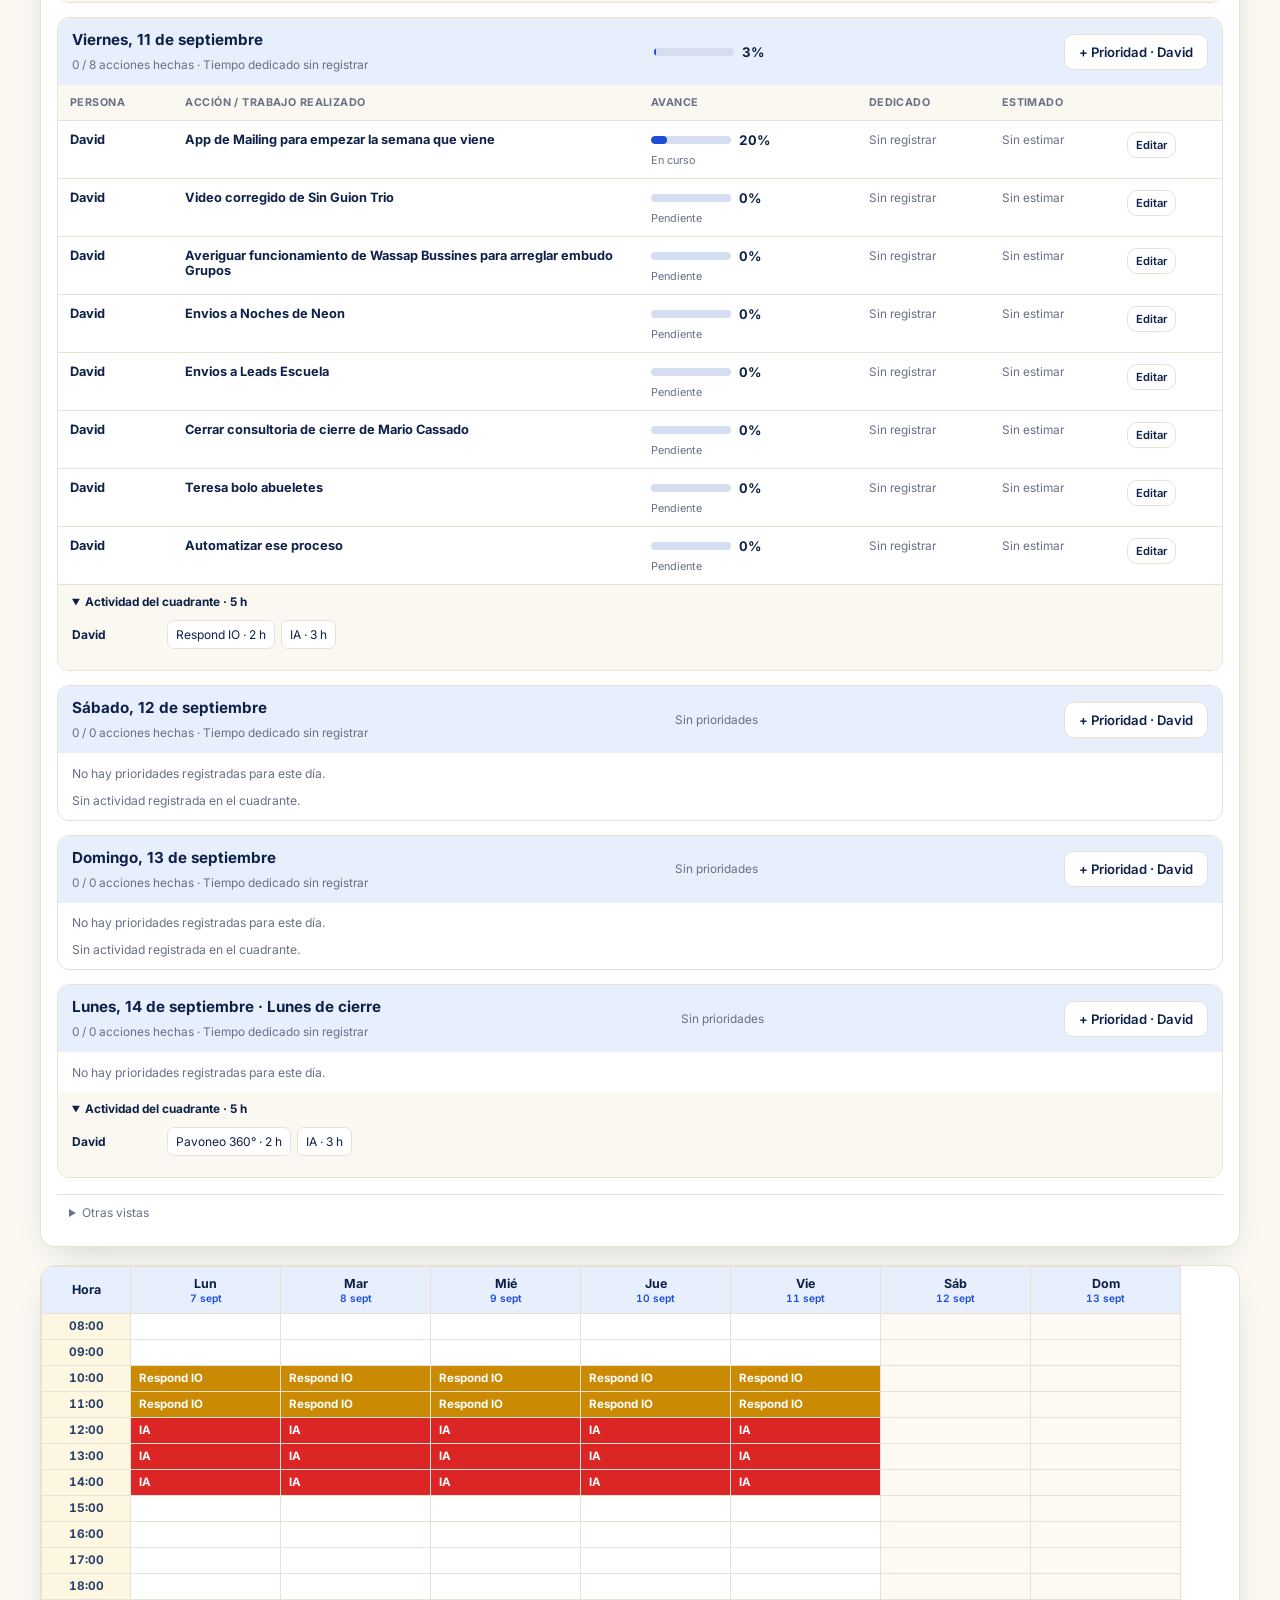
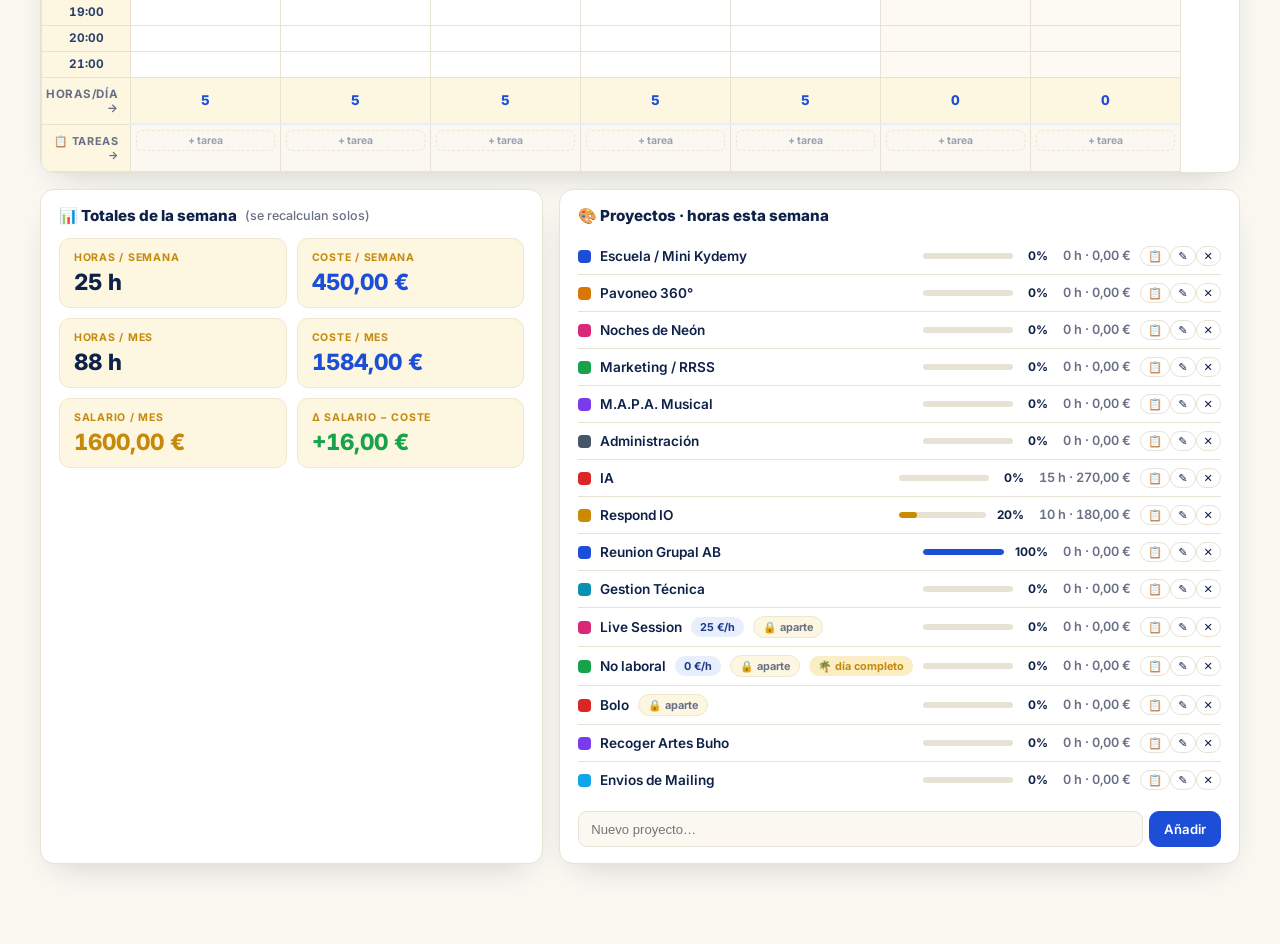
==== commit 7ee86b93: "Combinar copias antiguas por dato sin sustituir compañeros y reforzar el arranque" ====
--- a/index.html
+++ b/index.html
@@ -417,6 +417,11 @@
     <p class="page-sub">Cuadrante por semanas reales con precio pautado y proyectos por bloque, objetivos en calendario y visión mensual de horas y coste por días, semanas y mes completo.</p>
   </div>
 
+  <div id="appHealth" role="status" style="padding:12px;margin:12px 0;border:1px solid #d8bd80;border-radius:12px;background:#fff9e9;color:#162c52">
+    <span id="appHealthText">Abriendo el cuadrante… Si tarda, puedes reintentar sin borrar tus datos.</span>
+    <button class="btn" onclick="location.reload()">Reintentar</button>
+    <button class="btn" id="appRecoveryDownload" hidden onclick="AppStability.download()">Descargar copia original</button>
+  </div>
   <div class="tabs">
     <button class="tab active" data-tab="cuadrante" onclick="switchTab('cuadrante')">Cuadrante</button>
     <button class="tab" data-tab="mes" onclick="switchTab('mes')">Mes · horas y coste</button>
@@ -585,8 +590,8 @@
 <link rel="stylesheet" href="priorities-report.css">
 <script src="priorities-report.js"></script>
 <link rel="stylesheet" href="voice-priorities.css">
-<script src="voice-priorities.js"></script>
-<script src="voice-ai.js?v=20261009-4"></script>
+<script src="voice-priorities.js?v=20261016-1"></script>
+<script src="voice-ai.js?v=20261016-1"></script>
 <script>
 /* ============ STORAGE ============ */
 const KEY='cuadrante_artesbuho_v2';
@@ -598,14 +603,14 @@
 const GH_KEY='cuadrante_gh_cfg';
 // si localStorage está bloqueado en este navegador (modo privado estricto, política del
 // dispositivo, etc.), se guarda en memoria para que al menos funcione durante esta sesión
-function ghGet(){try{return JSON.parse(localStorage.getItem(GH_KEY)||'{}')}catch(e){return window.__ghMem||{};}}
+function ghGet(){try{const value=JSON.parse(localStorage.getItem(GH_KEY)||'{}');return value&&typeof value==='object'&&!Array.isArray(value)?value:{};}catch(e){return window.__ghMem||{};}}
 function ghSet(c){try{localStorage.setItem(GH_KEY,JSON.stringify(c));}catch(e){window.__ghMem=c;}}
 
 /* ============ PINs ============ */
 const PIN_KEY='cuadrante_pins_v1';
 let _pins={};
 let _unlocked={};
-function loadPins(){try{_pins=JSON.parse(localStorage.getItem(PIN_KEY)||'{}')}catch(e){_pins={};}}
+function loadPins(){try{_pins=JSON.parse(localStorage.getItem(PIN_KEY)||'{}');if(!_pins||typeof _pins!=='object'||Array.isArray(_pins))_pins={};}catch(e){_pins={};}}
 function savePins(){try{localStorage.setItem(PIN_KEY,JSON.stringify(_pins))}catch(e){}}
 function masterPerson(){return state.team.find(p=>p.master);}
 function appsMode(){return !!(ghGet().appsUrl);}
@@ -731,6 +736,7 @@
 let _publishKeyResolve=null;
 function askPublishKey(options={}){
   if(_publishKey)return Promise.resolve(_publishKey);
+  closeModal();
   return new Promise(resolve=>{
     _publishKeyResolve=resolve;
     document.getElementById('modalHost').innerHTML='<div class="scrim" onclick="if(event.target===this)finishPublishKey(false)">'+
@@ -742,8 +748,9 @@
 }
 function finishPublishKey(confirmed){
   const value=confirmed?(document.getElementById('publishKeyInput')?.value||''):'';
+  const resolve=_publishKeyResolve;_publishKeyResolve=null;
   closeModal();
-  if(_publishKeyResolve){const resolve=_publishKeyResolve;_publishKeyResolve=null;resolve(value);}
+  if(resolve)resolve(value);
 }
 async function waitPublishStatus(url,id){
   for(let attempt=0;attempt<20;attempt++){
@@ -1025,7 +1032,7 @@
   else if(!romanExists){
     const base=(state.team[0]&&state.team[0].projects)||[];
     const rp=base.map(pr=>Object.assign({},pr));
-    state.team.push({id:'u4',name:'Roman',role:'Dirección · Master',color:'#7c3aed',salary:0,rate:0,master:true,projects:rp,grid:{}});
+    state.team.push({id:state.team.some(p=>p.id==='u4')?uid():'u4',name:'Roman',role:'Dirección · Master',color:'#7c3aed',salary:0,rate:0,master:true,projects:rp,priorities:[],grid:{}});
   }
   // "No laboral" (vacaciones, bajas, festivos…): tiene que ser TRANSVERSAL — el mismo
   // proyecto (mismo id) en el catálogo de todo el mundo, no uno distinto por persona.
@@ -1114,7 +1121,11 @@
 function personMonth(p,y,m){let hours=0,cost=0;weeksOfMonth(y,m).forEach(w=>{const gc=p.grid[w.id]||{};Object.keys(gc).forEach(k=>{const v=gc[k];if(v&&v.p){const di=parseInt(k.split('-')[0]);const date=addDays(w.mon,di);if(date.getFullYear()===y&&date.getMonth()===m){const pr=proj(v.p,p);if(!projFullDay(pr))hours+=SLOT_HOURS;if(projBillable(pr))cost+=projEffRate(pr,p)*SLOT_HOURS;}}});});return {hours,cost};}
 
 /* ============ RENDER ============ */
-function render(){if(clipProj)exitPasteMode();updateLockClass();renderPeople();renderWeekNav();renderPersonStrip();renderPriorityBoard();renderGrid();renderStats();renderLegend();renderMonth();renderCalendar();renderSummary();renderEquipo();renderNotas();renderTareas();updateSaveUI();}
+function render(){
+  if(clipProj)exitPasteMode();updateLockClass();renderPeople();
+  const views={cuadrante:()=>{renderWeekNav();renderPersonStrip();renderPriorityBoard();renderGrid();renderStats();renderLegend();},mes:renderMonth,calendario:()=>{renderPersonStrip();renderCalendar();},resumen:renderSummary,equipo:renderEquipo,notas:renderNotas,tareas:renderTareas};
+  (views[state.ui.tab]||views.cuadrante)();updateSaveUI();
+}
 
 function renderPeople(){
   const host=document.getElementById('people');
@@ -1716,8 +1727,14 @@
   save();closeModal();render();toast('Proyecto actualizado');}
 
 /* ============ MODALS ============ */
-function modal(html){document.getElementById('modalHost').innerHTML='<div class="scrim" onclick="if(event.target===this)closeModal()">'+html+'</div>';}
-function closeModal(){document.getElementById('modalHost').innerHTML='';}
+function modal(html){closeModal();document.getElementById('modalHost').innerHTML='<div class="scrim" onclick="if(event.target===this)closeModal()">'+html+'</div>';}
+function closeModal(){
+  document.getElementById('modalHost').innerHTML='';
+  if(_publishKeyResolve){const resolve=_publishKeyResolve;_publishKeyResolve=null;resolve('');}
+  if(typeof safeLegacyScopeResolver!=='undefined'&&safeLegacyScopeResolver){const resolve=safeLegacyScopeResolver;safeLegacyScopeResolver=null;resolve(null);}
+  if(typeof safeConflictResolver!=='undefined'&&safeConflictResolver){const resolve=safeConflictResolver;safeConflictResolver=null;safeConflictData=null;resolve(null);}
+}
+document.addEventListener('keydown',e=>{if(e.key==='Escape')closeModal();});
 let pickColor;
 function openPerson(id){const p=id?person(id):{name:'',role:'',color:PALETTE[state.team.length%PALETTE.length],salary:0,rate:0,grid:{}};pickColor=p.color;
   modal('<div class="modal"><header><h3>'+(id?'Editar persona':'Nueva persona')+'</h3><button class="btn ghost" onclick="closeModal()">✕</button></header><div class="body">'+
@@ -2167,10 +2184,10 @@
 }
 
 /* ============ TABS ============ */
-function switchTab(t){if(clipProj)exitPasteMode();state.ui.tab=t;storeSet(state);
+function switchTab(t){if(clipProj)exitPasteMode();state.ui.tab=['cuadrante','mes','calendario','resumen','equipo','notas','tareas'].includes(t)?t:'cuadrante';t=state.ui.tab;storeSet(state);
   document.querySelectorAll('.tab').forEach(b=>b.classList.toggle('active',b.dataset.tab===t));
   ['cuadrante','mes','calendario','resumen','equipo','notas','tareas'].forEach(v=>{document.getElementById('view-'+v).style.display=(v===t)?'':'none';});
-  renderPeople();if(t==='cuadrante'){renderPriorityBoard();renderGrid();}if(t==='mes')renderMonth();if(t==='calendario')renderCalendar();if(t==='resumen')renderSummary();if(t==='equipo')renderEquipo();if(t==='notas')renderNotas();if(t==='tareas')renderTareas();}
+  render();}
 
 /* ============ BACKUP (download/upload) ============ */
 function exportJSON(silent){
@@ -2191,18 +2208,24 @@
 /* ============ SAVE TO PROJECT FILE (File System Access + IndexedDB) ============ */
 const FS=('showSaveFilePicker' in window);
 let fileHandle=null,autoFile=false,writeTimer=null,savedState=true;
-function idb(){return new Promise((res,rej)=>{const r=indexedDB.open('cuadrante_ab',1);r.onupgradeneeded=()=>r.result.createObjectStore('kv');r.onsuccess=()=>res(r.result);r.onerror=()=>rej(r.error);});}
-async function idbSet(k,v){const db=await idb();return new Promise((res,rej)=>{const t=db.transaction('kv','readwrite');t.objectStore('kv').put(v,k);t.oncomplete=()=>res();t.onerror=()=>rej(t.error);});}
-async function idbGet(k){const db=await idb();return new Promise((res,rej)=>{const t=db.transaction('kv','readonly');const rq=t.objectStore('kv').get(k);rq.onsuccess=()=>res(rq.result);rq.onerror=()=>rej(rq.error);});}
+function idb(){return new Promise((res,rej)=>{
+  let settled=false;const timer=setTimeout(()=>finish(Error('El archivo local no responde')),3000);
+  function finish(error,db){if(settled){if(db)db.close();return;}settled=true;clearTimeout(timer);if(error)rej(error);else res(db);}
+  let r;try{r=indexedDB.open('cuadrante_ab',1);}catch(e){finish(e);return;}
+  r.onupgradeneeded=()=>{if(!r.result.objectStoreNames.contains('kv'))r.result.createObjectStore('kv');};
+  r.onsuccess=()=>finish(null,r.result);r.onerror=()=>finish(r.error);r.onblocked=()=>finish(Error('Archivo local bloqueado en otra pestaña'));
+});}
+async function idbSet(k,v){const db=await idb();try{return await AppStability.bounded(new Promise((res,rej)=>{const t=db.transaction('kv','readwrite');t.objectStore('kv').put(v,k);t.oncomplete=()=>res();t.onerror=()=>rej(t.error);t.onabort=()=>rej(t.error||Error('Guardado cancelado'));}),3000);}finally{db.close();}}
+async function idbGet(k){const db=await idb();try{return await AppStability.bounded(new Promise((res,rej)=>{const t=db.transaction('kv','readonly');const rq=t.objectStore('kv').get(k);rq.onsuccess=()=>res(rq.result);rq.onerror=()=>rej(rq.error);t.onabort=()=>rej(t.error||Error('Lectura cancelada'));}),3000);}finally{db.close();}}
 async function ensurePerm(h){const o={mode:'readwrite'};if((await h.queryPermission(o))==='granted')return true;if((await h.requestPermission(o))==='granted')return true;return false;}
 async function writeFile(){if(!fileHandle)return;try{if(!(await ensurePerm(fileHandle)))return;const w=await fileHandle.createWritable();await w.write(JSON.stringify(state,null,2));await w.close();savedState=true;updateSaveUI();}catch(e){console.warn(e);}}
 async function connectFile(){if(!FS){toast('Tu navegador no permite guardar en archivo. Usa Ajustes → backup.');return;}
   try{fileHandle=await window.showSaveFilePicker({suggestedName:'cuadrante-data.json',types:[{description:'JSON',accept:{'application/json':['.json']}}]});
-    await idbSet('fileHandle',fileHandle);autoFile=true;localStorage.setItem('cuad_autofile','1');await writeFile();updateSaveUI();toast('Archivo conectado · autoguardado ON');}catch(e){}}
+    await idbSet('fileHandle',fileHandle);autoFile=true;try{localStorage.setItem('cuad_autofile','1');}catch(e){}await writeFile();updateSaveUI();toast('Archivo conectado · autoguardado ON');}catch(e){if(e.name!=='AbortError')toast('No se pudo conectar el archivo. El trabajo local se conserva.');}}
 async function saveToProject(){if(!FS){toast('Tu navegador no permite guardar en archivo. Usa Ajustes → backup.');return;}
   if(fileHandle){await writeFile();toast('Guardado en data/cuadrante-data.json');}else{await connectFile();}}
 function toggleAuto(){if(!FS){toast('No disponible en este navegador.');return;}
-  if(!fileHandle){connectFile();return;}autoFile=!autoFile;localStorage.setItem('cuad_autofile',autoFile?'1':'0');updateSaveUI();toast('Autoguardado '+(autoFile?'ON':'OFF'));}
+  if(!fileHandle){connectFile();return;}autoFile=!autoFile;try{localStorage.setItem('cuad_autofile',autoFile?'1':'0');}catch(e){}updateSaveUI();toast('Autoguardado '+(autoFile?'ON':'OFF'));}
 function updateSaveUI(){const el=document.getElementById('saveStatus');const ab=document.getElementById('autoBtn');const sb=document.getElementById('saveBtn');
   if(!el)return;
   if(fileHandle&&autoFile){el.className='save-pill '+(savedState?'ok':'dirty');el.textContent=savedState?'✓ Guardado en proyecto':'… guardando';}
@@ -2215,13 +2238,12 @@
 function save(){state.meta=state.meta||{};state.meta.updatedAt=Date.now();storeSet(state);if(autoFile&&fileHandle){savedState=false;updateSaveUI();clearTimeout(writeTimer);writeTimer=setTimeout(writeFile,700);}else updateSaveUI();}
 
 async function initFile(){if(!FS){updateSaveUI();return;}
-  autoFile=localStorage.getItem('cuad_autofile')==='1';
-  try{const h=await idbGet('fileHandle');if(h){fileHandle=h;}}catch(e){}
+  try{autoFile=localStorage.getItem('cuad_autofile')==='1';const h=await idbGet('fileHandle');if(h){fileHandle=h;}}catch(e){autoFile=false;}
   updateSaveUI();}
 
 /* ============ BOOT ============ */
 function esc(s){return (s==null?'':String(s)).replace(/[&<>"]/g,c=>({'&':'&amp;','<':'&lt;','>':'&gt;','"':'&quot;'}[c]));}
-async function fetchRemote(){try{const resp=await fetch('./data/cuadrante-data.json?t='+Date.now(),{cache:'no-store'});if(resp.ok)return await resp.json();}catch(e){}return null;}
+async function fetchRemote(){const controller=new AbortController(),timer=setTimeout(()=>controller.abort(),7000);try{const resp=await fetch('./data/cuadrante-data.json?t='+Date.now(),{cache:'no-store',signal:controller.signal});if(resp.ok)return await resp.json();}catch(e){}finally{clearTimeout(timer);}return null;}
 // si este dispositivo aún no tiene configurada la URL del Apps Script, la adopta
 // del propio estado publicado (no es secreta) para que Publicar funcione sin tocar Ajustes
 function adoptAppsUrl(){
@@ -2272,8 +2294,12 @@
   closeModal();switchTab(state.ui.tab||'cuadrante');render();toast('✓ Datos publicados cargados');
 }
 </script>
-<script src="safe-sync.js?v=20261014-1"></script>
-<script src="publication-safe.js?v=20261014-2"></script>
-<script>boot();</script>
+<script src="safe-sync.js?v=20261016-1"></script>
+<script src="app-stability.js?v=20261016-1"></script>
+<script src="publication-safe.js?v=20261016-1"></script>
+<script>
+if(typeof AppStability!=='undefined'&&typeof SafeSync!=='undefined'&&typeof safeReadRemote==='function')boot().catch(e=>AppStability.fail(e));
+else document.getElementById('appHealthText').textContent='No se han cargado todos los archivos. Reintenta la carga; tus datos locales no se han borrado.';
+</script>
 </body>
 </html>
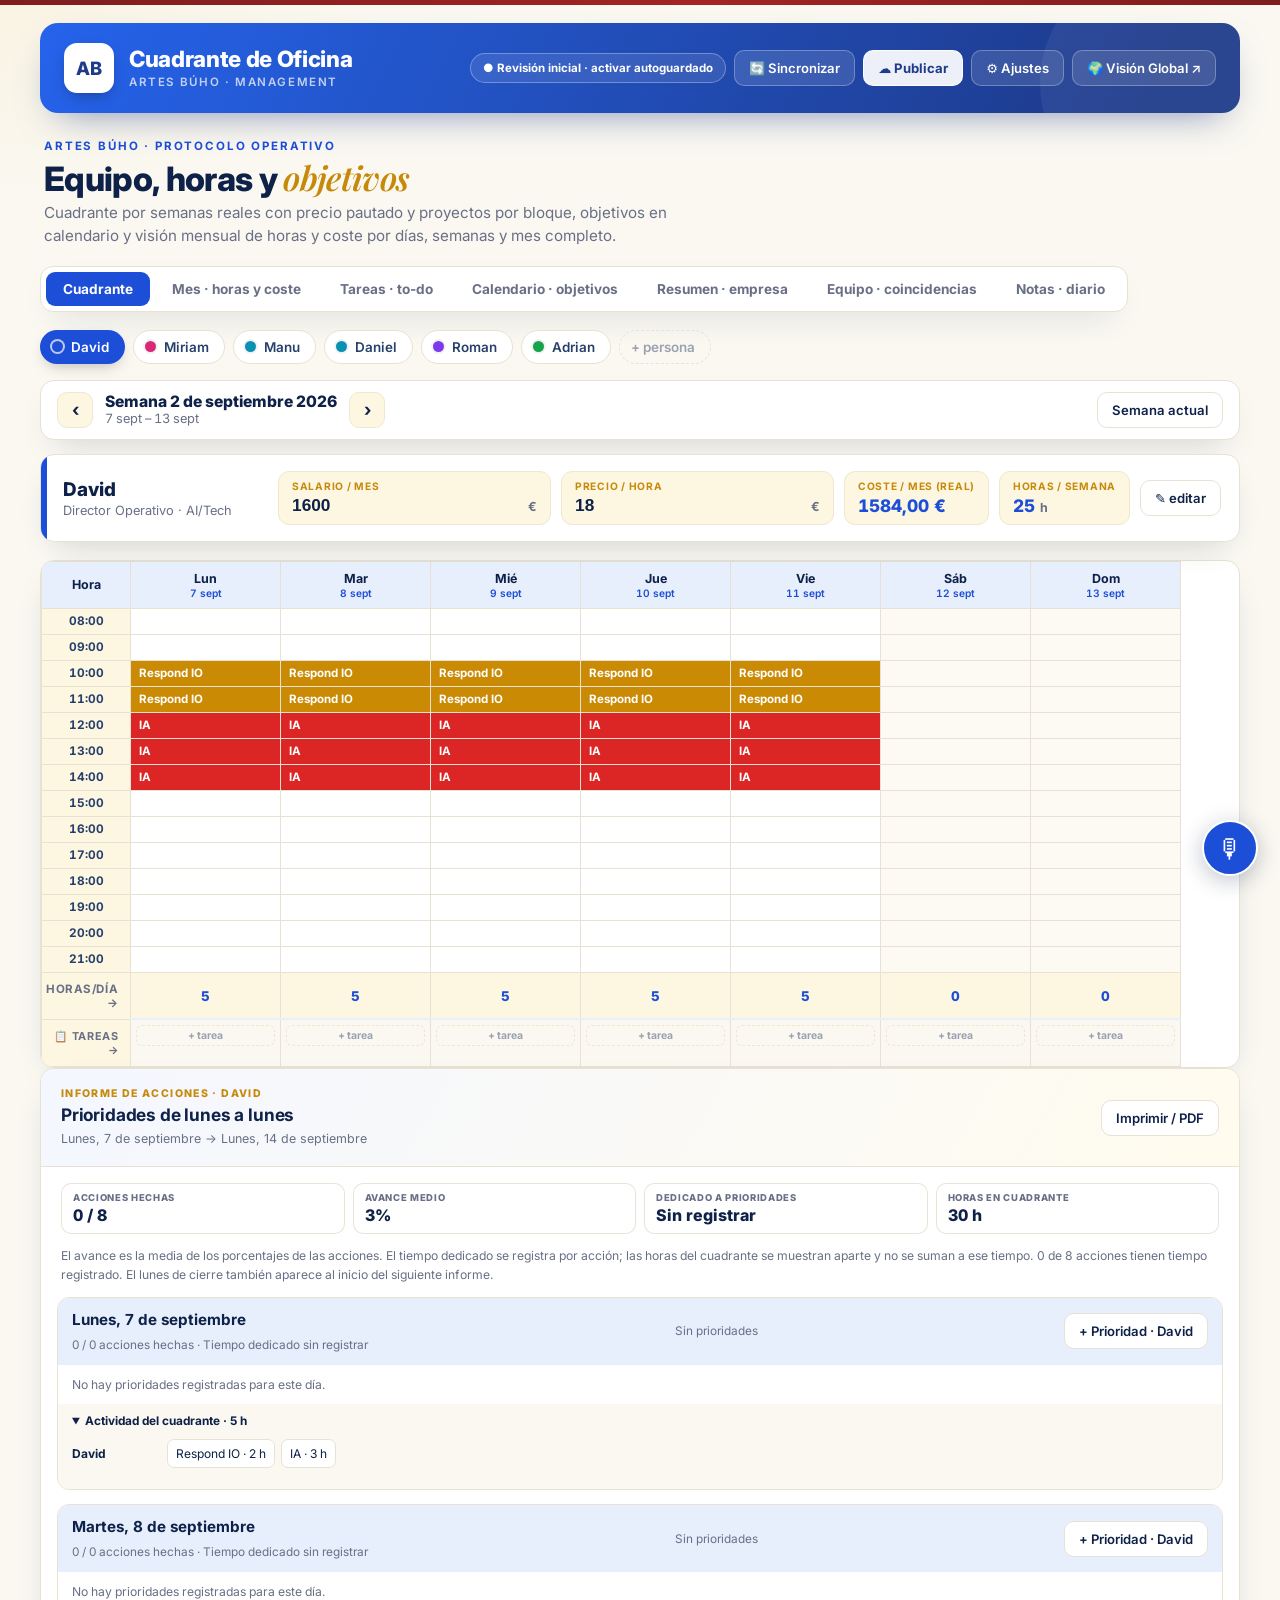
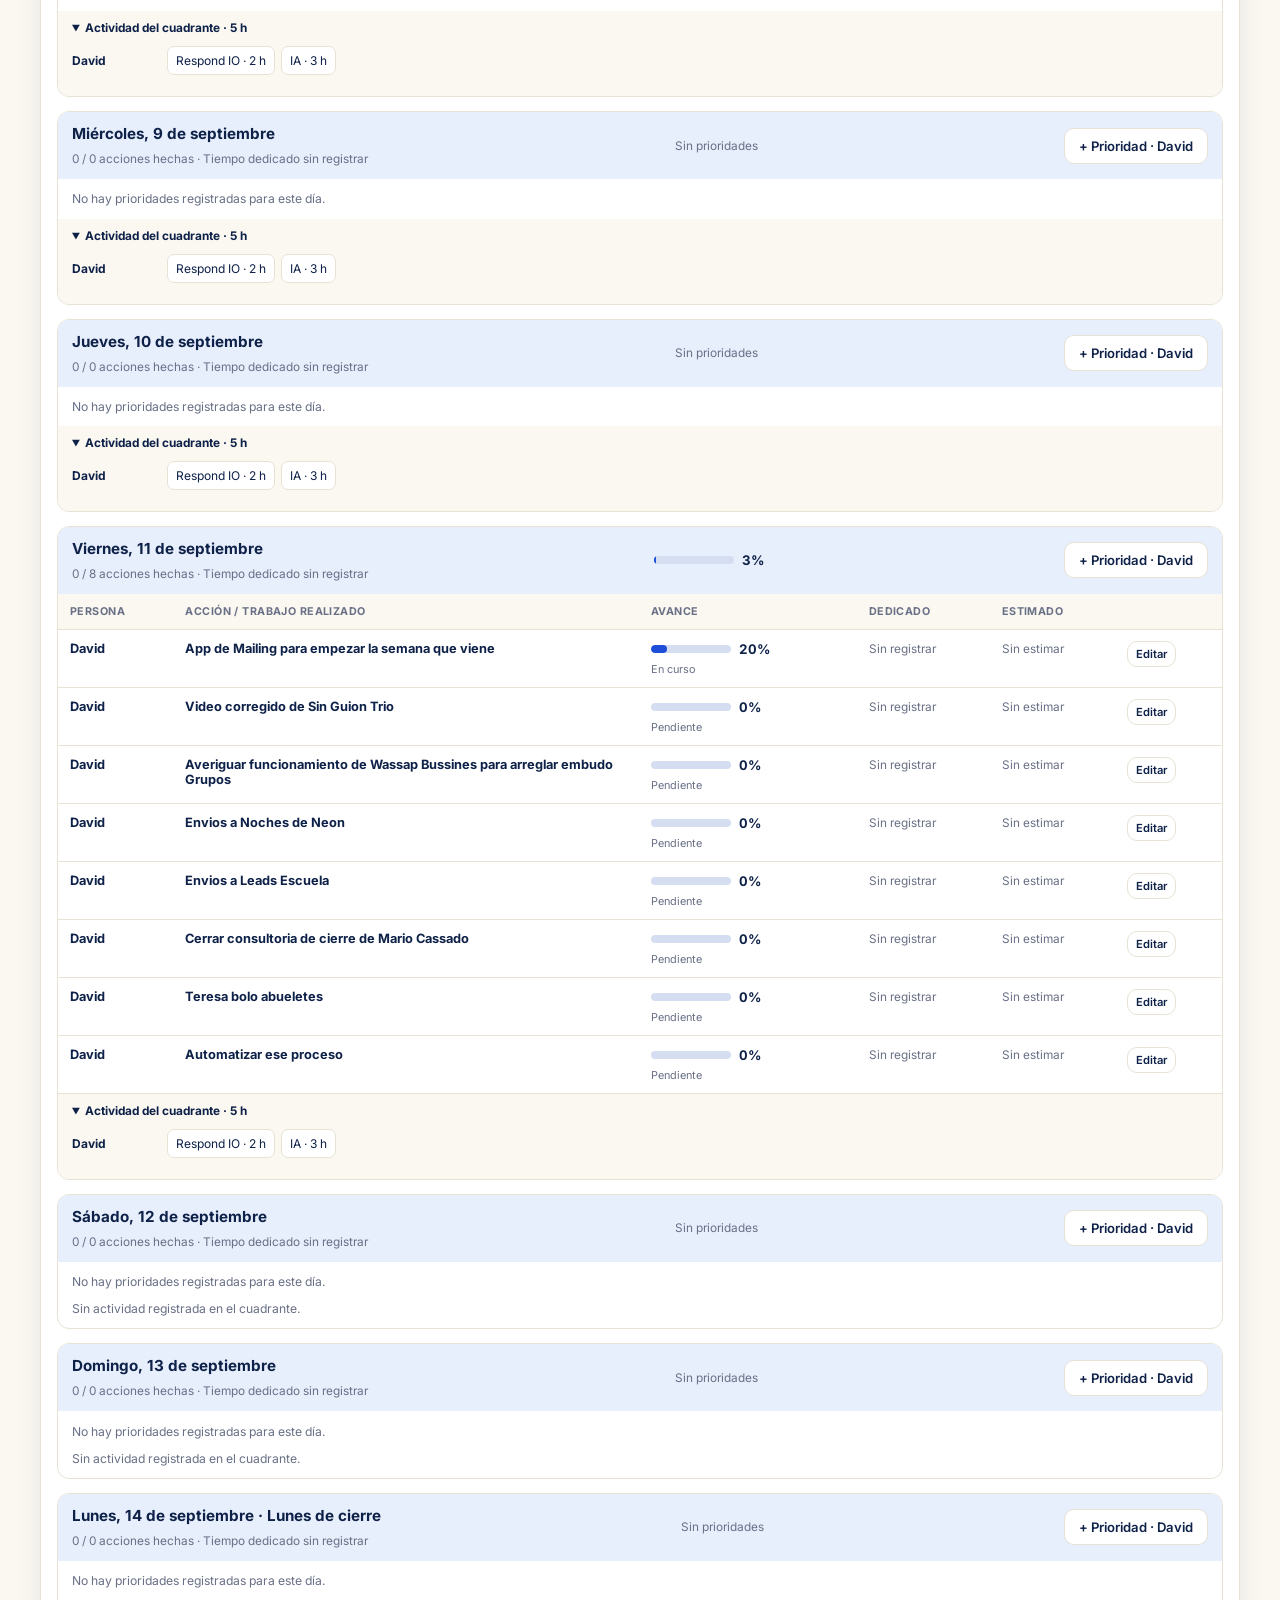
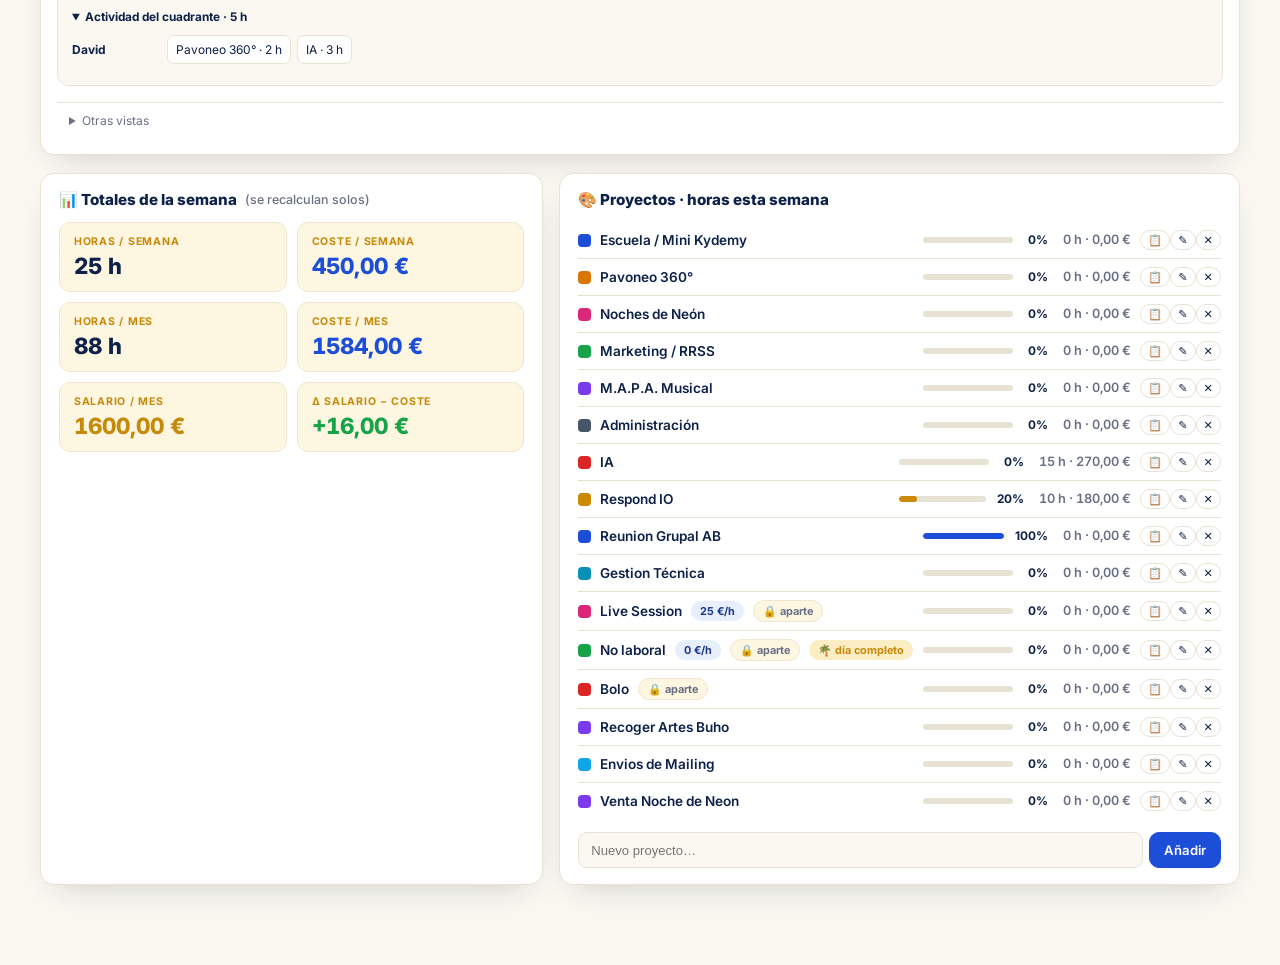
==== commit 6ed63712: "Autoguardado compartido protegido y prioridades bajo horario" ====
--- a/index.html
+++ b/index.html
@@ -443,9 +443,9 @@
       <button class="btn ghost spacer" onclick="weekToday()">Semana actual</button>
     </div>
     <div class="person-strip" id="personStrip"></div>
-    <section class="priority-board" id="priorityBoard" aria-label="Prioridades diarias"></section>
     <div class="paste-bar" id="pasteBar" style="display:none"></div>
     <div class="grid-card"><div class="grid-scroll"><table class="grid" id="gridTable"></table></div></div>
+    <section class="priority-board" id="priorityBoard" aria-label="Prioridades diarias"></section>
     <div class="below">
       <div class="panel">
         <h3>📊 Totales de la semana <span style="color:var(--muted);font-weight:500;font-size:.78rem">(se recalculan solos)</span></h3>
@@ -2296,7 +2296,8 @@
 </script>
 <script src="safe-sync.js?v=20261016-1"></script>
 <script src="app-stability.js?v=20261016-1"></script>
-<script src="publication-safe.js?v=20261016-1"></script>
+<script src="publication-safe.js?v=20261020-1"></script>
+<script src="autosave-shared.js?v=20261020-1"></script>
 <script>
 if(typeof AppStability!=='undefined'&&typeof SafeSync!=='undefined'&&typeof safeReadRemote==='function')boot().catch(e=>AppStability.fail(e));
 else document.getElementById('appHealthText').textContent='No se han cargado todos los archivos. Reintenta la carga; tus datos locales no se han borrado.';
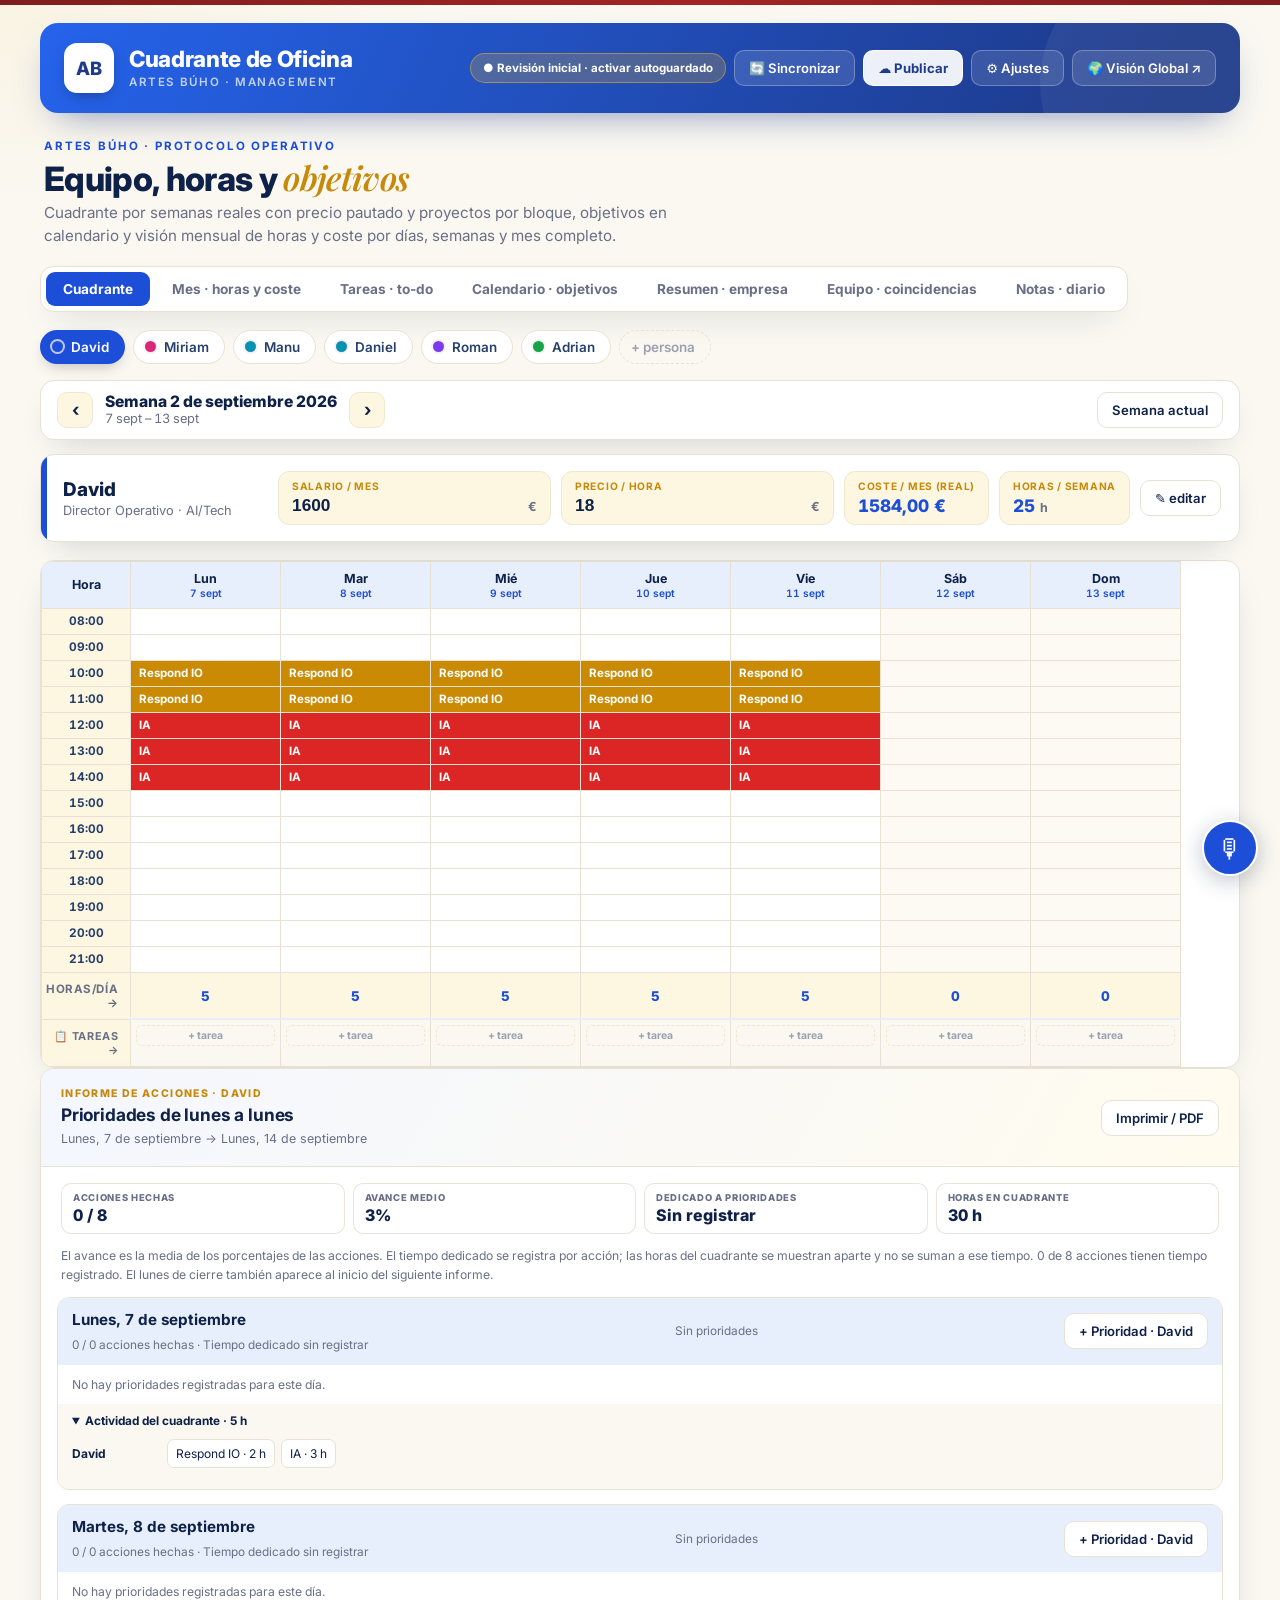
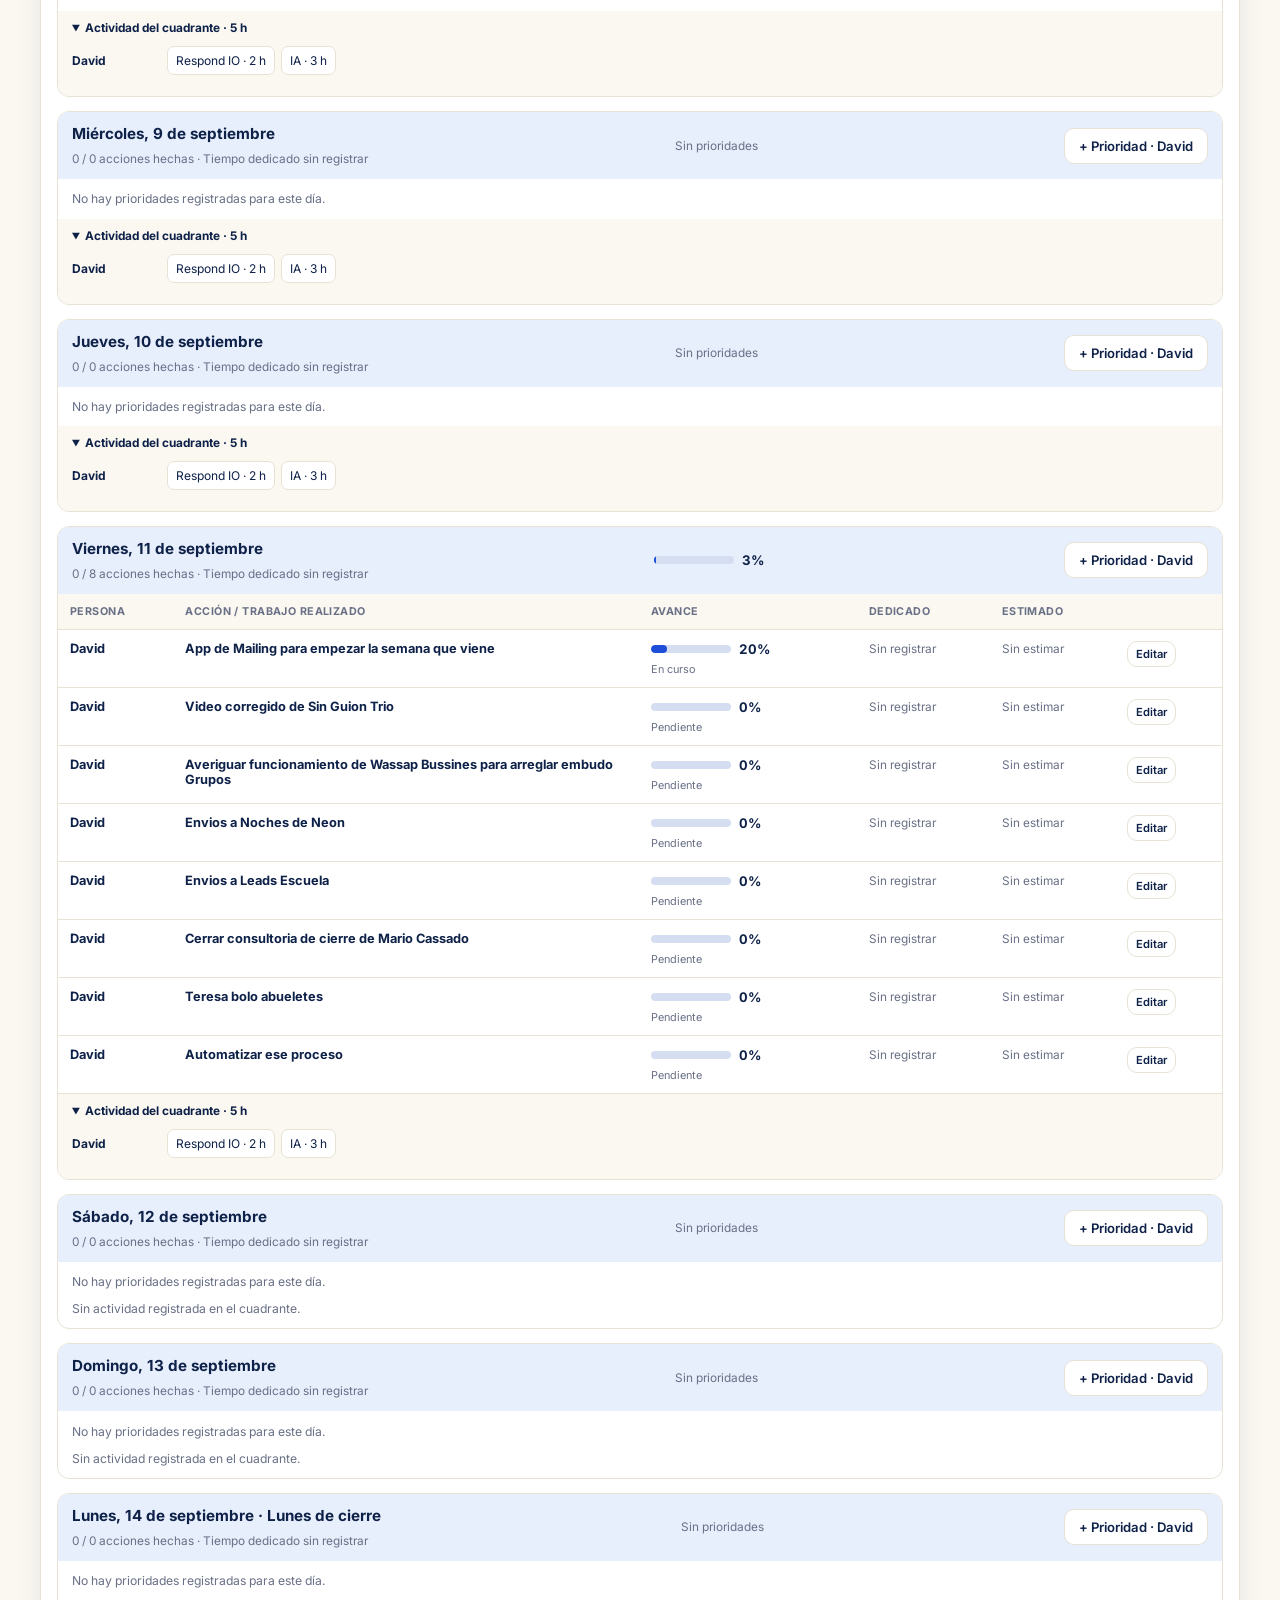
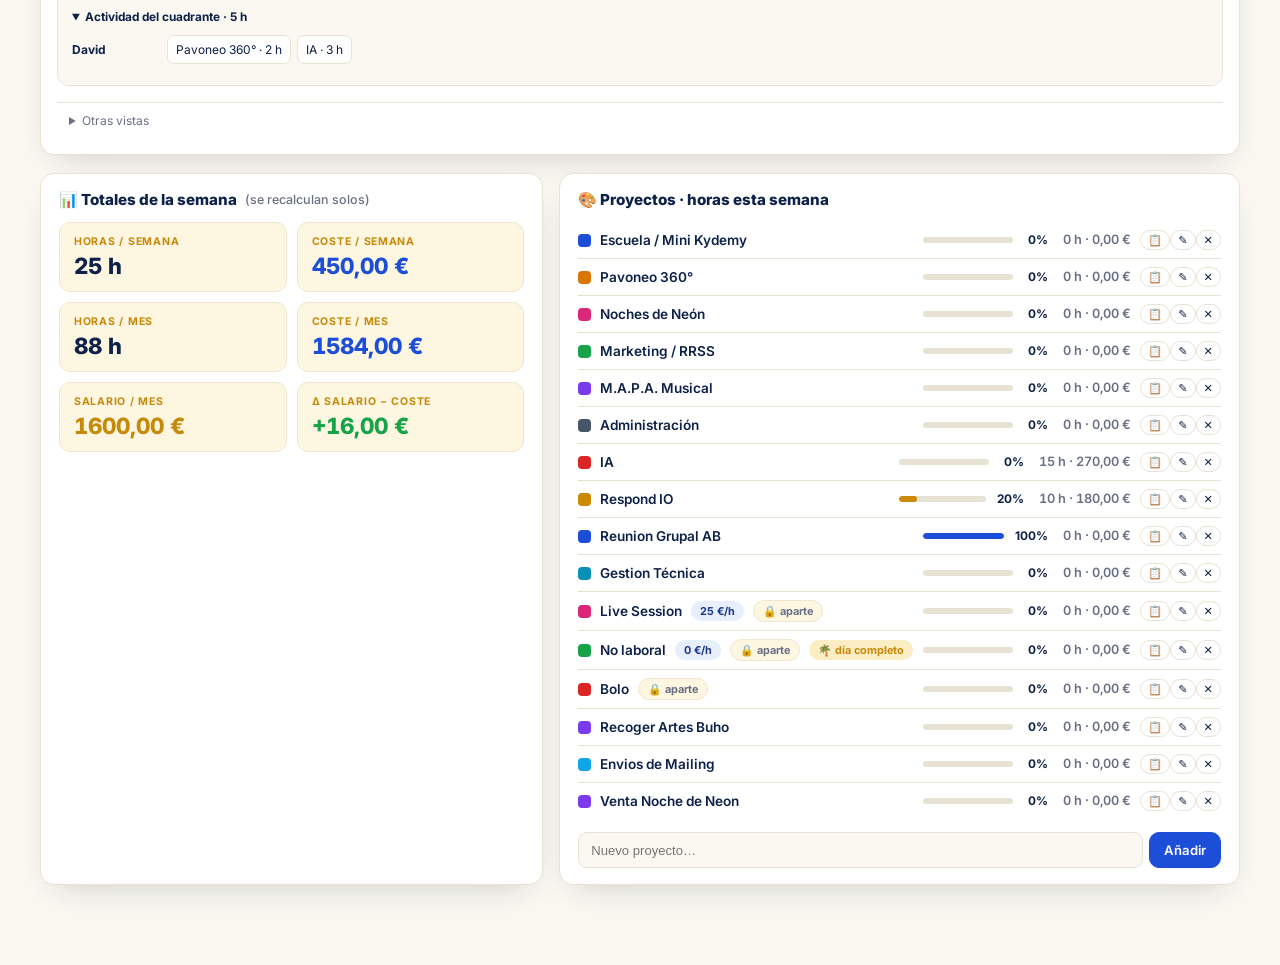
==== commit c930b917: "Recordar clave por dispositivo y reconectar autoguardado" ====
--- a/index.html
+++ b/index.html
@@ -591,7 +591,7 @@
 <script src="priorities-report.js"></script>
 <link rel="stylesheet" href="voice-priorities.css">
 <script src="voice-priorities.js?v=20261016-1"></script>
-<script src="voice-ai.js?v=20261016-1"></script>
+<script src="voice-ai.js?v=20261020-2"></script>
 <script>
 /* ============ STORAGE ============ */
 const KEY='cuadrante_artesbuho_v2';
@@ -731,7 +731,7 @@
   if(proceed)await pullRemote(true);
   return false;
 }
-// La clave de publicación vive solo en memoria durante esta visita.
+// Copia en memoria; SharedAutosave recuerda el acceso por dispositivo, fuera de los datos.
 let _publishKey='';
 let _publishKeyResolve=null;
 function askPublishKey(options={}){
@@ -1782,6 +1782,8 @@
     '<div class="divider"></div>'+
     '<label class="hint" style="font-weight:700;color:var(--navy);text-transform:uppercase;letter-spacing:.05em;font-size:.7rem">Publicación protegida</label>'+
     '<p class="hint">Publicar combina tus cambios con la última versión del equipo. Si dos copias cambian el mismo dato, podrás revisar ambas versiones. La publicación se realiza a través de Apps Script.</p>'+
+    '<p class="hint">La clave compartida se recuerda en este navegador para guardar y sincronizar automáticamente. No se incluye en GitHub ni en los backups. En un equipo compartido, cualquiera que use este navegador podrá publicar.</p>'+
+    (typeof SharedAutosave!=='undefined'?'<div class="inp row"><button class="btn" onclick="SharedAutosave.forgetKey()">Olvidar clave de este dispositivo</button></div>':'')+
     '<div hidden><div class="inp"><label>Token de GitHub</label><input id="ghToken" type="password" placeholder="ghp_xxxxxxxxxxxxxxxxxxxx" value="'+esc(gh.token||'')+'"></div>'+
     '<div class="inp row"><div><label>Usuario / Org</label><input id="ghOwner" value="'+esc(gh.owner||'artesbuhooficial-max')+'"></div><div><label>Repositorio</label><input id="ghRepo" value="'+esc(gh.repo||'cuadrante-artes-buho')+'"></div></div>'+
     '<div class="inp"><label>Rama</label><input id="ghBranch" value="'+esc(gh.branch||'master')+'"></div></div>'+
@@ -2297,7 +2299,7 @@
 <script src="safe-sync.js?v=20261016-1"></script>
 <script src="app-stability.js?v=20261016-1"></script>
 <script src="publication-safe.js?v=20261020-1"></script>
-<script src="autosave-shared.js?v=20261020-1"></script>
+<script src="autosave-shared.js?v=20261020-2"></script>
 <script>
 if(typeof AppStability!=='undefined'&&typeof SafeSync!=='undefined'&&typeof safeReadRemote==='function')boot().catch(e=>AppStability.fail(e));
 else document.getElementById('appHealthText').textContent='No se han cargado todos los archivos. Reintenta la carga; tus datos locales no se han borrado.';
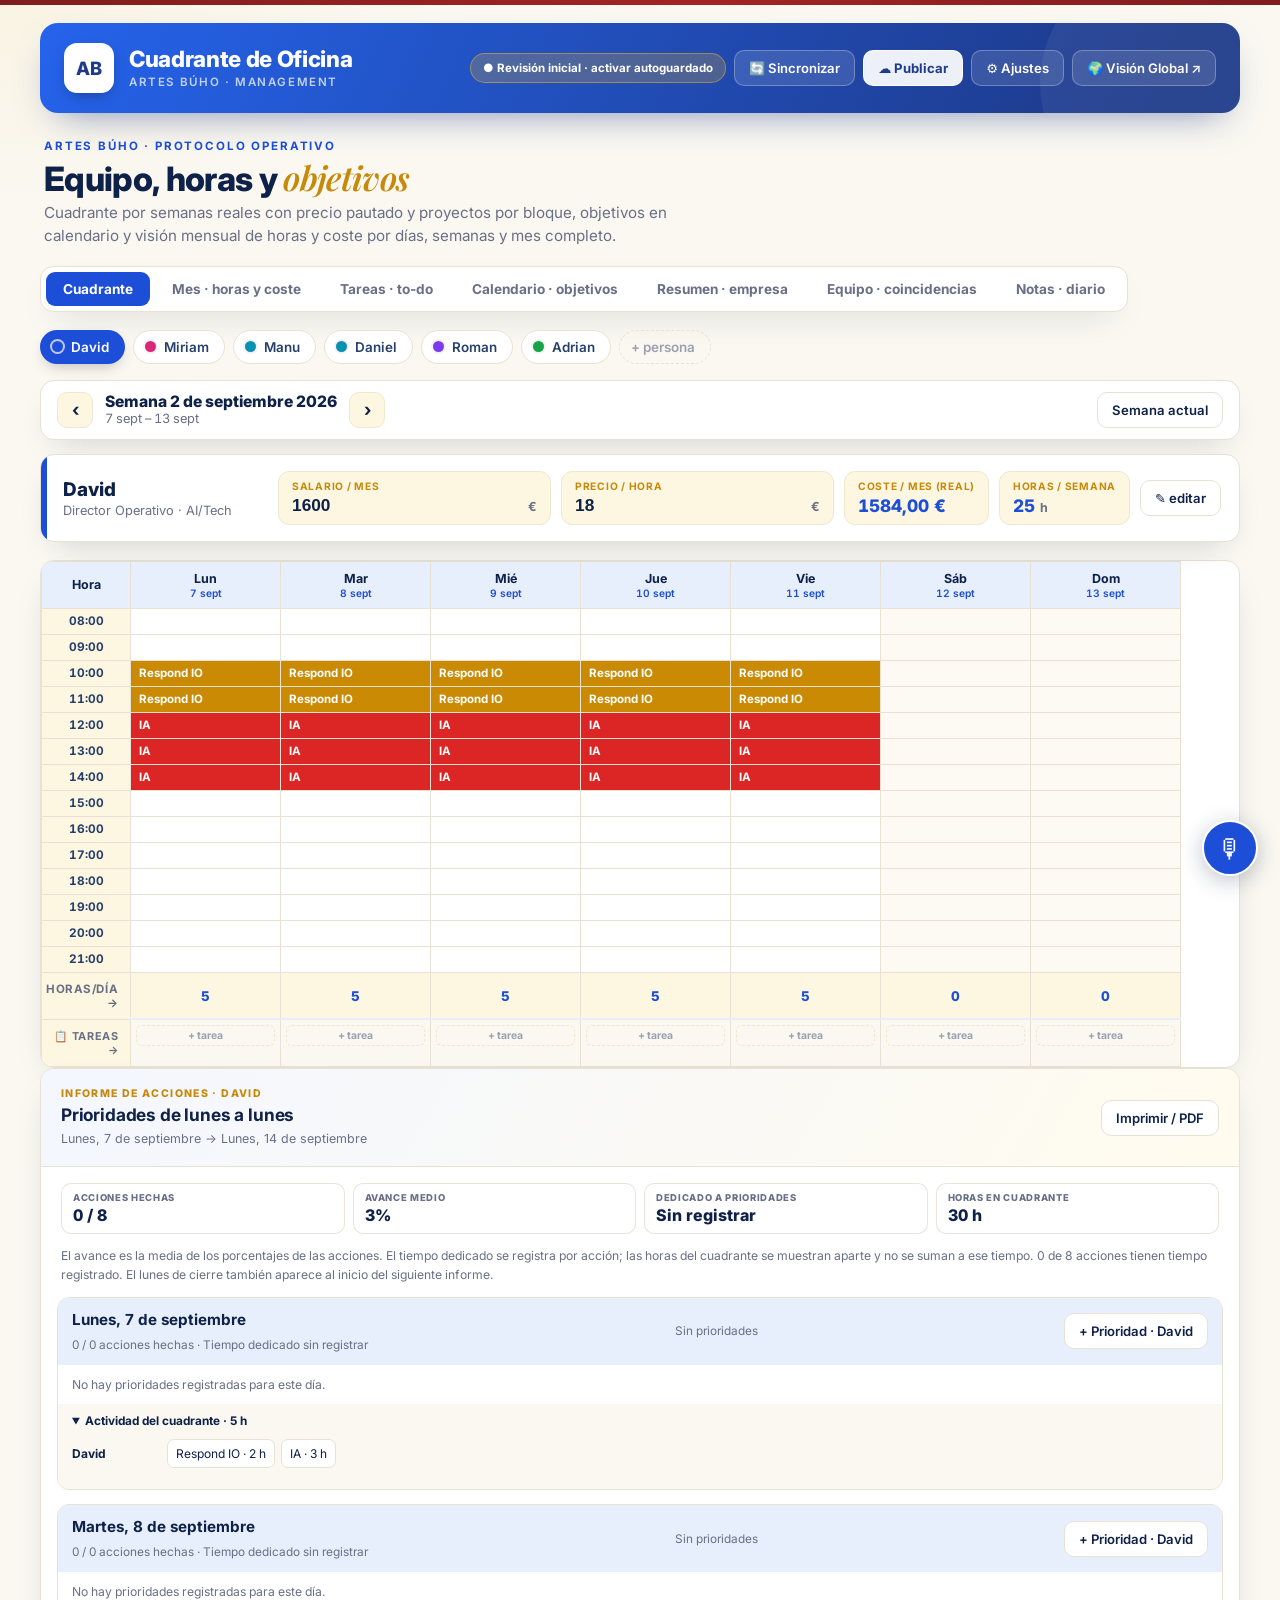
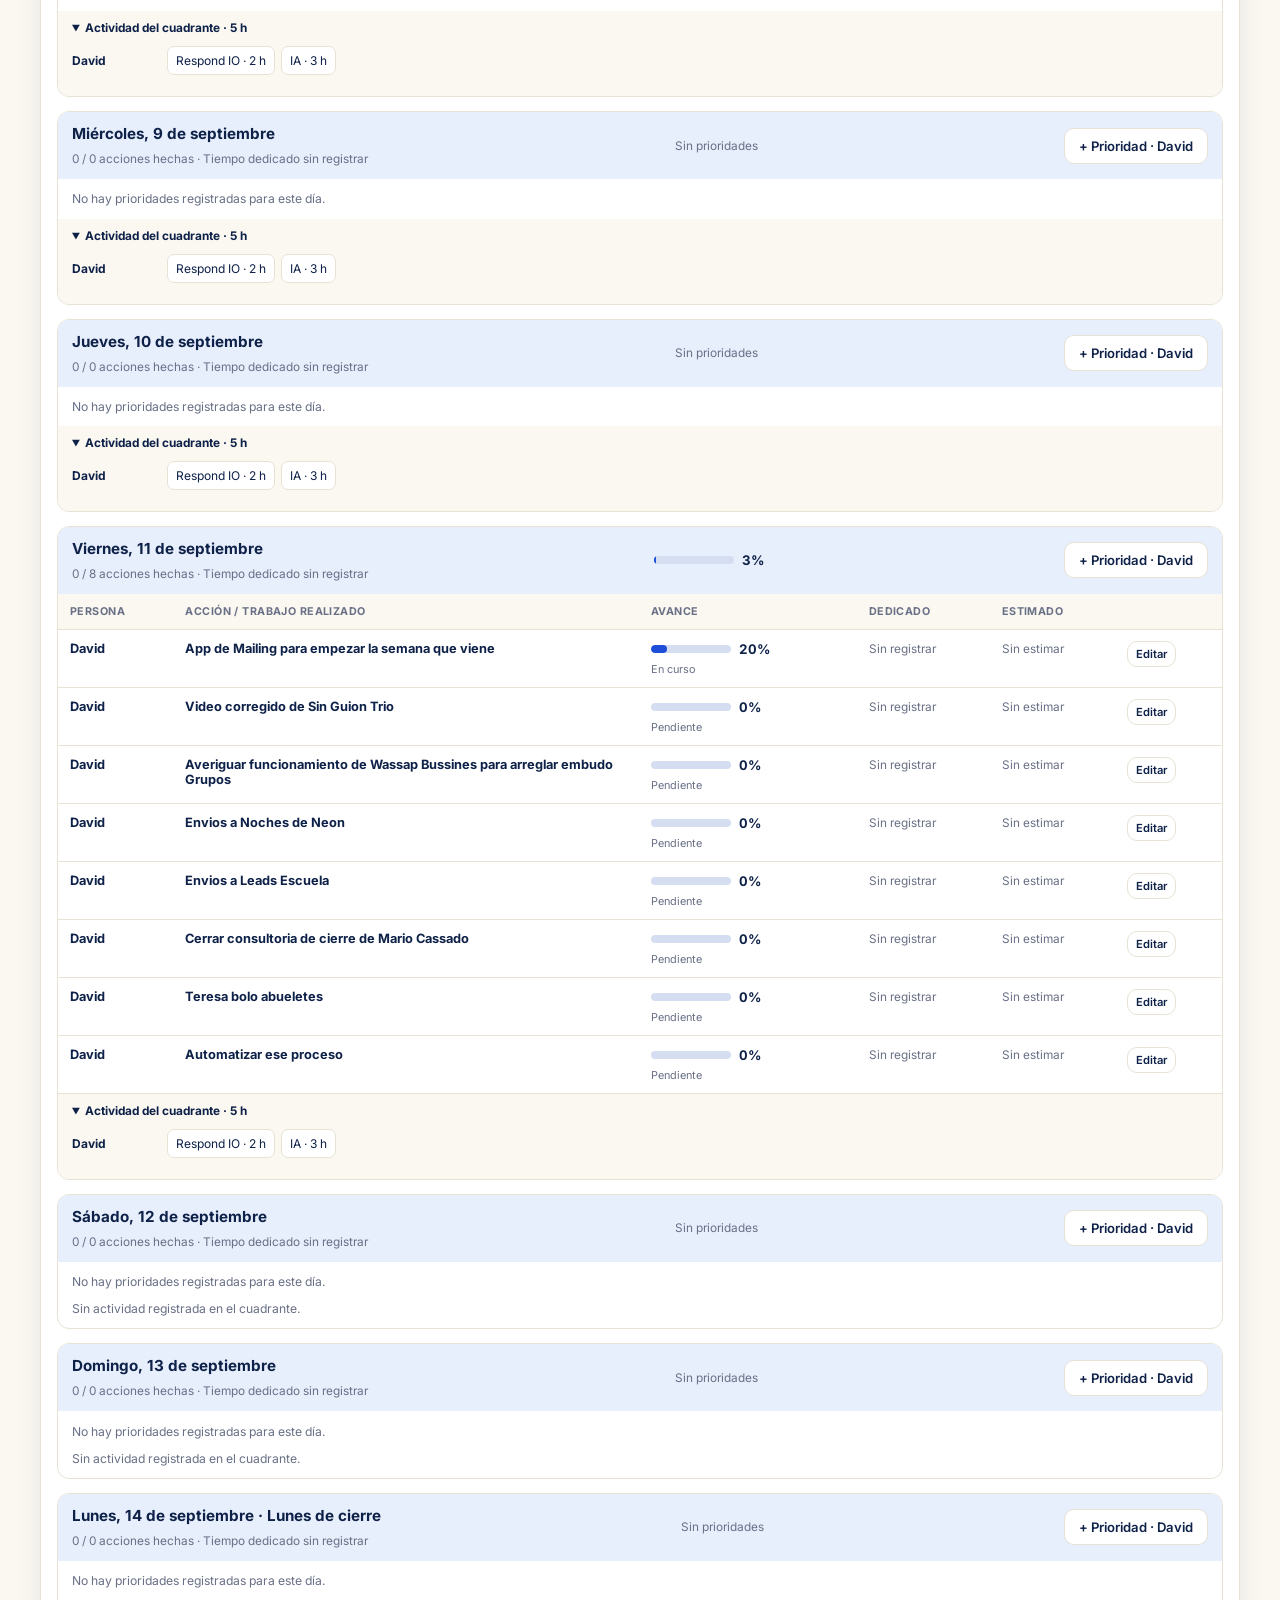
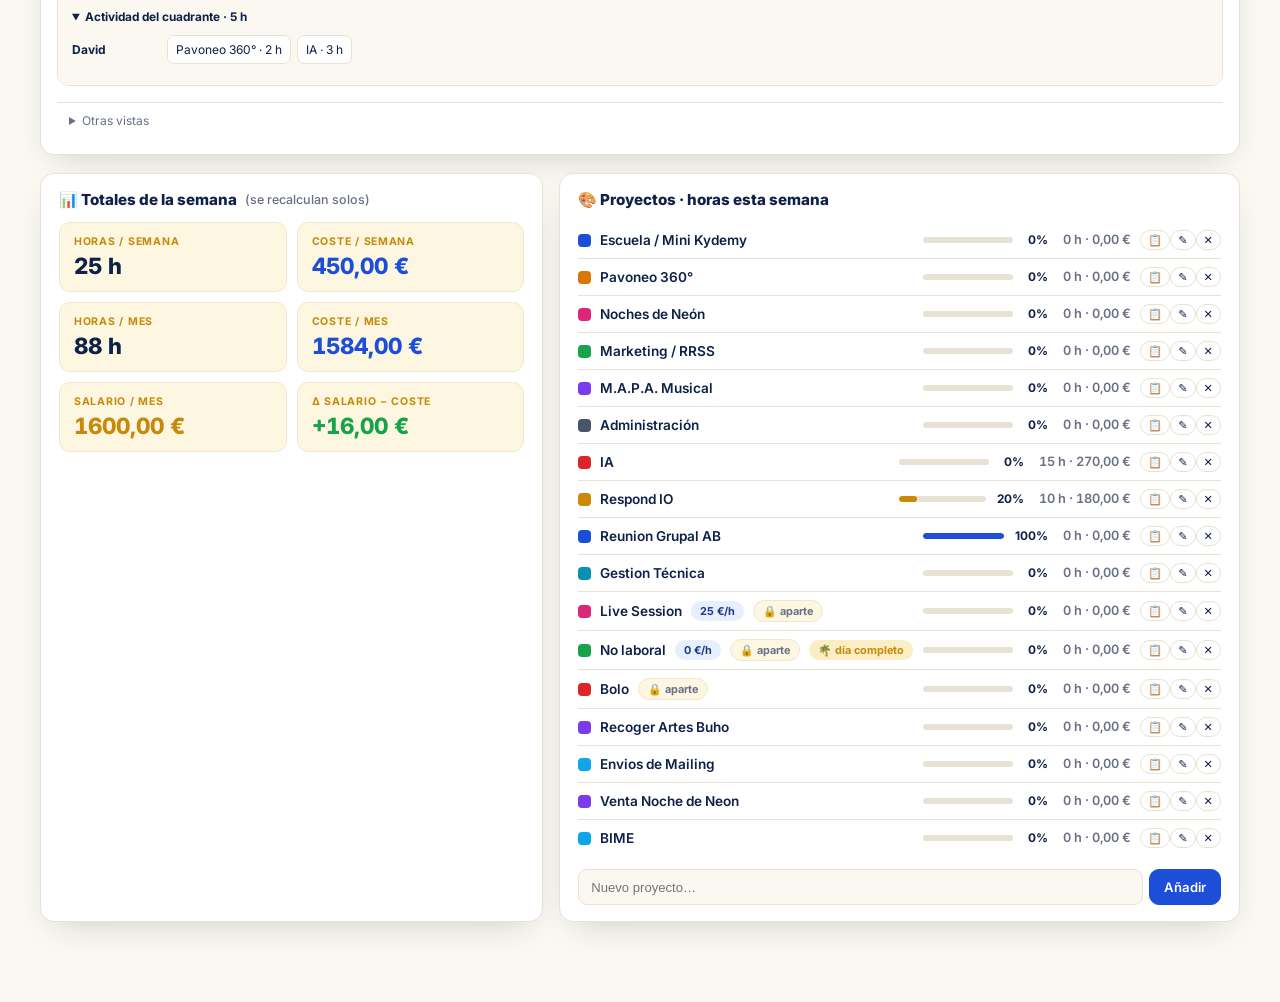
==== commit 076f8cfe: "Migrate office AI to OpenAI with private server key and safe errors" ====
--- a/index.html
+++ b/index.html
@@ -591,7 +591,7 @@
 <script src="priorities-report.js"></script>
 <link rel="stylesheet" href="voice-priorities.css">
 <script src="voice-priorities.js?v=20261016-1"></script>
-<script src="voice-ai.js?v=20261020-2"></script>
+<script src="voice-ai.js?v=20261030-openai-1"></script>
 <script>
 /* ============ STORAGE ============ */
 const KEY='cuadrante_artesbuho_v2';
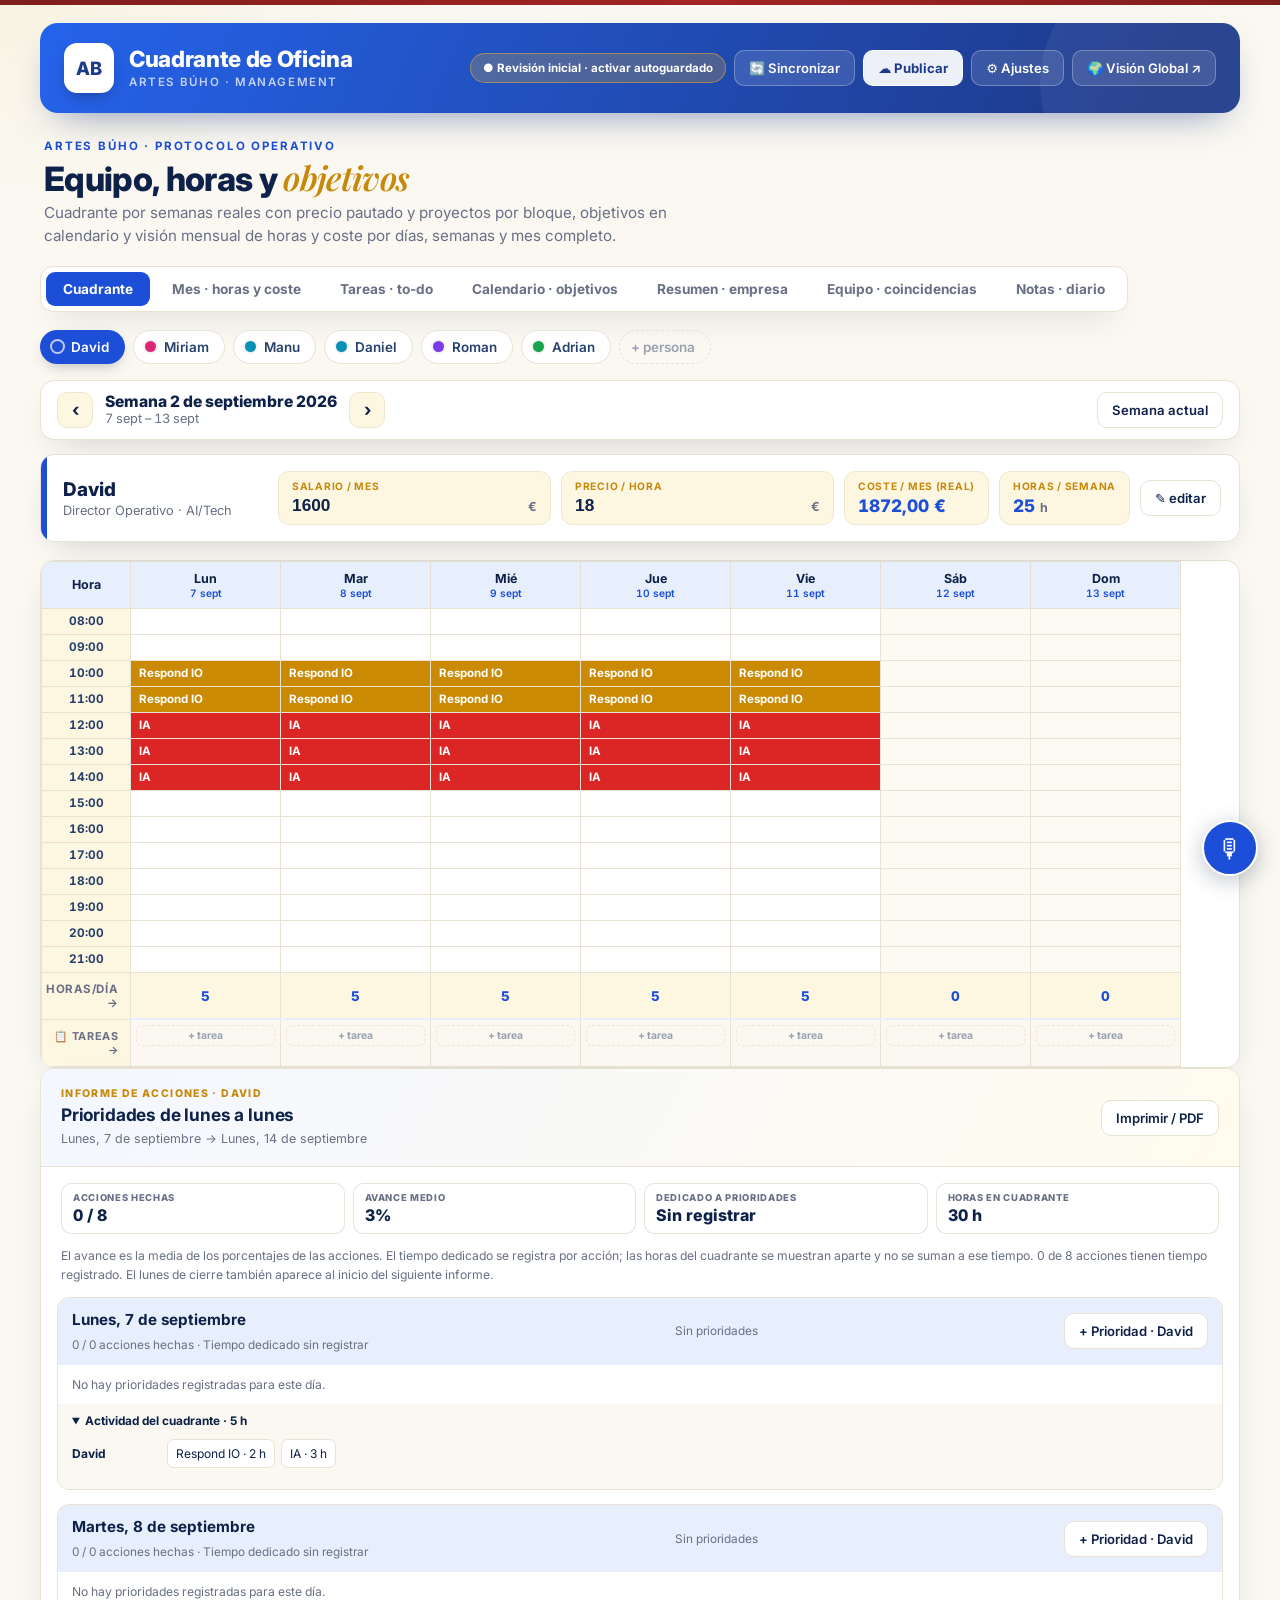
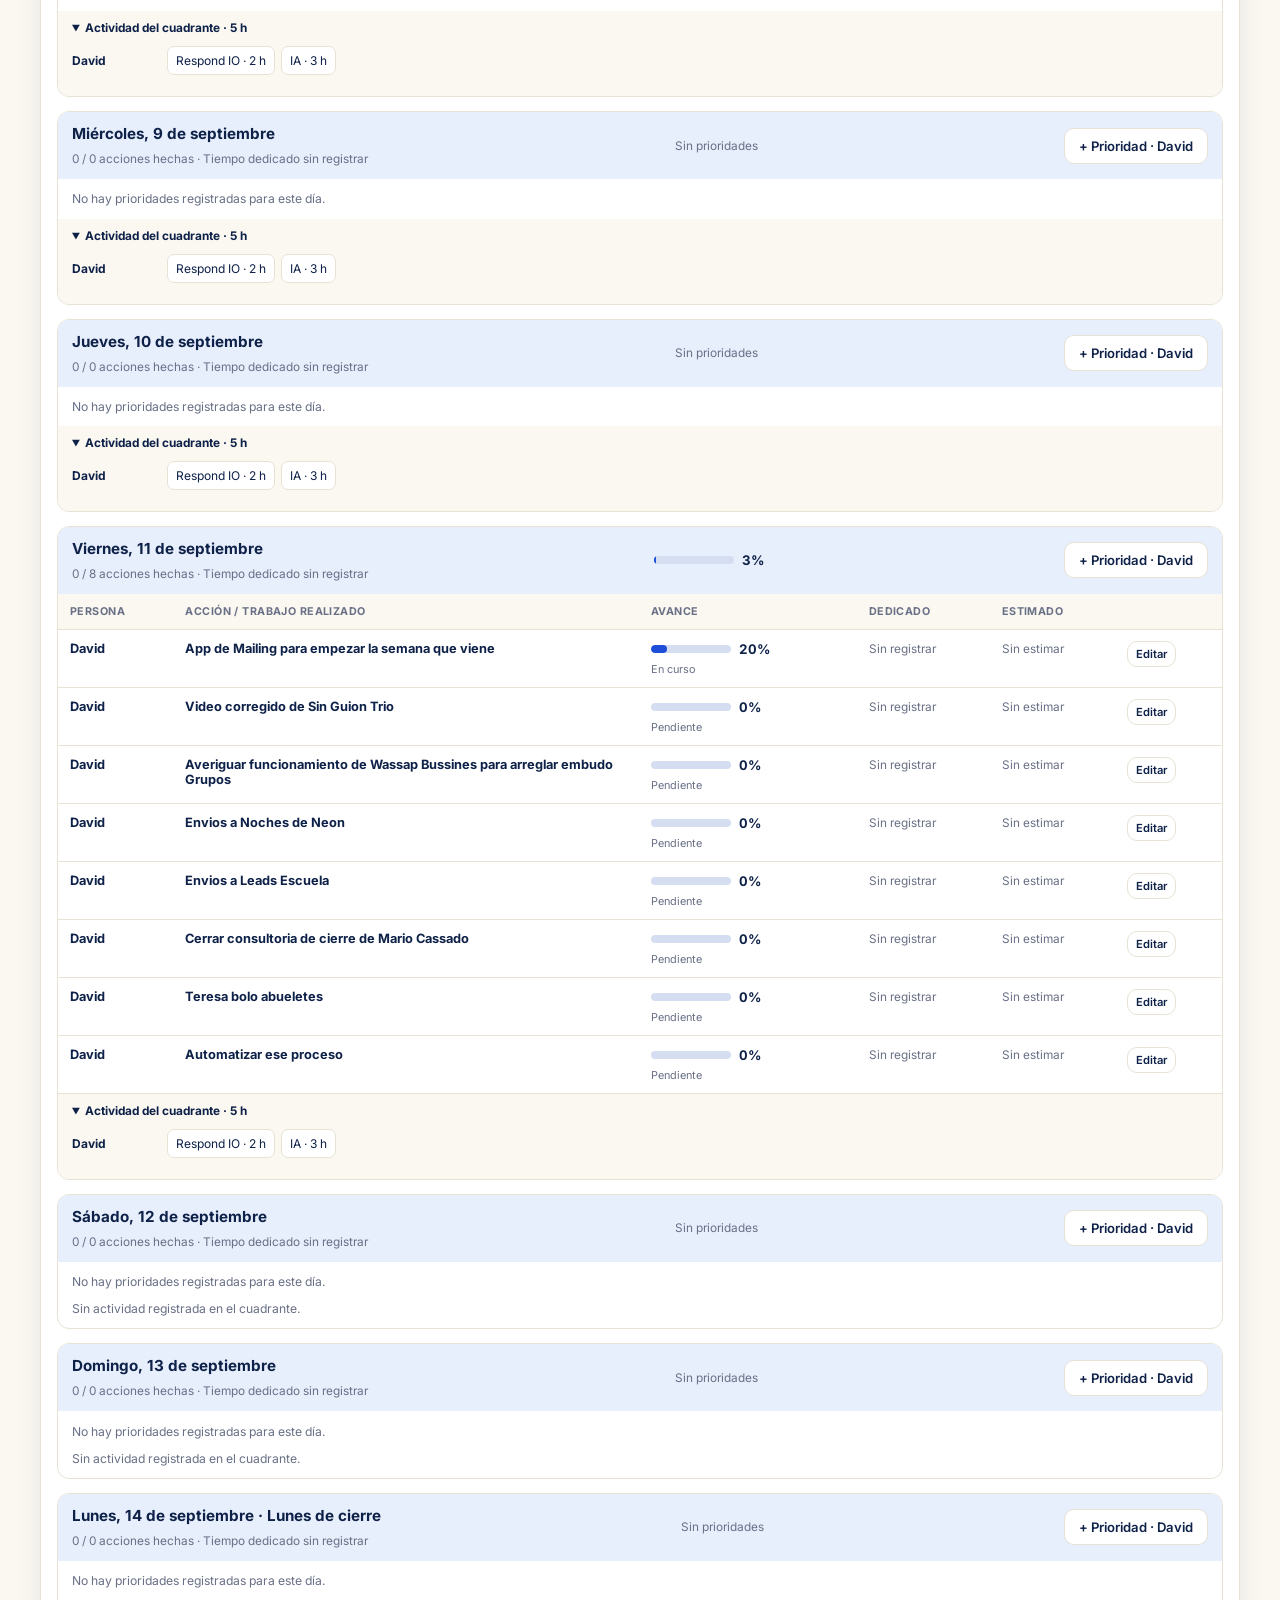
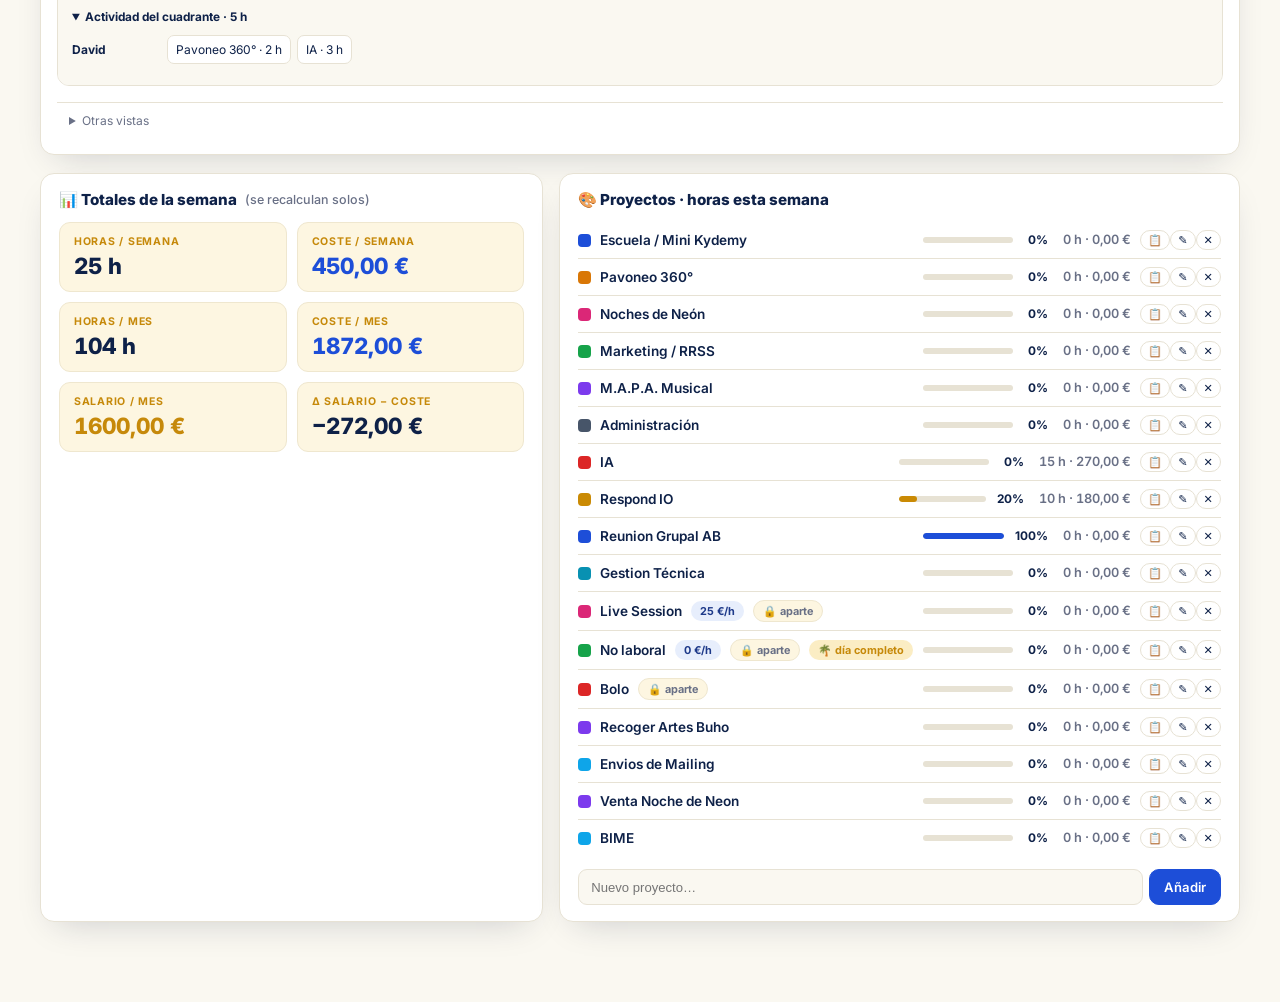
==== commit 30b2577a: "Count calendar-month dates across every overlapping week" ====
--- a/index.html
+++ b/index.html
@@ -640,13 +640,20 @@
 async function unlockOnline(pid,pin,master){
   const u=ghGet().appsUrl;
   const q='action=unlock'+(master?'&master='+encodeURIComponent(master):'&pid='+encodeURIComponent(pid)+'&pin='+encodeURIComponent(pin));
-  return jsonp(u+(u.indexOf('?')>=0?'&':'?')+q);
+  // El mismo transporte que sincronizar: lectura directa y alternativa JSONP.
+  // Solo se reintenta un fallo de red; una clave incorrecta se devuelve tal cual.
+  for(let attempt=0;attempt<2;attempt++){
+    try{
+      const url=u+(u.indexOf('?')>=0?'&':'?')+q+'&t='+Date.now();
+      return await (typeof safeJSON==='function'?safeJSON(url):jsonp(url));
+    }catch(e){if(attempt===1)throw new Error('No se pudo conectar con el servidor económico.');}
+  }
 }
 function applyEcon(econ){if(!econ)return;Object.keys(econ).forEach(id=>{const p=person(id);if(p&&econ[id]){p.salary=econ[id].salary||0;p.rate=econ[id].rate||0;}});}
 async function testAppsScript(){
   const u=ghGet().appsUrl;if(!u){toast('Pega primero la URL');return;}
   toast('Probando conexión…');
-  try{const d=await jsonp(u+(u.indexOf('?')>=0?'&':'?')+'action=ping');
+  try{const url=u+(u.indexOf('?')>=0?'&':'?')+'action=ping&t='+Date.now();const d=await (typeof safeJSON==='function'?safeJSON(url):jsonp(url));
     toast(d&&d.ok?'✓ Conexión correcta con Apps Script':'Respuesta inesperada');
   }catch(e){toast('No se pudo conectar: '+e.message);}
 }
@@ -676,7 +683,8 @@
   const p=person(pid);if(!p)return;
   modal('<div class="modal" style="max-width:340px"><header><h3>🔒 '+esc(p.name)+'</h3><button class="btn ghost" onclick="closeModal()">✕</button></header>'+
     '<div class="body"><p class="hint">Introduce el PIN para ver los datos económicos de <b>'+esc(p.name)+'</b>.</p>'+
-    '<div class="inp"><label>PIN</label><input id="pinInput" type="password" placeholder="••••" autocomplete="off" onkeydown="if(event.key===\'Enter\')confirmPin(\''+pid+'\')"></div></div>'+
+    '<div class="inp"><label>PIN</label><input id="pinInput" type="password" placeholder="••••" autocomplete="off" onkeydown="if(event.key===\'Enter\')confirmPin(\''+pid+'\')"></div>'+
+    (appsMode()?'<button class="btn ghost" onclick="openEconomicPin(\''+pid+'\')">Crear o cambiar el PIN de '+esc(p.name)+'</button>':'')+'</div>'+
     '<footer><button class="btn" onclick="closeModal()">Cancelar</button><button class="btn primary" onclick="confirmPin(\''+pid+'\')">Desbloquear</button></footer></div>');
   setTimeout(()=>{const el=document.getElementById('pinInput');if(el)el.focus();},80);}
 async function confirmPin(pid){
@@ -692,6 +700,38 @@
     toast(person(pid)&&person(pid).master?'✓ Clave maestra correcta — ves todo el equipo':'✓ Datos económicos desbloqueados');}
   else{toast('PIN incorrecto');el.value='';el.focus();}}
 
+/* Cambio de un único PIN: no guarda el cuadrante ni envía datos económicos. */
+function openEconomicPin(pid){
+  const p=person(pid);if(!p||!appsMode())return;
+  modal('<div class="modal" style="max-width:440px"><header><h3>PIN económico de '+esc(p.name)+'</h3><button class="btn ghost" onclick="closeModal()">✕</button></header>'+
+    '<div class="body"><p class="hint">Este PIN permite consultar solo los datos económicos de '+esc(p.name)+'. Para crearlo o cambiarlo hace falta la clave maestra de Román.</p>'+
+    '<div class="inp"><label for="econPinNew">Nuevo PIN (4 a 12 dígitos)</label><input id="econPinNew" type="password" inputmode="numeric" minlength="4" maxlength="12" autocomplete="new-password"></div>'+
+    '<div class="inp"><label for="econPinRepeat">Repite el PIN</label><input id="econPinRepeat" type="password" inputmode="numeric" maxlength="12" autocomplete="new-password"></div>'+
+    '<div class="inp"><label for="econPinMaster">Clave maestra de Román</label><input id="econPinMaster" type="password" autocomplete="off"></div>'+
+    '<p id="econPinStatus" class="hint" role="status" aria-live="polite">Se cambia únicamente este PIN. Los demás PIN, las tarifas y el trabajo se conservan.</p></div>'+
+    '<footer><button class="btn" onclick="tryUnlock(\''+pid+'\')">Volver</button><button class="btn primary" id="econPinSave" onclick="saveEconomicPin(\''+pid+'\')">Guardar mi PIN</button></footer></div>');
+}
+async function saveEconomicPin(pid){
+  const p=person(pid),btn=document.getElementById('econPinSave'),status=document.getElementById('econPinStatus');
+  if(!p||!appsMode()||!btn||btn.disabled||!status)return;
+  const pin=document.getElementById('econPinNew').value,repeat=document.getElementById('econPinRepeat').value,master=document.getElementById('econPinMaster').value;
+  if(!/^[0-9]{4,12}$/.test(pin)){status.textContent='Elige un PIN de 4 a 12 dígitos.';return;}
+  if(pin!==repeat){status.textContent='Los dos PIN no coinciden.';return;}
+  if(!master){status.textContent='Hace falta la clave maestra de Román para autorizar el cambio.';return;}
+  btn.disabled=true;status.textContent='Guardando y comprobando tu PIN…';
+  try{
+    const pins={};pins[pid]=pin;
+    await fetch(ghGet().appsUrl,{method:'POST',mode:'no-cors',headers:{'Content-Type':'text/plain;charset=utf-8'},body:JSON.stringify({action:'setpins',master,pins})});
+    const check=await unlockOnline(pid,pin,null);
+    if(document.getElementById('econPinSave')!==btn)return;
+    if(!check||!check.ok){status.textContent='No se ha podido confirmar el PIN. Comprueba la clave maestra y vuelve a intentarlo.';return;}
+    document.getElementById('econPinNew').value='';document.getElementById('econPinRepeat').value='';document.getElementById('econPinMaster').value='';
+    if(check.econ&&check.econ[pid]){const own={};own[pid]=check.econ[pid];applyEcon(own);_unlocked[pid]=true;}
+    closeModal();render();toast('✓ PIN de '+p.name+' guardado y comprobado');
+  }catch(e){if(document.getElementById('econPinSave')===btn)status.textContent='No se pudo comprobar la conexión. Conserva este PIN y reintenta: el envío puede haberse guardado.';}
+  finally{if(document.getElementById('econPinSave')===btn)btn.disabled=false;}
+}
+
 // Devuelve el meta.updatedAt de la última versión publicada que este navegador ha visto
 // realmente (al arrancar, al sincronizar, o justo después de publicar) — a diferencia de
 // state.meta.updatedAt (que se actualiza con cualquier interacción local y por eso SIEMPRE
@@ -860,7 +900,8 @@
 function weekId(monday){return dStr(monday);}
 function weekInfo(monday){const thu=addDays(monday,3);return {month:thu.getMonth(),year:thu.getFullYear(),weekNum:Math.ceil(thu.getDate()/7),monday:new Date(monday)};}
 function weeksOfMonth(y,m){const set={};const dim=new Date(y,m+1,0).getDate();for(let d=1;d<=dim;d++){const mon=mondayOf(new Date(y,m,d));set[weekId(mon)]=mon;}
-  return Object.keys(set).map(id=>({id,mon:set[id],info:weekInfo(set[id])})).filter(w=>w.info.month===m&&w.info.year===y).sort((a,b)=>a.mon-b.mon);}
+  // Incluye todas las semanas que tocan el mes; cada cómputo filtra por fecha.
+  return Object.keys(set).map(id=>({id,mon:set[id],info:weekInfo(set[id])})).sort((a,b)=>a.mon-b.mon);}
 function monthName(y,m){return new Date(y,m,1).toLocaleDateString('es-ES',{month:'long',year:'numeric'});}
 function uid(){return 'x'+Math.random().toString(36).slice(2,8);}
 
@@ -1348,16 +1389,18 @@
 
 function renderMonth(){
   const {y,m}=state.ui.monthRef;const ppl=scopePeople();
+  const monthStart=new Date(y,m,1),monthEnd=new Date(y,m+1,0);
   const empresa=state.ui.monthScope==='empresa';const M=empresa?mt:money;const MC=empresa?'tv':'mv';
   document.getElementById('mesTitle').textContent=monthName(y,m);
   document.getElementById('scPerson').classList.toggle('active',state.ui.monthScope==='person');
   document.getElementById('scEmpresa').classList.toggle('active',state.ui.monthScope==='empresa');
   // weeks
   const weeks=weeksOfMonth(y,m);let totH=0,totC=0;
-  let wh='<thead><tr><th>Semana</th><th>Rango</th><th>Horas</th><th class="'+MC+'">Coste</th></tr></thead><tbody>';
-  weeks.forEach(w=>{let h=0,c=0;ppl.forEach(p=>{const gc=p.grid[w.id]||{};Object.keys(gc).forEach(k=>{const v=gc[k];if(v&&v.p){const di=parseInt(k.split('-')[0]);const date=addDays(w.mon,di);if(date.getFullYear()===y&&date.getMonth()===m){const pr=proj(v.p,p);if(!projFullDay(pr))h+=SLOT_HOURS;if(projBillable(pr))c+=projEffRate(pr,p)*SLOT_HOURS;}}});});totH+=h;totC+=c;
-    const r1=w.mon.toLocaleDateString('es-ES',{day:'numeric',month:'short'});const r2=addDays(w.mon,6).toLocaleDateString('es-ES',{day:'numeric',month:'short'});
-    wh+='<tr><td>Semana '+w.info.weekNum+'</td><td class="num" style="text-align:left;color:var(--muted)">'+r1+' – '+r2+'</td><td class="num">'+num(h)+' h</td><td class="num">'+M(c)+'</td></tr>';});
+  let wh='<caption style="text-align:left;padding:0 0 12px;color:var(--muted)">Cómputo exclusivo del '+monthStart.toLocaleDateString('es-ES',{day:'numeric',month:'long',year:'numeric'})+' al '+monthEnd.toLocaleDateString('es-ES',{day:'numeric',month:'long',year:'numeric'})+'.</caption><thead><tr><th>Semana</th><th>Días computados del mes</th><th>Horas</th><th class="'+MC+'">Coste</th></tr></thead><tbody>';
+  weeks.forEach((w,index)=>{let h=0,c=0;ppl.forEach(p=>{const gc=p.grid[w.id]||{};Object.keys(gc).forEach(k=>{const v=gc[k];if(v&&v.p){const di=parseInt(k.split('-')[0]);const date=addDays(w.mon,di);if(date.getFullYear()===y&&date.getMonth()===m){const pr=proj(v.p,p);if(!projFullDay(pr))h+=SLOT_HOURS;if(projBillable(pr))c+=projEffRate(pr,p)*SLOT_HOURS;}}});});totH+=h;totC+=c;
+    const from=w.mon<monthStart?monthStart:w.mon,end=addDays(w.mon,6),to=end>monthEnd?monthEnd:end;
+    const r1=from.toLocaleDateString('es-ES',{day:'numeric',month:'short'});const r2=to.toLocaleDateString('es-ES',{day:'numeric',month:'short'});
+    wh+='<tr><td>Semana '+(index+1)+'</td><td class="num" style="text-align:left;color:var(--muted)">'+r1+' – '+r2+'</td><td class="num">'+num(h)+' h</td><td class="num">'+M(c)+'</td></tr>';});
   wh+='</tbody><tfoot><tr><td>TOTAL MES</td><td></td><td>'+num(totH)+' h</td><td>'+M(totC)+'</td></tr></tfoot>';
   document.getElementById('mesWeeks').innerHTML=wh;
   // totals strip
@@ -1365,7 +1408,8 @@
   document.getElementById('mesTotals').innerHTML=
     '<div class="mt-card"><div class="k">Ámbito</div><div class="v">'+esc(scopeLabel)+'</div></div>'+
     '<div class="mt-card"><div class="k">Horas de oficina · mes</div><div class="v">'+num(totH)+' h</div></div>'+
-    '<div class="mt-card gold '+MC+'"><div class="k">Coste total · mes</div><div class="v blue">'+M(totC)+'</div></div>';
+    '<div class="mt-card gold '+MC+'"><div class="k">Coste total · mes</div><div class="v blue">'+M(totC)+'</div></div>'+
+    (!empresa&&isLocked(curPerson().id)?'<div class="mt-card"><div class="k">Acceso económico personal</div><button class="btn primary" onclick="tryUnlock(\''+curPerson().id+'\')">Introducir o configurar mi PIN</button></div>':'');
   // day distribution
   const dowHost=document.getElementById('mesDow');if(!dowHost.innerHTML){DAYS.forEach(d=>{const e=document.createElement('div');e.className='cal-dow';e.textContent=d;dowHost.appendChild(e);});}
   const first=new Date(y,m,1);const startDow=(first.getDay()+6)%7;const dim=new Date(y,m+1,0).getDate();
@@ -2301,7 +2345,12 @@
 <script src="publication-safe.js?v=20261020-1"></script>
 <script src="autosave-shared.js?v=20261020-2"></script>
 <script>
-if(typeof AppStability!=='undefined'&&typeof SafeSync!=='undefined'&&typeof safeReadRemote==='function')boot().catch(e=>AppStability.fail(e));
+if(typeof AppStability!=='undefined'&&typeof SafeSync!=='undefined'&&typeof safeReadRemote==='function')boot().then(()=>{
+  const pinPerson=new URLSearchParams(location.search).get('economicPin');
+  if(pinPerson&&person(pinPerson)&&appsMode()){
+    state.ui.person=pinPerson;state.ui.monthScope='person';switchTab('mes');openEconomicPin(pinPerson);
+  }
+}).catch(e=>AppStability.fail(e));
 else document.getElementById('appHealthText').textContent='No se han cargado todos los archivos. Reintenta la carga; tus datos locales no se han borrado.';
 </script>
 </body>
